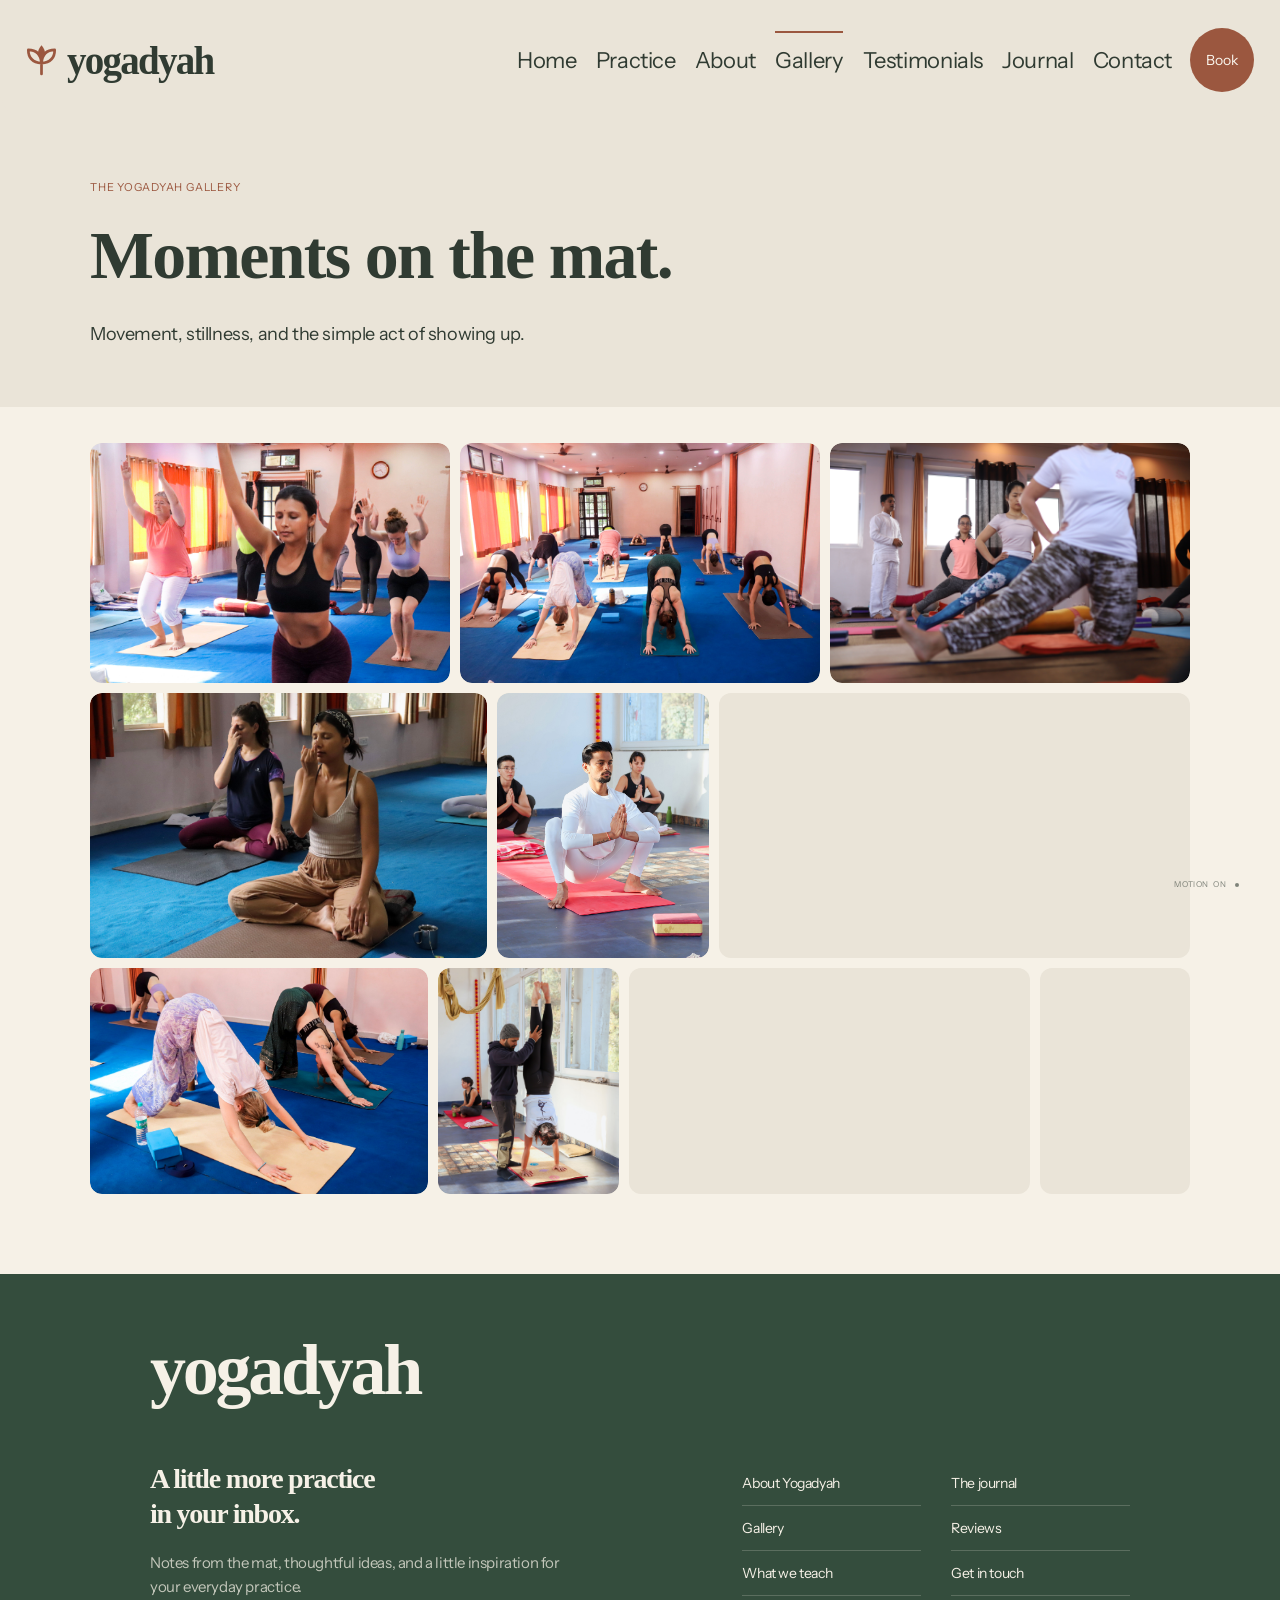
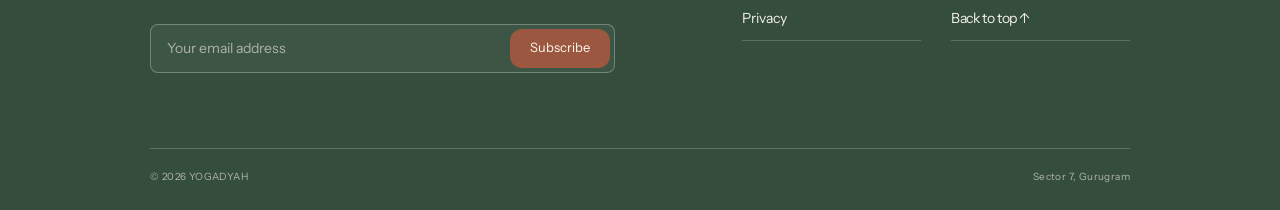
==== gallery.html @ 7e15b99d "new yogadyah" ====
<!doctype html>
<html lang="en"><head><meta charset="UTF-8"><meta name="viewport" content="width=device-width,initial-scale=1"><title>Gallery | Yogadyah</title><meta name="description" content="A gallery of yoga practice, shared movement, and quiet moments from Yogadyah."><link rel="icon" href="assets/yogadyah-mark.svg"><link rel="preload" href="assets/instrument-sans.woff2" as="font" type="font/woff2" crossorigin><script>try{document.documentElement.dataset.motion=localStorage.getItem('yogadyah-motion')||(matchMedia('(prefers-reduced-motion: reduce)').matches?'reduce':'full')}catch{document.documentElement.dataset.motion='full'}</script><script>try{const r=document.documentElement;if(r.dataset.motion!=='reduce'){r.classList.add('intro-pending');window.yogadyahIntroFallback=setTimeout(()=>{r.classList.remove('intro-pending','intro-revealing');document.body?.classList.remove('intro-playing');document.querySelector('#home-intro')?.remove();document.querySelectorAll('[data-intro-inert]').forEach(e=>{e.inert=false;e.removeAttribute('data-intro-inert')});document.dispatchEvent(new Event('yogadyah:intro-ready'))},2500)}}catch{}</script><link rel="stylesheet" href="yogadyah.css">
<script src="page.js" defer></script><script src="gallery-page.js" defer></script><script src="page-motion.js" defer></script><script src="intro.js" defer></script><link rel="stylesheet" href="journal.css"><link rel="stylesheet" href="gallery-page.css"></head>
<body class="gallery-page" id="top"><div class="intro-overlay" id="home-intro" aria-hidden="true"><div class="intro-title"><span>Yoga, breath &amp; mindful living</span><strong>yogadyah</strong></div></div><a class="skip" href="#main">Skip to content</a><header class="header" id="header"><div class="header-inner"><a class="brand" href="index.html#home" aria-label="Yogadyah home"><svg viewBox="0 0 40 44" fill="none" aria-hidden="true"><path d="M20 40V25M20 26C8 25 3 18 3 9c9 0 16 4 17 17Zm0 0C32 25 37 18 37 9c-9 0-16 4-17 17Z" stroke="currentColor" stroke-width="3.5" stroke-linecap="round" stroke-linejoin="round"/><path d="M20 3c-6 7-6 13 0 19 6-6 6-12 0-19Z" fill="currentColor"/></svg><span>yogadyah</span></a><div class="header-navigation"><nav class="desktop-nav" aria-label="Main navigation"><a href="index.html#home" data-nav="home">Home</a><a href="index.html#lineage" data-nav="practice">Practice</a><a href="index.html#about" data-nav="about">About</a><a href="gallery.html" data-nav="gallery" aria-current="page">Gallery</a><a href="index.html#testimonials" data-nav="testimonials">Testimonials</a><a href="journal.html" data-nav="blog">Journal</a><a href="index.html#contact" data-nav="contact">Contact</a></nav><a class="nav-contact" href="index.html#contact" aria-label="Book a trial class"><span class="nav-contact-label">Book</span></a><button class="menu-toggle" aria-expanded="false" aria-controls="menu"><span class="menu-word">Menu</span><span class="hamburger" aria-hidden="true"><i></i><i></i></span></button></div></div></header><nav class="menu-panel" id="menu" aria-label="Mobile navigation" inert><a href="index.html#home">Home</a><a href="index.html#lineage">Practice</a><a href="index.html#about">About</a><a href="gallery.html">Gallery</a><a href="index.html#testimonials">Testimonials</a><a href="journal.html">Journal</a><a href="index.html#contact">Contact</a><p>Yoga, breath, and a little more presence.</p></nav>
<main id="main"><section class="journal-page-hero" aria-labelledby="gallery-page-title"><div class="journal-page-inner"><p class="eyebrow">The Yogadyah gallery</p><h1 id="gallery-page-title">Moments on the mat.</h1><p class="journal-page-intro">Movement, stillness, and the simple act of showing up.</p></div></section><section class="gallery-page-photos" aria-label="Yoga photo gallery"><div class="journal-page-inner"><div class="gallery-collection"><figure class="gallery-photo" style="--photo-ratio:3984/2656"><img src="assets/gallery/pexels-yogavidyamandiram-31743034.jpg" alt="Students practicing a standing yoga sequence with arms raised" width="3984" height="2656" loading="lazy" decoding="async"></figure><figure class="gallery-photo" style="--photo-ratio:3984/2656"><img src="assets/gallery/pexels-yogavidyamandiram-31743025.jpg" alt="A group practicing downward-facing dog in a bright yoga room" width="3984" height="2656" loading="lazy" decoding="async"></figure><figure class="gallery-photo" style="--photo-ratio:6240/4160"><img src="assets/gallery/pexels-aatm-yogashala-3791932-7237917.jpg" alt="A teacher guiding students through a seated leg stretch" width="6240" height="4160" loading="lazy" decoding="async"></figure><figure class="gallery-photo" style="--photo-ratio:3978/2652"><img src="assets/gallery/pexels-yogavidyamandiram-14242904.jpg" alt="Two students practicing seated breathing exercises" width="3978" height="2652" loading="lazy" decoding="async"></figure><figure class="gallery-photo" style="--photo-ratio:3093/3866"><img src="assets/gallery/pexels-rishikesh-yog-kendra-1390080586-29490928.jpg" alt="A student practicing a prayer squat with a group" width="3093" height="3866" loading="lazy" decoding="async"></figure><figure class="gallery-photo" style="--photo-ratio:5764/3243"><img src="assets/gallery/pexels-world-peace-yoga-school-206547063-11671894.jpg" alt="A student demonstrating a headstand during a group class" width="5764" height="3243" loading="lazy" decoding="async"></figure><figure class="gallery-photo" style="--photo-ratio:3959/2639"><img src="assets/gallery/pexels-yogavidyamandiram-31743027.jpg" alt="Students stretching together in downward-facing dog" width="3959" height="2639" loading="lazy" decoding="async"></figure><figure class="gallery-photo" style="--photo-ratio:3573/4466"><img src="assets/gallery/pexels-rishikesh-yog-kendra-1390080586-29490926.jpg" alt="A yoga teacher supporting a student in a handstand" width="3573" height="4466" loading="lazy" decoding="async"></figure><figure class="gallery-photo" style="--photo-ratio:3800/2138"><img src="assets/gallery/pexels-silverkblack-36715238.jpg" alt="Three people practicing seated side stretches outdoors" width="3800" height="2138" loading="lazy" decoding="async"></figure><figure class="gallery-photo" style="--photo-ratio:4000/6000"><img src="assets/gallery/pexels-yoga-course-india-932671557-20035460.jpg" alt="A practitioner holding a standing lunge beside the river in Rishikesh" width="4000" height="6000" loading="lazy" decoding="async"></figure></div></div></section></main>
<footer class="footer dark-section" id="footer" data-label="Footer"><div class="footer-main"><a class="footer-brand" href="index.html#home">yogadyah</a><div class="footer-grid"><div class="footer-newsletter-wrap"><h2>A little more practice<br> in your inbox.</h2><p>Notes from the mat, thoughtful ideas, and a little inspiration for your everyday practice.</p><form class="footer-newsletter-form" id="footer-newsletter"><label class="sr-only" for="newsletter-email">Email for Yogadyah updates</label><input id="newsletter-email" type="email" name="email" autocomplete="email" placeholder="Your email address" required><button type="submit" aria-label="Subscribe to Yogadyah updates">Subscribe</button><p class="form-status" id="footer-status" role="status"></p></form></div><nav class="footer-links" aria-label="Footer navigation"><a href="index.html#about">About Yogadyah</a><a href="journal.html">The journal</a><a href="gallery.html">Gallery</a><a href="index.html#testimonials">Reviews</a><a href="index.html#lineage">What we teach</a><a href="index.html#practice" hidden>The approach</a><a href="index.html#community" hidden>Ways to practice</a><a href="index.html#contact">Get in touch</a><button data-privacy>Privacy</button><a href="#top">Back to top ↑</a></nav></div><div class="footer-bottom"><span>© 2026 YOGADYAH</span><span>Sector 7, Gurugram</span></div></div></footer><button class="motion-toggle" aria-label="Toggle website motion" aria-pressed="true">Motion <span>on</span><i aria-hidden="true"></i></button><dialog class="detail-dialog" id="detail-dialog"><button class="dialog-close" aria-label="Close dialog">Close <span>×</span></button><div class="dialog-content"></div></dialog><script>if(['localhost','127.0.0.1'].includes(location.hostname)){let version;setInterval(async()=>{try{const next=await(await fetch('/__version')).text();if(version&&next!==version){sessionStorage.setItem('yogadyah-restore-scroll',String(scrollY));location.reload()}version=next}catch{}},900)}</script></body></html>
---- yogadyah.css ----
@font-face{font-family:InstrumentSans;src:url('assets/instrument-sans.woff2') format('woff2');font-weight:400 600;font-display:swap}
:root{color-scheme:light;--forest:#344D3D;--paper:#F6F1E7;--ink:#303B32;--soft:#EAE4D8;--white:#FBF7EF;--accent:#9B573F;--teal:#53735A;--line:#303B3225;--ease:cubic-bezier(.32,.72,0,1);--ease-word:cubic-bezier(.16,1,.3,1);--ease-bettr:cubic-bezier(.625,.05,0,1);--ease-spring:cubic-bezier(.34,1.45,.64,1);--gutter:clamp(20px,3.2vw,56px)}
*{box-sizing:border-box}html{scroll-behavior:smooth;scroll-padding-top:140px;scroll-snap-type:none;overscroll-behavior-y:auto}body{margin:0;background:var(--paper);color:var(--ink);font:400 16px/1.6 InstrumentSans,Arial,sans-serif;letter-spacing:-.025em}body.menu-open,body.modal-open{overflow:hidden}button,input,textarea{font:inherit}button{cursor:pointer;color:inherit}a{color:inherit;text-decoration:none}button{border:0}img{display:block;width:100%;height:100%;object-fit:cover}h1,h2,h3,p{margin:0}h1,h2,h3{font-family:Georgia,serif;font-weight:800;letter-spacing:-.055em;line-height:1.08}h2{font-size:42px}h3{font-size:28px}a,button{-webkit-tap-highlight-color:transparent}button:focus-visible,a:focus-visible,input:focus-visible,textarea:focus-visible{outline:2px solid var(--accent);outline-offset:5px}::selection{background:var(--teal);color:var(--ink)}
.skip{position:fixed;left:20px;top:-100px;z-index:200;background:var(--white);padding:12px}.skip:focus{top:15px}.eyebrow{font-size:11px;letter-spacing:.07em;text-transform:uppercase;line-height:1.4}.button{display:inline-flex;align-items:center;justify-content:center;gap:25px;padding:15px 24px;min-height:49px;border-radius:10px;font:600 13px/1.2 Georgia,serif;letter-spacing:-.025em;transition:transform .45s var(--ease-spring),background .35s var(--ease),color .35s var(--ease)}.button:hover{transform:translateY(-2px) scale(1.025)}.button:active{transform:scale(.97)}.primary{background:var(--accent);color:var(--white)}.primary:hover{background:#344D3D}.secondary{background:var(--forest);color:var(--paper)}.secondary:hover{background:#344D3D}.text-link{display:inline-flex;align-items:center;gap:20px;font-size:14px;border-bottom:1px solid currentColor;padding-bottom:4px;transition:gap .4s var(--ease)}.text-link:hover{gap:30px}.section{padding:64px var(--gutter);height:auto;min-height:0;max-height:none;overflow:visible;scroll-snap-align:none}.section-inner{max-width:980px;margin:0 auto}.section-heading{max-width:720px;text-align:center;margin:0 auto 36px}.section-heading>.eyebrow{margin-bottom:18px}.section-heading>p:last-child{max-width:580px;margin:20px auto 0;font-size:16px;line-height:1.6}.dark-section{background:var(--forest);color:var(--paper)}

/* No Jiggery-inspired header: broad lower curves and direction-aware reveal. */
.header{position:fixed;z-index:70;inset:0 0 auto;background:var(--soft);color:var(--ink);border-radius:0 0 30px 30px;transform:translate3d(0,0,0);transition:transform .4s cubic-bezier(.4,0,.2,1),box-shadow .35s var(--ease)}
.header.is-hidden{transform:translate3d(0,calc(-100% - 3px),0)}
.header.scrolled{box-shadow:none}
.header-inner{max-width:1440px;margin:0 auto;min-height:120px;padding:22px 26px;display:flex;align-items:center;justify-content:space-between;gap:36px}
.brand{display:flex;align-items:center;gap:10px;font:800 39px/1 Georgia,serif;letter-spacing:-.07em;white-space:nowrap}
.brand svg{width:31px;height:36px;flex:none;color:var(--accent)}
.header-navigation{display:flex;align-items:center;gap:22px}
.desktop-nav{display:flex;align-items:center;gap:36px;font:600 22px/1.5 InstrumentSans,sans-serif;letter-spacing:-.01755em}
.desktop-nav>a,.nav-disclosure{position:relative;padding:13px 0;white-space:nowrap}
.desktop-nav>a:before,.nav-disclosure:before{content:'';position:absolute;inset:0 0 auto;height:2px;background:var(--accent);transform:scaleX(0);transform-origin:left;transition:transform .4s var(--ease)}
.desktop-nav>a[aria-current=location]:before,.nav-item.is-active>.nav-disclosure:before{transform:scaleX(1)}
.nav-item{position:relative}
.nav-disclosure{display:flex;gap:9px;align-items:center;background:none;font:inherit}
.nav-disclosure>span{font-size:19px;transition:rotate .35s var(--ease)}
.nav-disclosure[aria-expanded=true]>span{rotate:180deg}
.nav-dropdown{position:absolute;right:-25px;top:calc(100% + 13px);min-width:245px;padding:14px;background:var(--soft);border-radius:0 0 20px 20px;box-shadow:none;display:flex;flex-direction:column;gap:4px;animation:dropdown-in .35s var(--ease);font-family:InstrumentSans,sans-serif;font-size:18px;font-weight:500}
.nav-dropdown:before{content:'';position:absolute;left:0;right:0;top:-18px;height:18px}
.nav-dropdown[hidden]{display:none}
.nav-dropdown a{padding:10px 13px;border-radius:8px;white-space:nowrap;transition:background .35s var(--ease)}
.nav-dropdown a:hover{background:#F6F1E780}
.nav-contact{display:grid;place-items:center;flex:none;width:64px;height:64px;border-radius:50%;background:var(--accent);color:var(--white);font-size:28px;line-height:1;transition:transform .45s var(--ease-spring),background .35s var(--ease)}
.nav-contact:hover{transform:scale(1.065);background:#344D3D}
.nav-contact:active{transform:scale(.94)}
.nav-contact>span{transition:translate .4s var(--ease)}
.nav-contact:hover>span{translate:3px 0}
.menu-toggle{display:none;align-items:center;gap:10px;background:none;padding:10px 0;font-size:17px}
.hamburger{display:flex;flex-direction:column;gap:6px;width:23px}.hamburger i{height:1px;background:currentColor;width:100%;transition:transform .4s}
.menu-open .hamburger i:first-child{transform:translateY(3.5px) rotate(45deg)}.menu-open .hamburger i:last-child{transform:translateY(-3.5px) rotate(-45deg)}
.menu-open .header,.header:focus-within{transform:translate3d(0,0,0)}
.menu-panel{position:fixed;z-index:60;inset:0;padding:145px var(--gutter) 45px;background:var(--forest);color:var(--paper);display:flex;flex-direction:column;justify-content:center;gap:12px;clip-path:inset(0 0 100% 0 round 0 0 30px 30px);visibility:hidden;overflow-y:auto;transition:clip-path .7s var(--ease),visibility .7s}
.menu-open .menu-panel{visibility:visible;clip-path:inset(0)}
.menu-panel>a{font:600 clamp(28px,5vw,65px)/1.4 InstrumentSans,sans-serif;letter-spacing:-.05em;transition:color .3s,translate .4s}.menu-panel>a:hover{color:var(--teal);translate:8px 0}.menu-panel>p{font-size:13px;opacity:.6;margin-top:25px}

.hero{position:relative;isolation:isolate;overflow:hidden;padding:160px var(--gutter) 30px;color:var(--white);height:auto;min-height:0}.hero-image-wrap,.hero-shade{position:absolute;inset:0;z-index:-3}.hero-image-wrap>img{filter:saturate(.55) brightness(.6);object-position:50% 40%;animation:hero-photo 2.5s var(--ease) both}.hero-shade{z-index:-2;background:var(--soft)}.hero-flow{position:relative;max-width:920px;margin:0 auto;text-align:center}.hero-intro{font-size:13px;line-height:1.4;letter-spacing:.025em;margin-bottom:28px;color:#F6F1E7d4}.hero h1{font-size:72px;line-height:1.07;letter-spacing:-.055em}.hero h1 .line{display:block;overflow:hidden}.hero h1 .line>span{display:block}.hero-copy{max-width:610px;margin:24px auto 0;font-size:17px;line-height:1.6;color:#F6F1E7e0}.hero-actions{margin-top:30px;display:flex;align-items:center;justify-content:center;gap:28px}.hero-actions .text-link{font-size:14px}.hero-bottom{position:relative;max-width:980px;margin:32px auto 0;display:flex;justify-content:space-between;align-items:end;gap:30px}.hero-journal-link{font-size:12px;letter-spacing:.025em;display:inline-flex;gap:10px;align-items:center}.strap{position:absolute;width:75%;height:auto;left:-25%;bottom:-22%;pointer-events:none;z-index:-1;color:var(--teal);opacity:.35;animation:strap-drift 17s ease-in-out infinite alternate}.strap path{stroke-width:2}

.blog-section{border-bottom:1px solid var(--line)}.blog-layout{display:grid;grid-template-columns:minmax(0,1fr) minmax(0,2fr);gap:35px}.blog-intro{padding-right:20px;align-self:start}.blog-intro>.eyebrow{margin-bottom:20px}.blog-intro h2{font-size:40px;line-height:1.07}.blog-intro>p:not(.eyebrow){font-size:16px;line-height:1.7;max-width:300px;margin:30px 0}.blog-intro .text-link{font-size:12px}.blog-grid{display:grid;grid-template-columns:minmax(0,2fr) minmax(0,1fr);gap:36px 24px}.blog-card{text-align:left;background:transparent;padding:0;display:flex;flex-direction:column;align-items:stretch}.blog-image{display:block;position:relative;overflow:hidden;border-radius:12px;height:180px}.blog-image>img{transition:transform 1.1s var(--ease);filter:saturate(.65)}.blog-card:hover .blog-image>img{scale:1.045}.image-arrow{position:absolute;right:14px;bottom:14px;width:35px;height:35px;display:grid;place-items:center;background:var(--white);color:var(--ink);border-radius:50%;font-size:21px;opacity:0;transform:translate(-6px,6px);transition:opacity .3s,transform .6s var(--ease)}.blog-card:hover .image-arrow{opacity:1;transform:translate(0)}.blog-meta{display:flex;justify-content:space-between;gap:12px;margin:13px 0 9px;text-transform:uppercase;font-size:9px;line-height:1.3;letter-spacing:.025em;color:#303B32a8}.blog-card h3{font:600 20px/1.25 Georgia;letter-spacing:-.045em}.read-link{display:flex;gap:15px;font-size:11px;margin-top:15px;align-items:center}.read-link>span{color:var(--accent);font-size:17px;transition:translate .4s}.blog-card:hover .read-link>span{translate:5px 0}

.about-layout{display:grid;grid-template-columns:1fr 1fr;gap:64px;align-items:center}.about-copy>.eyebrow{margin-bottom:20px}.about-copy h2{max-width:620px}.about-copy>p:not(.eyebrow){margin-top:25px;font-size:17px;line-height:1.7;max-width:510px}.about-principles{margin:30px 0;padding:0;list-style:none;max-width:500px}.about-principles li{padding:13px 0;border-bottom:1px solid var(--line);font-size:14px;display:flex;gap:15px}.about-principles li:before{content:'•';color:var(--accent)}.about-image{border-radius:16px;overflow:hidden;height:390px}.about-image img{filter:saturate(.65);transition:transform 1.4s var(--ease)}.about-image:hover img{transform:scale(1.025)}

.practice-benefits{position:relative;isolation:isolate;background:#EAE4D8;overflow:hidden}.practice-benefits .section-heading{margin-bottom:30px}.practice-tabs{display:flex;position:relative;isolation:isolate;padding:5px;border-radius:40px;background:var(--paper);width:340px;max-width:100%;margin:0 auto 45px}.practice-tabs>button{flex:1;background:none;position:relative;z-index:1;padding:13px 15px;font:600 13px Georgia;letter-spacing:-.025em;transition:color .4s}.practice-tabs>button[aria-selected=true]{color:var(--paper)}.practice-tab-indicator{position:absolute;left:5px;top:5px;bottom:5px;width:calc((100% - 10px)/2);border-radius:40px;background:var(--forest);transition:transform .6s var(--ease)}.practice-card-grid{display:grid;grid-template-columns:repeat(3,minmax(0,1fr));gap:22px}.practice-card{border-radius:16px;background:var(--white);padding:28px 24px;display:flex;flex-direction:column;align-items:stretch;border:1px solid #303B320a}.practice-card h3{font-size:29px;line-height:1.13;letter-spacing:-.055em}.practice-card>p{margin-top:23px;font-size:15px;line-height:1.65}.practice-card ul{padding-left:16px;margin:22px 0 32px;font-size:13px;line-height:1.7}.practice-card li{padding-left:2px;margin-bottom:5px}.card-action{margin-top:auto;display:flex;gap:14px;justify-content:space-between;align-items:center;min-height:46px;padding:12px 15px;background:var(--forest);color:var(--paper);border-radius:8px;text-align:left;font-size:12px;line-height:1.35;transition:background .3s,transform .4s}.card-action:hover{background:var(--accent);transform:translateY(-2px)}.card-action>span{font-size:18px}.practice-strap{left:auto;right:-35%;width:65%;bottom:-50%;opacity:.18}

.topic-grid{display:grid;grid-template-columns:repeat(3,minmax(0,1fr));gap:25px}.topic-card{padding:0;background:none;text-align:left}.topic-image{display:block;aspect-ratio:4/3;overflow:hidden;border-radius:16px}.topic-image>img{transition:transform 1.1s var(--ease);filter:saturate(.55)}.topic-card:hover img{scale:1.04}.topic-heading{display:flex;gap:15px;align-items:start;justify-content:space-between;margin:23px 0 13px}.topic-heading h3{font-size:25px;line-height:1.2}.topic-heading>span{color:var(--accent);font-size:25px;line-height:1}.topic-card>p{font-size:15px;line-height:1.6;max-width:330px;color:#303B32b8}

.community-layout{display:grid;grid-template-columns:1fr 1fr;gap:64px;align-items:center}.community-image{position:relative;height:390px;border-radius:16px;overflow:hidden}.community-image img{filter:saturate(.6);transition:opacity .4s}.community-content>.eyebrow{margin-bottom:20px}.community-content h2{font-size:42px}.community-content>p:not(.eyebrow){font-size:16px;line-height:1.65;margin-top:25px;max-width:510px;color:#F6F1E7d4}.way-tabs{display:flex;position:relative;isolation:isolate;padding:5px;margin-top:30px;background:#F6F1E717;border:1px solid #F6F1E733;border-radius:40px}.way-tabs>button{position:relative;z-index:1;flex:1;padding:11px 4px;background:none;font-size:11px;white-space:nowrap;letter-spacing:-.02em}.way-tabs>button[aria-selected=true]{color:var(--ink)}.way-indicator{position:absolute;left:5px;top:5px;bottom:5px;width:calc((100% - 10px)/3);border-radius:30px;background:var(--paper);transition:transform .6s var(--ease)}.way-panel{margin:28px 0 24px}.way-panel h3{font-size:30px;line-height:1.15;margin-bottom:20px}.way-panel p{font-size:16px;line-height:1.65;max-width:480px;color:#F6F1E7cc}

.contact-section{background:var(--soft)}.contact-layout{display:grid;grid-template-columns:1fr 1fr;gap:9%;align-items:start}.contact-heading>.eyebrow{margin-bottom:20px}.contact-heading>p:last-child{max-width:430px;font-size:17px;line-height:1.65;margin-top:25px}.contact-form{padding:32px;background:var(--white);border-radius:18px;display:grid;grid-template-columns:1fr 1fr;gap:25px}.contact-form>label{font-size:11px;text-transform:uppercase;letter-spacing:.04em;display:flex;flex-direction:column;gap:12px}.contact-form input,.contact-form textarea{width:100%;border:0;border-bottom:1px solid #303B324d;background:transparent;border-radius:0;padding:10px 0;color:var(--ink);font:400 16px InstrumentSans;letter-spacing:-.02em}.contact-form textarea{resize:vertical;min-height:130px;line-height:1.6}.contact-form .full{grid-column:1/-1}.contact-form .button{justify-self:start}.form-note{font-size:11px;line-height:1.5;color:#303B3280}.form-status{font-size:12px;line-height:1.5;grid-column:1/-1;min-height:0}

.footer{padding:60px var(--gutter) 25px;background:var(--forest);color:var(--paper);height:auto;min-height:0;max-height:none}.footer-main{max-width:980px;margin:auto}.footer-brand{display:inline-block;font:800 72px/1 Georgia;letter-spacing:-.075em;margin-bottom:55px}.footer-grid{display:grid;grid-template-columns:1.2fr 1fr;gap:13%}.footer-newsletter-wrap h2{font-size:28px;line-height:1.25;letter-spacing:-.045em}.footer-newsletter-wrap>p{max-width:430px;font-size:15px;line-height:1.6;margin:20px 0 25px;color:#F6F1E7bc}.footer-newsletter-form{position:relative;display:flex;flex-wrap:wrap;align-items:center}.footer-newsletter-form input{border:1px solid #F6F1E74d;background:#F6F1E70c;color:var(--paper);min-height:49px;border-radius:8px;padding:12px 60px 12px 16px;width:100%;font-size:14px}.footer-newsletter-form input::placeholder{color:#F6F1E799}.footer-newsletter-form>button{position:absolute;right:5px;top:5px;width:40px;height:39px;background:var(--accent);color:var(--white);border-radius:5px;font-size:23px;transition:background .3s}.footer-newsletter-form>button:hover{background:#344D3D}.footer-newsletter-form .form-status{margin-top:10px;color:#F6F1E7bc;width:100%}.footer-links{display:grid;grid-template-columns:1fr 1fr;gap:0 30px;align-content:start}.footer-links a,.footer-links button{border-bottom:1px solid #F6F1E733;padding:13px 0;background:none;text-align:left;font-size:14px;line-height:1.3;transition:color .3s}.footer-links a:hover,.footer-links button:hover{color:var(--teal)}.footer-bottom{margin-top:65px;padding-top:20px;border-top:1px solid #F6F1E733;display:flex;justify-content:space-between;gap:20px;font-size:10px;text-transform:uppercase;letter-spacing:.04em;color:#F6F1E7a3}.footer-bottom a{color:var(--paper)}

.section-navigation{position:fixed;z-index:45;right:10px;bottom:38px;display:flex;flex-direction:column;gap:10px;color:var(--ink);transition:color .3s}.section-navigation.on-dark{color:var(--paper)}.section-dot{display:block;width:6px;height:6px;border:1px solid currentColor;border-radius:50%;opacity:.5;position:relative;transition:opacity .3s,scale .3s,background .3s}.section-dot.active{background:var(--accent);border-color:var(--accent);opacity:1;scale:1.2}.section-dot:hover{opacity:1}.section-dot>span{position:absolute;right:15px;top:50%;transform:translate(5px,-50%);font-size:10px;text-transform:uppercase;letter-spacing:.03em;white-space:nowrap;opacity:0;pointer-events:none;transition:opacity .3s,transform .4s}.section-dot:hover>span,.section-dot:focus-visible>span{opacity:1;transform:translate(0,-50%)}.motion-toggle{position:fixed;z-index:45;bottom:7px;right:var(--gutter);display:flex;align-items:center;gap:5px;background:none;padding:2px 0;font-size:8px;text-transform:uppercase;letter-spacing:.04em;color:var(--ink);opacity:.6}.motion-toggle.on-dark{color:var(--paper)}.motion-toggle i{width:4px;height:4px;background:currentColor;border-radius:50%;margin-left:4px}.motion-toggle[aria-pressed=true] i{animation:pulse 2.5s ease-in-out infinite}.modal-open .motion-toggle,.menu-open .motion-toggle,.modal-open .section-navigation,.menu-open .section-navigation{visibility:hidden}
.detail-dialog{border:0;border-radius:16px;padding:0;background:var(--paper);color:var(--ink);max-width:1000px;width:94%;max-height:90vh;overflow:auto}.detail-dialog::backdrop{background:#303B32c7;backdrop-filter:blur(10px)}.dialog-close{position:sticky;top:0;z-index:3;padding:20px 25px;display:flex;justify-content:flex-end;gap:14px;align-items:center;width:100%;background:var(--paper);font-size:12px;text-transform:uppercase;letter-spacing:.04em}.dialog-close>span{font-size:23px;line-height:1}.article-dialog{display:grid;grid-template-columns:40% 60%;padding:0 28px 32px;gap:0}.article-dialog>img{height:100%;max-height:650px;min-height:440px;border-radius:10px;object-fit:cover;filter:saturate(.65)}.article-body{padding:12px 15px 10px 35px}.article-body>.eyebrow{font-size:10px;margin-bottom:18px}.article-body h2{font-size:34px;line-height:1.18;margin-bottom:20px;letter-spacing:-.045em}.article-byline{font-size:11px;color:#303B3280;margin-bottom:25px!important}.article-body>p{font-size:16px;line-height:1.75;margin-bottom:20px}.article-body .text-link{font-size:12px;margin-top:10px}.privacy-content{max-width:720px;padding:0 35px 35px}.privacy-content>.eyebrow{margin-bottom:20px}.privacy-content h2{font-size:36px;margin-bottom:25px}.privacy-content p{margin-bottom:20px;font-size:16px}.privacy-content .button{margin-bottom:20px}.privacy-content #privacy-status{font-size:13px}
.sr-only{position:absolute;width:1px;height:1px;padding:0;margin:-1px;overflow:hidden;clip:rect(0,0,0,0);white-space:nowrap;border:0}/* Bettr motion rhythm: quicker masks, soft spring entrances, continuous scrolling. */
.reveal,.motion-card,.hero-intro,.hero-copy,.hero-actions,.hero-bottom{opacity:0;transform:translate3d(0,24px,0);transition:opacity .6s var(--ease-bettr),transform .85s var(--ease-bettr);transition-delay:var(--reveal-delay,0ms)}
.reveal.visible,.motion-card.is-in-view,.hero-intro.visible,.hero-copy.visible,.hero-actions.visible,.hero-bottom.visible{opacity:1;transform:none}
.hero-intro{--reveal-delay:60ms}.hero-copy{--reveal-delay:150ms}.hero-actions{--reveal-delay:220ms}.hero-bottom{--reveal-delay:280ms}
.word-clip{display:inline-block;overflow:hidden;vertical-align:top;padding-bottom:.14em;margin-bottom:-.14em}
.word-inner{display:inline-block;transform:translate3d(0,115%,0);transition:transform .8s var(--ease-word);transition-delay:calc(var(--word)*30ms)}
.words-visible .word-inner{transform:none}
.motion-card .blog-image>img,.motion-card .topic-image>img{scale:1.065;transition:scale 1.5s var(--ease),filter .5s var(--ease)}
.motion-card.is-in-view .blog-image>img,.motion-card.is-in-view .topic-image>img{scale:1}
.hero-image-wrap.motion-depth{inset:-16px 0;translate:0 var(--photo-y,0px)}
.about-image.motion-depth>img,.community-image.motion-depth>img{height:calc(100% + 32px);margin-top:-16px;translate:0 var(--photo-y,0px)}
.way-image-leaving{position:absolute;inset:0;pointer-events:none}
.detail-dialog{opacity:0;transform:translateY(20px) scale(.98);transition:opacity .3s var(--ease),transform .6s var(--ease),display .6s allow-discrete,overlay .6s allow-discrete}
.detail-dialog[open]{opacity:1;transform:none}
.detail-dialog::backdrop{opacity:0;transition:opacity .45s var(--ease),display .6s allow-discrete,overlay .6s allow-discrete}
.detail-dialog[open]::backdrop{opacity:1}
@starting-style{.detail-dialog[open]{opacity:0;transform:translateY(20px) scale(.98)}.detail-dialog[open]::backdrop{opacity:0}}
@media(hover:hover){
 .motion-card.is-in-view:hover .blog-image>img,.motion-card.is-in-view:hover .topic-image>img{scale:1.045}
 .text-link:hover>span,.card-action:hover>span,.blog-card:hover .read-link>span,.topic-card:hover .topic-heading>span{animation:arrow-pass .55s var(--ease) both}
 .desktop-nav>a,.nav-disclosure{transition:color .35s var(--ease),opacity .3s var(--ease)}
 .desktop-nav>a:hover,.nav-disclosure:hover{color:var(--accent)}
 .practice-card{transition:transform .9s var(--ease),opacity .8s var(--ease),box-shadow .5s var(--ease)}
 .practice-card.is-in-view:hover{transform:translateY(-5px);box-shadow:none}
}
@keyframes arrow-pass{0%{opacity:1;translate:0 0}45%{opacity:0;translate:9px -5px}46%{opacity:0;translate:-8px 5px}100%{opacity:1;translate:0 0}}
@keyframes heading-in{from{transform:translateY(112%)}to{transform:none}}@keyframes hero-photo{from{transform:scale(1.05)}to{transform:scale(1)}}@keyframes strap-drift{to{transform:translate(20px,-18px) rotate(8deg)}}@keyframes dropdown-in{from{opacity:0;translate:0 -8px}to{opacity:1;translate:0 0}}@keyframes pulse{50%{opacity:.25;scale:.6}}
@media(max-width:1100px){.header-inner{gap:24px;padding-inline:24px}.desktop-nav{gap:27px;font-size:20px}.brand{font-size:34px}.header-navigation{gap:20px}.nav-contact{width:60px;height:60px}.blog-layout{grid-template-columns:minmax(0,1fr) minmax(0,2fr);gap:20px}.blog-intro{padding-right:20px}.practice-card{padding:28px 24px}.practice-card h3{font-size:29px}.community-content h2{font-size:42px}.way-panel h3{font-size:26px}.footer-grid{gap:9%}}
@media(max-width:900px){.desktop-nav{display:none}.menu-toggle{display:flex}.header-inner{min-height:94px;padding:18px 24px}.brand{font-size:33px}.nav-contact{width:52px;height:52px;font-size:25px}.hero{padding-top:132px}html{scroll-padding-top:112px}.hero h1{font-size:58px}.hero-copy{font-size:17px}.section{padding-top:56px;padding-bottom:56px}.blog-layout{grid-template-columns:1fr}.blog-intro{position:static;padding:0;max-width:650px;margin-bottom:35px}.blog-intro h2 br{display:none}.blog-intro>p:not(.eyebrow){max-width:570px;margin:25px 0}.blog-grid{grid-template-columns:minmax(0,1fr) minmax(0,1fr);gap:35px 24px}.blog-image{height:auto;aspect-ratio:1.55}.practice-card-grid{gap:16px}.practice-card{padding:25px 20px}.practice-card h3{font-size:28px}.practice-card>p{font-size:14px}.practice-card ul{font-size:12px}.about-layout{gap:7%}.community-layout{gap:6%}.community-content h2{font-size:38px}.community-content>p:not(.eyebrow),.way-panel p{font-size:14px}.way-tabs>button{font-size:10px}.way-panel{min-height:0}.topic-heading h3{font-size:22px}.topic-card>p{font-size:14px}.contact-layout{gap:6%}.contact-form{padding:25px;grid-template-columns:1fr}.contact-form>label{grid-column:1/-1}.footer-grid{gap:7%}}
@media(max-width:600px){
 :root{--gutter:20px}body{font-size:16px}.header{border-radius:0 0 22px 22px}.header-inner{min-height:82px;padding:15px 18px;gap:14px}.brand{font-size:27px;gap:7px}.brand svg{width:22px;height:26px}.header-navigation{gap:17px}.nav-contact{width:44px;height:44px;font-size:24px}.menu-toggle{font-size:0;gap:0}.hamburger{width:23px}.menu-panel{padding-top:117px;justify-content:flex-start;gap:15px}html{scroll-padding-top:100px}.menu-panel>a{font-size:29px;line-height:1.45}
 .hero{padding:115px 20px 32px}.hero-intro{font-size:11px;margin-bottom:25px}.hero h1{font-size:40px;line-height:1.1;letter-spacing:-.055em}.hero-copy{font-size:15px;line-height:1.65;margin-top:25px}.hero-actions{flex-wrap:wrap;gap:20px;margin-top:28px}.hero-actions .button{font-size:11px;padding:14px 18px;min-height:46px}.hero-actions .text-link{font-size:12px}.hero-bottom{margin-top:38px;display:flex;flex-direction:column-reverse;align-items:stretch;gap:25px}.hero-journal-link{font-size:10px;align-self:flex-start}.strap{width:150%;left:-65%;bottom:-12%}
 .section{padding:46px 20px}.section-heading{margin-bottom:35px}.section-heading>.eyebrow{font-size:10px;margin-bottom:15px}.section-heading h2,h2{font-size:36px;line-height:1.12}.section-heading>p:last-child{font-size:15px;margin-top:22px;line-height:1.65}
 .blog-intro{margin-bottom:32px}.blog-intro>.eyebrow{font-size:10px;margin-bottom:15px}.blog-intro h2{font-size:39px}.blog-intro h2 br{display:block}.blog-intro>p:not(.eyebrow){font-size:15px;margin:23px 0}.blog-grid{gap:28px 18px}.blog-image{border-radius:10px;aspect-ratio:1.25}.blog-meta{font-size:8px;flex-direction:column;gap:4px;margin:11px 0 8px}.blog-card h3{font-size:17px;line-height:1.28;letter-spacing:-.04em}.read-link{font-size:10px;gap:8px;margin-top:12px}.image-arrow{width:29px;height:29px;font-size:17px;right:10px;bottom:10px}
 .about-layout{grid-template-columns:1fr;gap:38px}.about-copy h2{font-size:37px}.about-copy>p:not(.eyebrow){font-size:15px;line-height:1.7;margin-top:22px}.about-copy>.eyebrow{font-size:10px;margin-bottom:16px}.about-principles{margin:25px 0}.about-principles li{font-size:13px;padding:12px 0}.about-image{height:auto;aspect-ratio:1.1;border-radius:15px}
 .practice-tabs{margin-bottom:30px;width:310px}.practice-tabs>button{font-size:11px;padding:11px}.practice-card-grid{grid-template-columns:1fr;gap:20px}.practice-card{padding:26px 24px;border-radius:15px}.practice-card h3{font-size:29px}.practice-card>p{font-size:15px;line-height:1.65;margin-top:22px}.practice-card ul{font-size:13px;line-height:1.7;margin:22px 0 28px}.card-action{font-size:12px;padding:13px 15px;min-height:46px}.practice-strap{right:-90%;left:auto;bottom:-8%;width:145%}
 .topic-grid{grid-template-columns:1fr;gap:35px}.topic-image{aspect-ratio:1.15;border-radius:14px}.topic-heading{margin-top:20px}.topic-heading h3{font-size:25px}.topic-card>p{font-size:15px;max-width:none}
 .community-layout{grid-template-columns:1fr;gap:40px}.community-image{height:auto;aspect-ratio:1.15;border-radius:15px}.community-content>.eyebrow{font-size:10px;margin-bottom:16px}.community-content h2{font-size:37px}.community-content>p:not(.eyebrow){font-size:15px;margin-top:23px}.way-tabs{margin-top:27px}.way-tabs>button{font-size:10px;padding:10px 2px}.way-panel{margin:26px 0}.way-panel h3{font-size:27px;margin-bottom:18px}.way-panel p{font-size:15px;line-height:1.65}
 .contact-layout{grid-template-columns:1fr;gap:35px}.contact-heading h2{font-size:37px}.contact-heading>p:last-child{font-size:15px;margin-top:23px}.contact-heading>.eyebrow{font-size:10px;margin-bottom:16px}.contact-form{padding:26px 22px;border-radius:15px;gap:23px}.contact-form input,.contact-form textarea{font-size:15px}.contact-form textarea{min-height:125px}.contact-form>.button{font-size:12px}.form-note{font-size:10px}
 .footer{padding:65px 20px 25px}.footer-brand{font-size:53px;margin-bottom:40px}.footer-grid{grid-template-columns:1fr;gap:37px}.footer-newsletter-wrap h2{font-size:27px}.footer-newsletter-wrap>p{font-size:14px;margin:18px 0 22px}.footer-newsletter-form input{font-size:13px;min-height:48px}.footer-links{gap:0 25px}.footer-links a,.footer-links button{font-size:13px;padding:12px 0}.footer-bottom{margin-top:40px;flex-wrap:wrap;font-size:9px;gap:12px;padding-top:19px}.footer-bottom>span:nth-child(2){display:none}
 .section-navigation{right:7px;gap:9px;bottom:37px}.section-dot{width:5px;height:5px}.section-dot>span{display:none}.motion-toggle{font-size:7px;bottom:7px;right:20px}
 .detail-dialog{border-radius:14px;max-height:92vh}.dialog-close{padding:17px 20px;font-size:10px}.article-dialog{grid-template-columns:1fr;padding:0 20px 25px;gap:25px}.article-dialog>img{height:280px;min-height:0;max-height:none;border-radius:10px}.article-body{padding:0}.article-body h2{font-size:28px;margin-bottom:18px}.article-body>p{font-size:15px;line-height:1.75}.article-byline{font-size:10px}.privacy-content{padding:0 23px 27px}.privacy-content h2{font-size:29px}.privacy-content p{font-size:15px}.privacy-content .button{font-size:11px;text-align:left}
}
html[data-motion=reduce]{scroll-behavior:auto}html[data-motion=reduce] *,html[data-motion=reduce] *:before,html[data-motion=reduce] *:after{animation:none!important;transition:none!important}.reveal.visible,html[data-motion=reduce] .reveal{opacity:1;transform:none}html[data-motion=reduce] .word-inner{opacity:1;transform:none}

html[data-motion=reduce] .motion-card,html[data-motion=reduce] .hero-intro,html[data-motion=reduce] .hero-copy,html[data-motion=reduce] .hero-actions,html[data-motion=reduce] .hero-bottom{opacity:1;transform:none}
html[data-motion=reduce] .motion-depth{--photo-y:0px!important}

/* Local Lenis integration: continuous desktop scrolling, no snapping. */
html.lenis,html.lenis body{height:auto}
html.lenis-smooth{scroll-behavior:auto!important}
html.lenis-stopped{overflow:hidden}
.lenis [data-scroll-native]{overscroll-behavior:contain}
.hero h1 .word-inner{transform:none;transition:none}
.char-inner{display:inline-block;transform:translate3d(0,112%,0);transition:transform .75s var(--ease-word);transition-delay:calc(var(--char)*25ms)}
.words-visible .char-inner{transform:none}
.about-image.reveal,.community-image.reveal{clip-path:inset(7% 3% round 18px);transition:opacity .6s var(--ease-bettr),transform .85s var(--ease-bettr),clip-path 1s var(--ease-bettr)}
.about-image.visible,.community-image.visible{clip-path:inset(0 round 18px)}
.dialog-content{position:relative;isolation:isolate}
.detail-dialog[open] .dialog-content:before{content:'';position:absolute;inset:0;z-index:5;background:var(--forest);pointer-events:none;animation:article-wipe .8s var(--ease-bettr) both}
@keyframes article-wipe{0%{transform:translateY(0)}100%{transform:translateY(-101%)}}
@media(min-width:901px){
 .topic-grid{display:flex;flex-direction:column;gap:26px;padding:0 12px 18px}
 .topic-card{position:relative;display:grid;grid-template-columns:minmax(0,34%) minmax(0,1fr);grid-template-rows:1fr 1fr;column-gap:36px;row-gap:14px;align-items:start;padding:24px;background:var(--white);border:1px solid var(--line);border-radius:18px;z-index:calc(var(--stack-index,0) + 1);transform-origin:50% 10%;box-shadow:none}
 .topic-card:nth-child(2){background:var(--soft)}
 .topic-card:nth-child(3){background:#EAE4D8}
 .topic-card .topic-image{grid-column:1;grid-row:1/3;aspect-ratio:1.25;width:100%;border-radius:12px}
 .topic-card .topic-heading{grid-column:2;grid-row:1;align-self:end;width:100%;margin:0}
 .topic-card .topic-heading h3{font-size:30px}
 .topic-card .topic-heading>span{display:grid;place-items:center;flex:none;width:42px;height:42px;border-radius:50%;border:1px solid var(--line);font-size:23px}
 .topic-card>p{grid-column:2;grid-row:2;align-self:start;max-width:440px;font-size:16px;margin:0;padding-right:45px}
 .topic-card:focus-visible{z-index:10}
}
@media(min-width:901px) and (min-height:561px){
 html[data-motion=full] .topic-card{position:sticky;top:calc(96px + var(--stack-index,0)*12px);scale:var(--stack-scale,1);rotate:var(--stack-turn,0deg)}
}
html[data-motion=reduce] .char-inner{transform:none}
html[data-motion=reduce] .about-image,html[data-motion=reduce] .community-image{clip-path:none}
html[data-motion=reduce] .dialog-content:before{display:none}

/* Hungry Tiger-inspired photo cards, adapted to Yogadyah's palette. */
.practice-card-grid{gap:16px}
.practice-card{padding:13px;border-radius:6px;background:var(--paper);border:1px solid #303B3236;box-shadow:none}
.practice-card-photo{aspect-ratio:1.16;overflow:hidden;border-radius:5px}
.practice-card-photo>img{filter:saturate(.72);transition:scale .9s var(--ease-bettr)}
.practice-card-badges{display:flex;gap:5px;flex-wrap:wrap;margin:13px 0 29px}
.practice-card-badges>span{display:inline-flex;align-items:center;min-height:27px;padding:6px 11px;border-radius:30px;background:var(--forest);color:var(--paper);font:600 9px/1.2 InstrumentSans,sans-serif;text-transform:uppercase;letter-spacing:.025em}
.practice-card-badges>span+span{background:var(--accent);color:var(--white)}
.practice-card-copy{padding:0 1px 19px}
.practice-card-copy h3{font-size:24px;line-height:1.08;text-transform:uppercase;letter-spacing:-.045em}
.practice-card-copy p{margin-top:14px;font-size:14px;line-height:1.55}
.practice-card .card-action{margin:auto 0 2px;padding:10px 1px 2px;min-height:0;background:none;color:var(--ink);border-radius:0;border-top:1px solid var(--line);font-size:11px}
.practice-card .card-action>span{color:var(--accent)}
@media(hover:hover){.practice-card.is-in-view:hover{box-shadow:none;transform:none}.practice-card:hover .practice-card-photo>img{scale:1.035}.practice-card .card-action:hover{background:none;transform:none}}
@media(max-width:600px){.practice-card-grid{gap:22px}.practice-card{padding:13px;border-radius:6px}.practice-card-photo{aspect-ratio:1.2}.practice-card-copy h3{font-size:26px}.practice-card-copy p{font-size:15px}.practice-card-badges{margin-bottom:25px}.practice-card .card-action{font-size:12px}}

/* First home visit: an earthy title curtain reveals the page. */
.intro-overlay{display:none;position:fixed;inset:0;z-index:1000;isolation:isolate;background:var(--forest);color:var(--paper);align-items:flex-end;justify-content:flex-end;padding:9vh var(--gutter);overflow:hidden}
.intro-pending .intro-overlay{display:flex}
html.intro-pending,body.intro-playing{overflow:hidden}
.intro-title{text-align:right;animation:intro-title-in .4s cubic-bezier(.22,1,.36,1) both}
.intro-title>span{display:block;color:#F6F1E780;font:400 11px/1.4 InstrumentSans,sans-serif;text-transform:uppercase;letter-spacing:.11em;margin-bottom:18px}
.intro-title>strong{display:block;font:800 clamp(54px,11vw,150px)/1 Georgia,serif;letter-spacing:-.075em}
.intro-pending:not(.intro-revealing) .hero-image-wrap>img{animation-play-state:paused}
@keyframes intro-title-in{from{opacity:0;filter:blur(10px);transform:translateY(20px)}to{opacity:1;filter:blur(0);transform:none}}
@media(max-width:600px){.intro-overlay{padding:10vh 24px}.intro-title>span{font-size:9px;letter-spacing:.07em}.intro-title>strong{font-size:14vw}}
html[data-motion=reduce] .intro-overlay{display:none}

/* Preserve Hungry Tiger's original fluid three-column sizing and spacing. */
.practice-benefits{padding-inline:28px}
.practice-benefits>.section-inner{max-width:none}
.practice-card-grid{gap:16px}
.practice-card{padding:14px 14px 32px;border:0;border-radius:6px}
.practice-card-photo{aspect-ratio:1.183;border-radius:5px}
@media(max-width:600px){.practice-benefits{padding-inline:20px}.practice-card-grid{gap:22px}.practice-card{padding:14px 14px 28px}}

/* Like the original cards, the whole card is the action; no extra footer row. */
.practice-card{position:relative}
.practice-card .card-action{position:absolute;inset:0;display:block;margin:0;padding:0;border:0;background:transparent;color:transparent;font-size:0;border-radius:6px;z-index:2}
.practice-card .card-action>span{display:none}
.practice-card .card-action:hover{transform:none;background:transparent}

/* No Jiggery-inspired hero: left-aligned type and original yoga line art. */
.hero{padding:0;background:var(--soft);color:var(--ink);height:auto;min-height:0}
.hero-inner{position:relative;max-width:1440px;margin-inline:auto;padding:170px 80px 100px}
.hero-flow{position:relative;max-width:none;width:58%;margin:0;text-align:left;z-index:1}
.hero-intro{font:400 24px/1.4 InstrumentSans,sans-serif;color:var(--ink);letter-spacing:-.02em;margin:0 0 36px}
.hero h1{font:700 96px/1 InstrumentSans,sans-serif;letter-spacing:-.04em;color:var(--accent)}
.hero h1 .line{overflow:visible}
.hero h1 .word-clip{overflow:hidden}
.hero-copy{max-width:590px;margin:40px 0 0;color:var(--ink);font:400 28px/1.4 InstrumentSans,sans-serif;letter-spacing:-.02em}
.hero-actions{justify-content:flex-start;gap:26px;margin-top:32px;flex-wrap:wrap}
.hero-actions .button{font-size:13px;min-height:49px;padding:15px 24px}
.hero-actions .text-link{font:500 16px/1.4 InstrumentSans,sans-serif}
.hero-visual{position:absolute;width:32%;max-width:450px;right:6%;bottom:100px}
.hero-visual img{width:100%;height:auto;object-fit:contain;animation:yoga-breathe 6s ease-in-out infinite;transform-origin:50% 80%}
.hero-scroll{display:grid;place-items:center;width:42px;height:42px;border:1px solid #303B324d;border-radius:50%;position:absolute;left:80px;bottom:28px;font-size:24px;transition:background .35s var(--ease),translate .35s var(--ease)}
.hero-scroll:hover{background:var(--paper);translate:0 3px}
@keyframes yoga-breathe{50%{transform:translateY(-4px) scale(1.012)}}
@media(max-width:1100px){.hero-inner{padding:164px 56px 100px}.hero h1{font-size:84px}.hero-intro{font-size:22px}.hero-copy{font-size:25px}.hero-scroll{left:56px}}
@media(max-width:900px){.hero-inner{padding:134px 40px 90px}.hero-flow{width:60%}.hero h1{font-size:70px}.hero-intro{font-size:20px;margin-bottom:30px}.hero-copy{font-size:23px;margin-top:30px}.hero-visual{width:34%;right:3%;bottom:110px}.hero-actions{gap:20px}.hero-scroll{left:40px;bottom:24px}}
@media(max-width:700px){.hero-inner{padding:130px 28px 85px}.hero-flow{width:100%}.hero h1{font-size:66px}.hero-copy{max-width:520px}.hero-visual{position:relative;width:65%;max-width:330px;right:auto;bottom:auto;margin:45px 0 0 auto}.hero-scroll{left:28px;bottom:25px}}
@media(max-width:600px){.hero-inner{padding:112px 24px 75px}.hero-intro{font-size:18px;margin-bottom:28px}.hero h1{font-size:58px;line-height:1.02;letter-spacing:-.045em}.hero-copy{font-size:21px;line-height:1.45;margin-top:28px}.hero-actions{margin-top:28px;gap:22px}.hero-actions .button{font-size:11px;min-height:46px;padding:14px 18px}.hero-actions .text-link{font-size:14px}.hero-visual{width:78%;margin-top:42px}.hero-scroll{left:24px;bottom:22px}}
@media(max-width:360px){.hero h1{font-size:50px}.hero-intro{font-size:16px}}

/* Two additional journal cards form a third article column on desktop. */
@media(min-width:1101px){
 .blog-section{padding-inline:28px}
 .blog-layout{max-width:1360px;grid-template-columns:minmax(240px,.95fr) minmax(0,2.7fr);gap:32px}
 .blog-intro{padding-right:0}
 .blog-grid{grid-template-columns:minmax(0,1.6fr) minmax(0,1fr) minmax(0,1fr);gap:36px 20px}
 .blog-card:nth-child(1){grid-column:1;grid-row:1}
 .blog-card:nth-child(2){grid-column:2;grid-row:1}
 .blog-card:nth-child(3){grid-column:1;grid-row:2}
 .blog-card:nth-child(4){grid-column:2;grid-row:2}
 .blog-card:nth-child(5){grid-column:3;grid-row:1}
 .blog-card:nth-child(6){grid-column:3;grid-row:2}
}

/* Blend the supplied artwork’s light paper into the hero background. */
.hero-visual{mix-blend-mode:darken}

/* Temporarily hidden sections and their navigation entries. */
section[hidden],a[hidden]{display:none!important}

.hero-intro[hidden]{display:none!important}

/* Four teaching services replace the earlier Practice/Philosophy cards. */
.teaching-services>.section-inner{max-width:1100px}
.teaching-services .section-heading{margin-bottom:36px}
.teaching-services .practice-card-grid{grid-template-columns:repeat(2,minmax(0,1fr));gap:24px}
.teaching-services .practice-card{padding:14px 14px 24px}
.teaching-services .practice-card-photo{aspect-ratio:2/1}
.teaching-services .service-name{margin:20px 8px 10px;font:600 13px/1.4 InstrumentSans,sans-serif;letter-spacing:0;color:var(--accent)}
.teaching-services .practice-card-copy{padding:0 8px}
.teaching-services .practice-card-copy h3{font-size:25px;line-height:1.18;text-transform:none;letter-spacing:-.04em}
.teaching-services .practice-card-copy p{font-size:15px;line-height:1.65;margin-top:16px}
@media(max-width:700px){.teaching-services .practice-card-grid{grid-template-columns:1fr;gap:22px}.teaching-services .practice-card-copy h3{font-size:24px}}

/* Local studio hero: longer service-led headline with responsive wrapping. */
.hero-intro{font-size:17px;line-height:1.5;margin-bottom:25px;letter-spacing:0}
.hero h1{font-size:64px;line-height:1.04;overflow-wrap:normal}
.hero-copy{font-size:23px;line-height:1.5;margin-top:28px}
@media(max-width:1100px){.hero h1{font-size:56px}.hero-copy{font-size:21px}}
@media(max-width:900px){.hero h1{font-size:49px}.hero-copy{font-size:20px}.hero-intro{font-size:16px}}
@media(max-width:700px){.hero h1{font-size:52px}.hero-intro{font-size:16px}}
@media(max-width:600px){.hero h1{font-size:44px}.hero-copy{font-size:20px}.hero-intro{font-size:15px;margin-bottom:24px}}
@media(max-width:360px){.hero h1{font-size:39px}}

/* Bettr-inspired course cards, adapted to Yogadyah's palette. */
.teaching-services{background:var(--paper)}
.teaching-services>.section-inner{max-width:1440px}
.teaching-header{display:flex;align-items:flex-end;justify-content:space-between;gap:30px;margin-bottom:34px}
.teaching-header .section-heading{max-width:760px;text-align:left;margin:0}
.teaching-header .section-heading>p:last-child{margin:18px 0 0;max-width:670px}
.teaching-header>.button{flex-shrink:0;margin-bottom:4px}
.teaching-services .practice-card-grid{grid-template-columns:repeat(4,minmax(0,1fr));gap:16px;align-items:stretch}
.teaching-services .service-course-card{display:flex;flex-direction:column;min-width:0;padding:18px 20px 22px;border-radius:5px;background:var(--soft)}
.teaching-services .service-name{align-self:flex-start;margin:0;min-height:44px;display:flex;align-items:center;border:1px solid var(--ink);border-radius:3px;padding:5px 8px;color:var(--ink);font:600 13px/1.25 InstrumentSans,sans-serif;letter-spacing:-.01em}
.service-illustration{display:grid;place-items:center;aspect-ratio:1.2;margin:22px 0 18px}
.service-illustration img{width:100%;max-width:220px;height:100%;object-fit:contain}
.teaching-services .practice-card-copy{padding:0;display:flex;flex:1;flex-direction:column}
.teaching-services .practice-card-copy h3{font:700 25px/1.12 InstrumentSans,sans-serif;letter-spacing:-.04em;min-height:112px}
.teaching-services .practice-card-copy .service-focus{background:#303B320a;padding:8px;margin:16px 0 0;font-size:12px;line-height:1.4;letter-spacing:0}
.teaching-services .practice-card-copy .service-description{font-size:14px;line-height:1.6;margin:20px 0 26px}
.service-card-footer{border-top:1px dashed #303B3266;padding-top:22px;margin-top:auto}
.service-card-footer .button{border-radius:3px;padding:12px 13px;font:600 13px/1.2 InstrumentSans,sans-serif;min-height:40px;letter-spacing:0}
.testimonials-section{padding-inline:28px;background:var(--paper)}
.testimonials-section>.section-inner{max-width:1440px}
.testimonials-section .section-heading{max-width:none;margin-bottom:40px}
.testimonials-grid{display:grid;grid-template-columns:repeat(3,minmax(0,1fr));gap:16px}
.testimonial-card{border:1px solid #303B327a;border-radius:4px;padding:30px;background:transparent;min-width:0}
.testimonial-card h3{font:600 21px/1.3 InstrumentSans,sans-serif;letter-spacing:-.03em;color:#303B328c}
.testimonial-empty{height:205px}
@media(max-width:1100px){.teaching-services .practice-card-grid{grid-template-columns:repeat(2,minmax(0,1fr))}.teaching-services .practice-card-copy h3{min-height:56px}.service-illustration{aspect-ratio:1.8}.testimonials-grid{grid-template-columns:repeat(3,minmax(0,1fr))}.testimonial-card{padding:24px}.testimonial-empty{height:170px}}
@media(max-width:700px){.teaching-header{align-items:flex-start;flex-direction:column;gap:20px}.teaching-header .section-heading h2{font-size:36px}.teaching-services .practice-card-copy h3{font-size:24px;min-height:81px}.testimonials-grid{display:flex;overflow-x:auto;gap:16px;padding-bottom:8px;scrollbar-width:thin}.testimonial-card{flex:0 0 82%;max-width:360px}.testimonials-section .section-heading{text-align:left}}
@media(max-width:600px){.teaching-services .practice-card-grid{grid-template-columns:1fr}.teaching-services .practice-card-copy h3{min-height:0}.service-illustration{aspect-ratio:1.7}.teaching-services .service-course-card{padding:18px 20px 24px}.teaching-services .service-name{min-height:34px}.testimonials-section{padding-inline:20px}}

/* Three clean, dated journal previews. */
.journal-section>.section-inner{max-width:1180px}
.journal-section .section-heading{max-width:none;text-align:left;margin-bottom:34px}
.journal-section .blog-grid{display:grid;grid-template-columns:repeat(3,minmax(0,1fr));gap:30px}
.journal-section .blog-grid .blog-card{grid-column:auto;grid-row:auto;min-width:0}
.journal-section .blog-image{aspect-ratio:1.6;border-radius:8px}
.journal-section .blog-meta{font-size:11px;letter-spacing:0;line-height:1.5;gap:10px;margin:18px 0 12px;color:#303B3299;text-transform:none}
.journal-section .blog-meta time{color:var(--ink);white-space:nowrap}
.journal-section .blog-card h3{font:600 24px/1.2 InstrumentSans,sans-serif;letter-spacing:-.035em;min-height:3.6em}
.blog-excerpt{display:-webkit-box;-webkit-box-orient:vertical;-webkit-line-clamp:2;overflow:hidden;font-size:15px;line-height:1.6;margin-top:16px;min-height:3.2em;color:#303B32b8}
.journal-section .read-link{font-size:13px;margin-top:20px;text-decoration:underline;text-underline-offset:5px}
.article-preview-note{opacity:.65}
@media(max-width:900px){.journal-section .blog-grid{gap:20px}.journal-section .blog-card h3{font-size:21px}}
@media(max-width:700px){.journal-section .blog-grid{grid-template-columns:1fr;gap:38px}.journal-section .blog-card h3{font-size:25px;min-height:0}.journal-section .blog-image{aspect-ratio:1.7}.blog-excerpt{min-height:0}}

/* Shared card geometry: artwork never determines a card's height. */
.teaching-services .service-course-card{height:100%;align-items:stretch}
.teaching-services .service-name{height:44px;min-height:44px;flex-shrink:0;box-sizing:border-box}
.teaching-services .service-illustration{position:relative;display:block;width:100%;height:190px;min-height:190px;aspect-ratio:auto;flex:none;overflow:hidden;margin:22px 0 18px}
.teaching-services .service-illustration>img{position:absolute;inset:0;display:block;width:100%;height:100%;max-width:none;max-height:100%;object-fit:contain;object-position:center}
.teaching-services .practice-card-copy h3{min-height:112px}
.teaching-services .service-card-footer{width:100%;margin-top:auto}
.nav-contact .nav-contact-label{font-size:14px;letter-spacing:0}
.footer-newsletter-form button[type=submit]{font-size:13px}
@media(max-width:1100px){.teaching-services .practice-card-copy h3{min-height:84px}.teaching-services .service-illustration{height:210px;min-height:210px}}
@media(max-width:600px){.teaching-services .service-illustration{height:220px;min-height:220px}.teaching-services .practice-card-copy h3{min-height:0}}

/* Preserve every artwork's intrinsic ratio inside a matching frame. */
.teaching-services .service-illustration{display:flex;align-items:center;justify-content:center}
.teaching-services .service-illustration>img{position:static;inset:auto;flex:none;width:auto;height:auto;max-width:100%;max-height:100%;object-fit:contain;object-position:center;aspect-ratio:auto}
/* Studio contact details on the left, class enquiry on the right. */
.contact-section>.section-inner{max-width:1100px}
.contact-layout{grid-template-columns:minmax(0,.9fr) minmax(0,1.1fr);gap:54px}
.contact-heading h2{font-size:40px;line-height:1.14;max-width:470px}
.studio-contact-details{margin:32px 0 0}
.studio-contact-details>div{padding:22px 0;border-top:1px solid var(--line)}
.studio-contact-details dt{font-size:11px;text-transform:uppercase;letter-spacing:.055em;margin-bottom:10px}
.studio-contact-details dd{margin:0;font-size:17px;line-height:1.65;letter-spacing:-.015em}
.studio-contact-details address{font-style:normal}
.studio-contact-details dd>span{display:block}
.studio-contact-details .studio-days{margin-top:8px;font-size:14px;color:#303B3299}
.studio-number-placeholder{color:#303B3299}
.studio-enquiry-form{min-width:0;gap:25px 20px}
.studio-enquiry-form>label{min-width:0;line-height:1.5}
.studio-enquiry-form input:not([type=radio]),.studio-enquiry-form textarea,.studio-enquiry-form select{min-width:0;max-width:100%;font:400 16px/1.5 InstrumentSans,sans-serif;color:var(--ink)}
.studio-enquiry-form select{width:100%;background:transparent;border:0;border-bottom:1px solid #303B324d;border-radius:0;padding:11px 22px 11px 0;cursor:pointer}
.studio-enquiry-form textarea{min-height:90px}
.timing-options{min-width:0;margin:0;padding:0;border:0}
.timing-options legend{font-size:11px;text-transform:uppercase;letter-spacing:.04em;line-height:1.5;padding:0;margin-bottom:14px}
.timing-choices{display:flex;gap:12px;flex-wrap:wrap}
.timing-choices>label{display:flex;align-items:center;gap:10px;cursor:pointer;font-size:15px;border:1px solid var(--line);border-radius:7px;padding:11px 15px;min-height:46px}
.studio-enquiry-form .timing-choices input[type=radio]{width:18px;height:18px;min-height:0;padding:0;margin:0;accent-color:var(--accent);border:0;flex:none}
.timing-choices>label:has(input:checked){border-color:var(--accent);background:#9B573F08}
@media(max-width:1000px){.contact-layout{gap:32px;grid-template-columns:minmax(0,1fr) minmax(0,1.1fr)}.studio-enquiry-form{grid-template-columns:1fr}.studio-enquiry-form>label{grid-column:1/-1}.contact-heading h2{font-size:35px}}
@media(max-width:700px){.contact-layout{grid-template-columns:1fr;gap:32px}.contact-heading h2{max-width:520px;font-size:36px}.studio-contact-details dd{font-size:16px}.studio-contact-details>div{padding:18px 0}.studio-enquiry-form{padding:26px 22px}}

.studio-contact-details a{overflow-wrap:anywhere;text-underline-offset:4px}
.studio-contact-details a:hover{text-decoration:underline}
.studio-contact-details .studio-whatsapp{display:block;font-size:14px;line-height:1.5;margin-top:8px;text-decoration:underline}
.studio-enquiry-form select:focus-visible{outline:2px solid var(--accent);outline-offset:5px}


/* Continuous review rail; hovering or focusing freezes the current position. */
.testimonials-demo-note{font-size:13px!important;color:#303B3299}
.testimonials-carousel{overflow:hidden;width:100%;position:relative;padding:2px 0}
.testimonials-track{display:flex;gap:20px;width:max-content;transform:translate3d(0,0,0)}
.testimonials-group{display:flex;gap:20px;align-items:stretch;flex:none}
.testimonials-carousel .testimonial-card{flex:0 0 auto;width:clamp(290px,33vw,480px);max-width:none;min-height:350px;padding:30px;display:flex;flex-direction:column;border:1px solid #303B327a;border-radius:4px;background:var(--paper)}
.testimonial-top{display:flex;justify-content:space-between;align-items:center;gap:14px;margin-bottom:24px;flex-wrap:wrap}
.testimonial-stars{color:var(--accent);font-size:24px;letter-spacing:2px;line-height:1}
.testimonial-demo-badge{font-size:10px;text-transform:uppercase;letter-spacing:.04em;padding:5px 7px;border:1px solid var(--line);border-radius:3px;color:#303B3299}
.testimonial-card blockquote{margin:0 0 28px;font-size:19px;line-height:1.65;letter-spacing:-.015em;flex:1}
.testimonial-person{display:flex;gap:15px;align-items:center;margin-top:auto}
.testimonial-avatar{width:44px;height:44px;border-radius:50%;display:grid;place-items:center;background:var(--soft);font-size:13px;flex:none}
.testimonial-person strong{display:block;font-weight:600;font-size:15px;line-height:1.4}
.testimonial-person div>span{display:block;font-size:13px;line-height:1.5;color:#303B3299;margin-top:3px}
html[data-motion=reduce] .testimonials-group[aria-hidden=true]{display:none}
html[data-motion=reduce] .testimonials-carousel{overflow-x:auto}
@media(max-width:700px){.testimonials-carousel .testimonial-card{padding:25px;min-height:360px;width:82vw;max-width:390px}.testimonial-card blockquote{font-size:18px}}

/* Compact album: justified rows with natural image proportions and a bounded height. */
.gallery-section{background:var(--white);padding-top:70px;padding-bottom:70px}
.gallery-section>.section-inner{max-width:1100px}
.gallery-heading{max-width:650px;margin-bottom:30px}
.gallery-heading .eyebrow{margin-bottom:18px}
.gallery-heading h2{font-size:44px;line-height:1.13}
.gallery-heading>p:last-child{font-size:17px;line-height:1.6;margin-top:22px;max-width:470px}
.photo-gallery{position:relative;display:block;overflow:visible;overscroll-behavior:auto;touch-action:pan-y}
.photo-gallery:focus-visible{outline:2px solid var(--accent);outline-offset:5px}
.gallery-photo{position:absolute;display:block;flex:none;width:calc((100% - 15px)/4);height:auto;aspect-ratio:var(--photo-ratio);padding:0;margin:0;border:0;border-radius:0;background:var(--soft);overflow:hidden;line-height:0}
.gallery-photo img{display:block;width:100%;height:100%;object-fit:contain;transform:none;transition:none}
@media(max-width:900px){.gallery-heading h2{font-size:39px}.photo-gallery{max-height:min(480px,65vh)}}
@media(max-width:600px){.gallery-section{padding-top:56px;padding-bottom:56px}.gallery-heading{margin-bottom:26px}.gallery-heading h2{font-size:36px}.gallery-heading>p:last-child{font-size:16px}.photo-gallery{max-height:min(420px,65vh)}.gallery-photo{width:calc((100% - 5px)/2)}}

/* Solid white drawing canvases blend cleanly into the existing card colour. */
.teaching-services .service-illustration{mix-blend-mode:darken}

/* Reviews keep their natural content heights, like the reference slider. */
.testimonials-track,.testimonials-group{align-items:flex-start}
.testimonials-carousel .testimonial-card{height:auto;min-height:0;align-self:flex-start}
.testimonial-card blockquote{flex:none}
.testimonial-person{margin-top:0}

/* Every visible home section is a direct navbar link. */
.header-inner{gap:24px}
.header-navigation{gap:18px}
.desktop-nav{gap:clamp(14px,1.5vw,22px)}
@media(max-width:1050px){.desktop-nav{display:none}.menu-toggle{display:flex}.menu-panel{justify-content:flex-start;padding-top:145px;gap:9px}.menu-panel>a{font-size:36px;line-height:1.25}}
@media(max-width:600px){.menu-panel{padding-top:118px}.menu-panel>a{font-size:29px}}
/* Native horizontal movement supports grabbing and keyboard input. */
html[data-motion=full] .testimonials-track{animation:none;transform:none;will-change:auto}
.testimonials-carousel{cursor:grab;touch-action:pan-y;user-select:none;-webkit-user-select:none;scroll-behavior:auto}
.testimonials-carousel.is-grabbing{cursor:grabbing}
.testimonials-carousel.is-grabbing *{cursor:grabbing}
.testimonial-person .testimonial-student-role{font-size:13px}
.testimonial-person .testimonial-class{margin-top:2px}

.about-principles li{line-height:1.6}.about-principles li:before{flex:none}

/* One-screen gallery: all photos fit while the homepage scrolls normally. */
.gallery-section{height:100vh;height:100svh;min-height:0;box-sizing:border-box;padding-top:clamp(28px,5vh,54px);padding-bottom:clamp(24px,4vh,44px)}
.gallery-section>.section-inner{height:100%;min-height:0;display:flex;flex-direction:column}
.gallery-heading{flex:none;margin-bottom:24px}
.photo-gallery{flex:1;min-height:0;max-height:none}
.footer-newsletter-form input{padding-right:120px}
.footer-newsletter-form button[type=submit]{width:auto;min-width:100px;padding-inline:13px;font-size:13px}
.footer-bottom>span:last-child{text-align:right;text-transform:none;margin-left:auto}
@media(max-width:600px){.gallery-section{padding-top:28px;padding-bottom:24px}.gallery-heading{margin-bottom:20px}.gallery-heading .eyebrow{margin-bottom:10px}.gallery-heading>p:last-child{margin-top:14px}.photo-gallery{max-height:none}.footer-bottom{flex-wrap:nowrap}.footer-bottom>span:nth-child(2){display:inline}}


/* Calm typography and finishes, preserving existing dimensions and layout. */
h1,h2,h3,h4,h5,h6,.hero h1,.blog-card h3,.journal-section .blog-card h3,.teaching-services .practice-card-copy h3,.testimonial-card h3{font-family:Georgia,serif;font-weight:700;letter-spacing:-.025em}
body,button,input,textarea,select,.button,.service-card-footer .button,.practice-tabs>button,.card-action{font-family:InstrumentSans,Arial,sans-serif}
.brand,.footer-brand,.intro-title>strong{font-family:Georgia,serif;font-weight:700;letter-spacing:-.045em}
.button,.service-card-footer .button,.footer-newsletter-form>button{border-radius:12px}
.gallery-photo,.gallery-photo img,.service-illustration img,.hero-visual img{border-radius:12px}
.blog-image,.journal-section .blog-image,.about-image,.community-image,.topic-image{border-radius:16px}
.header.scrolled,.nav-dropdown,.practice-card,.practice-card.is-in-view:hover,.topic-card{box-shadow:none}
.button:hover,.nav-contact:hover,.card-action:hover{transform:none}
.footer-links a:hover,.footer-links button:hover,.menu-panel>a:hover{color:var(--paper)}
::selection{background:var(--forest);color:var(--paper)}

/* Homepage journal follows the selected three-photo-card format. */
.journal-section{padding-left:28px;padding-right:28px}
.journal-section>.section-inner{max-width:none}
.journal-section .blog-grid{grid-template-columns:repeat(3,minmax(0,1fr));gap:16px}
.journal-section .blog-card{display:flex;flex-direction:column;min-width:0;padding:14px 14px 28px;border:0;border-radius:12px;background:var(--soft);text-align:left}
.journal-section .blog-image{width:100%;height:auto;aspect-ratio:1.183;border-radius:12px}
.journal-section .blog-image>img,.journal-section .blog-card:hover .blog-image>img{filter:none;transform:none;transition:none}
.journal-card-badges{display:flex;flex-wrap:wrap;gap:6px;margin-top:14px}
.journal-card-badges>span{display:inline-flex;align-items:center;padding:6px 11px;border-radius:30px;background:var(--forest);color:var(--paper);font-size:10px;line-height:1.4;text-transform:uppercase;letter-spacing:.025em}
.journal-card-badges>span+span{background:var(--accent)}
.journal-section .blog-meta{margin:18px 0 14px;font-size:11px}
.journal-section .blog-card h3{margin:0 0 18px;font-size:26px;line-height:1.2;min-height:3.6em}
.journal-section .blog-excerpt{margin:0 0 24px;font-size:15px;line-height:1.65;-webkit-line-clamp:2}
.journal-section .read-link{margin-top:auto;padding-top:8px}
.journal-more{display:flex;justify-content:center;margin-top:34px}
@media(max-width:900px){.journal-section .blog-grid{grid-template-columns:repeat(2,minmax(0,1fr))}}
@media(max-width:600px){.journal-section{padding-left:20px;padding-right:20px}.journal-section .blog-grid{grid-template-columns:1fr;gap:22px}.journal-section .blog-card h3{min-height:0;font-size:27px}}

/* A quiet gallery-page link beside the homepage gallery heading. */
.gallery-heading{position:relative;max-width:none;padding-right:220px}
.gallery-open{position:absolute;right:0;top:40px;border:1px solid var(--line);border-radius:30px;background:transparent;color:var(--ink)}
.gallery-open:hover{background:var(--soft)}
@media(max-width:700px){.gallery-heading{padding-right:0}.gallery-open{position:static;margin-top:18px}}
---- journal.css ----
.journal-page-inner{max-width:1100px;margin:0 auto}
.journal-page-hero{padding:180px var(--gutter) 58px;background:var(--soft)}
.journal-page-hero .eyebrow{margin-bottom:24px;color:var(--accent)}
.journal-page-hero h1{max-width:790px;font:700 clamp(40px,5.3vw,68px)/1.08 Georgia,serif;letter-spacing:-.025em}
.journal-page-intro{max-width:610px;font-size:18px;line-height:1.7;margin-top:26px}
.journal-listing{padding:40px var(--gutter) 80px}
.journal-filters{display:flex;gap:10px;flex-wrap:wrap;margin-bottom:36px}
.journal-filters button{background:transparent;border:1px solid var(--line);border-radius:12px;padding:10px 16px;font:500 14px/1.5 InstrumentSans,sans-serif}
.journal-filters button[aria-pressed=true]{background:var(--forest);border-color:var(--forest);color:var(--paper)}
.journal-listing .blog-grid{display:grid;grid-template-columns:repeat(3,minmax(0,1fr));gap:36px 24px}
.journal-listing .blog-card{min-width:0;text-align:left;display:flex;flex-direction:column;background:transparent;padding:0}
.journal-listing .blog-image{width:100%;height:auto;aspect-ratio:1.183;border-radius:16px}
.journal-listing .blog-image img{filter:none;transform:none;transition:none}
.journal-listing .blog-card h2{font:700 26px/1.2 Georgia,serif;letter-spacing:-.025em;margin:16px 0}
.journal-listing .blog-meta{margin-top:18px;font-size:11px}
.journal-listing .blog-excerpt{font-size:15px;line-height:1.65;margin:0 0 24px;display:block}
.journal-listing .read-link{margin-top:auto;padding-top:10px}
.journal-page .desktop-nav>a[aria-current=page]:before{transform:scaleX(1)}
.journal-page .menu-panel>a[href="journal.html"]{color:var(--accent)}
@media(max-width:900px){.journal-page-hero{padding-top:140px}.journal-listing .blog-grid{grid-template-columns:repeat(2,minmax(0,1fr))}.journal-listing{padding-bottom:60px}}
@media(max-width:600px){.journal-page-hero{padding:122px 20px 40px}.journal-page-intro{font-size:16px}.journal-listing{padding:30px 20px 56px}.journal-listing .blog-grid{grid-template-columns:1fr;gap:44px}.journal-filters{gap:8px;margin-bottom:28px}.journal-filters button{font-size:13px;padding:9px 12px}.journal-listing .blog-card h2{font-size:27px}}
---- gallery-page.css ----
.gallery-page-photos{padding:36px var(--gutter) 80px}
.gallery-collection{position:relative;width:100%;min-height:1px}
.gallery-collection .gallery-photo{border-radius:12px}
.gallery-collection .gallery-photo img{object-fit:contain;filter:none;transition:none;transform:none}
.gallery-page .desktop-nav>a[aria-current=page]:before{transform:scaleX(1)}
.gallery-page .menu-panel>a[href="gallery.html"]{color:var(--accent)}
@media(max-width:600px){.gallery-page-photos{padding:28px 20px 56px}}
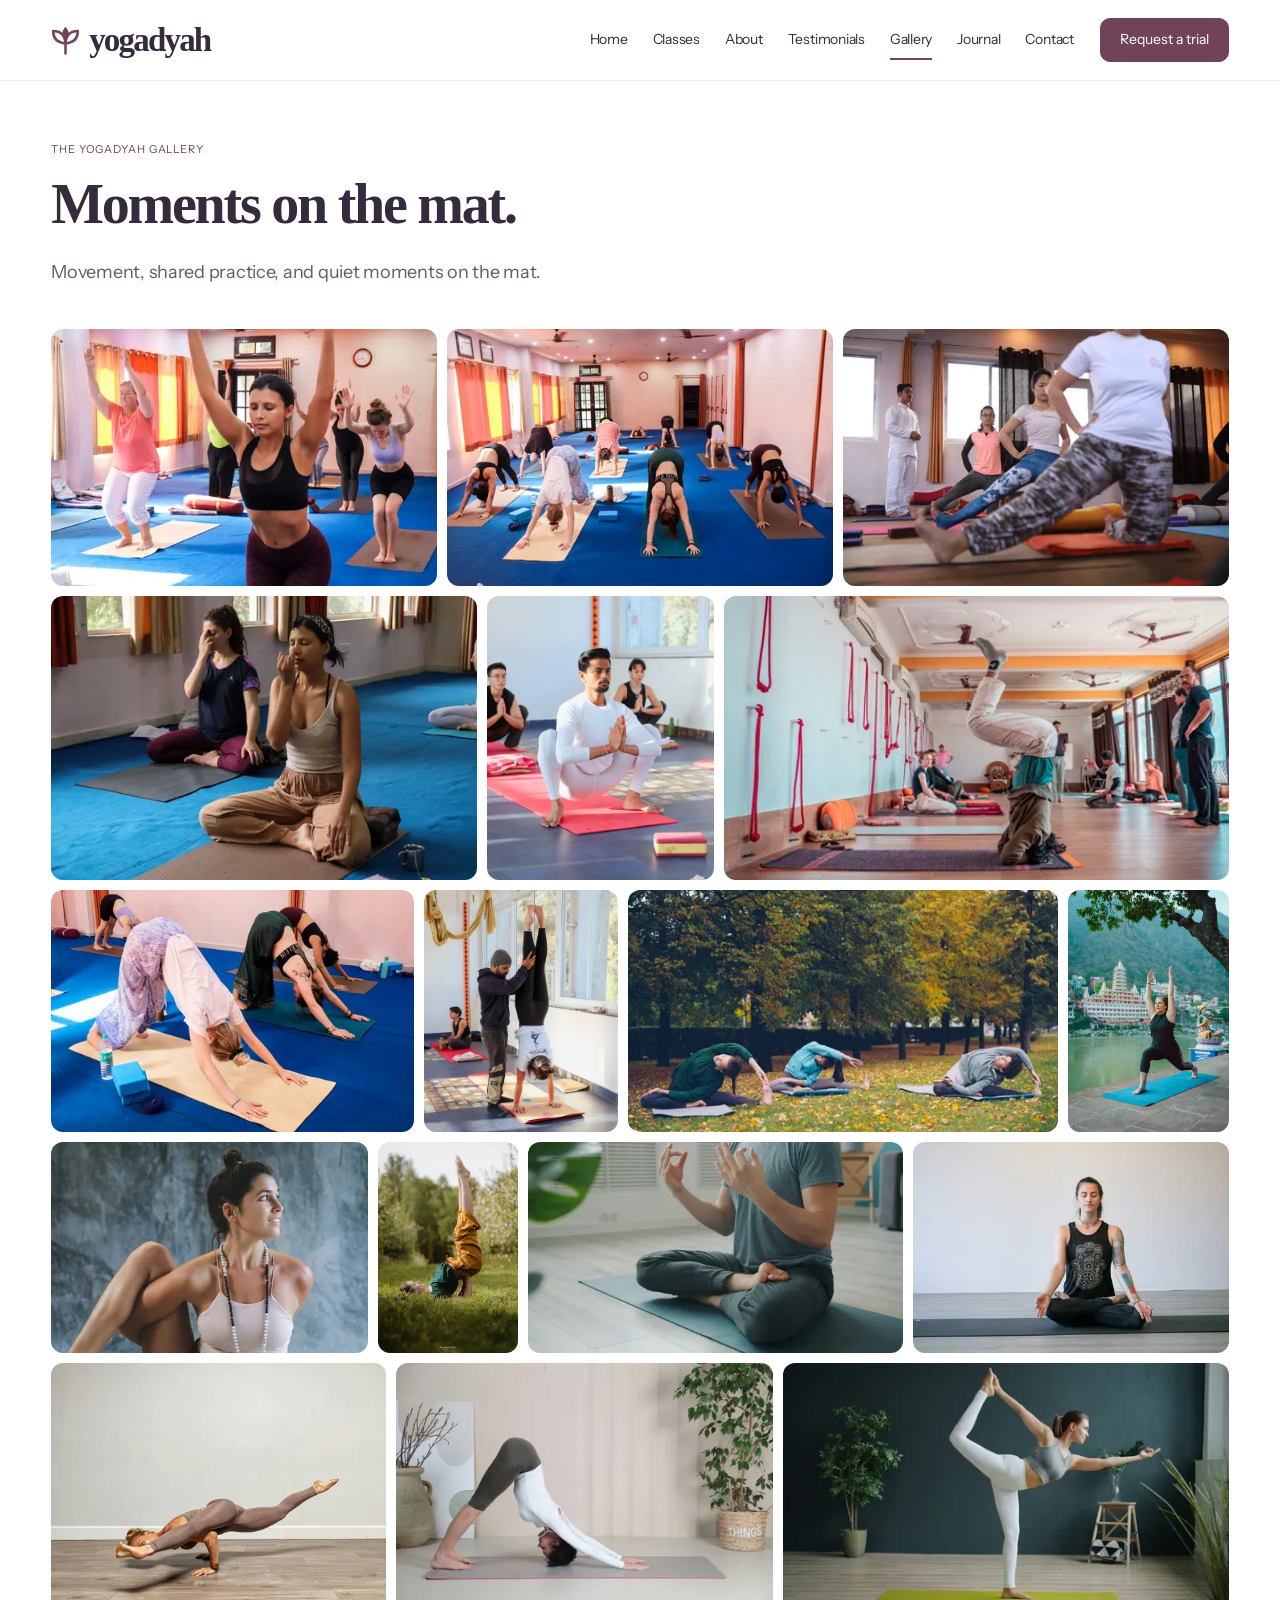
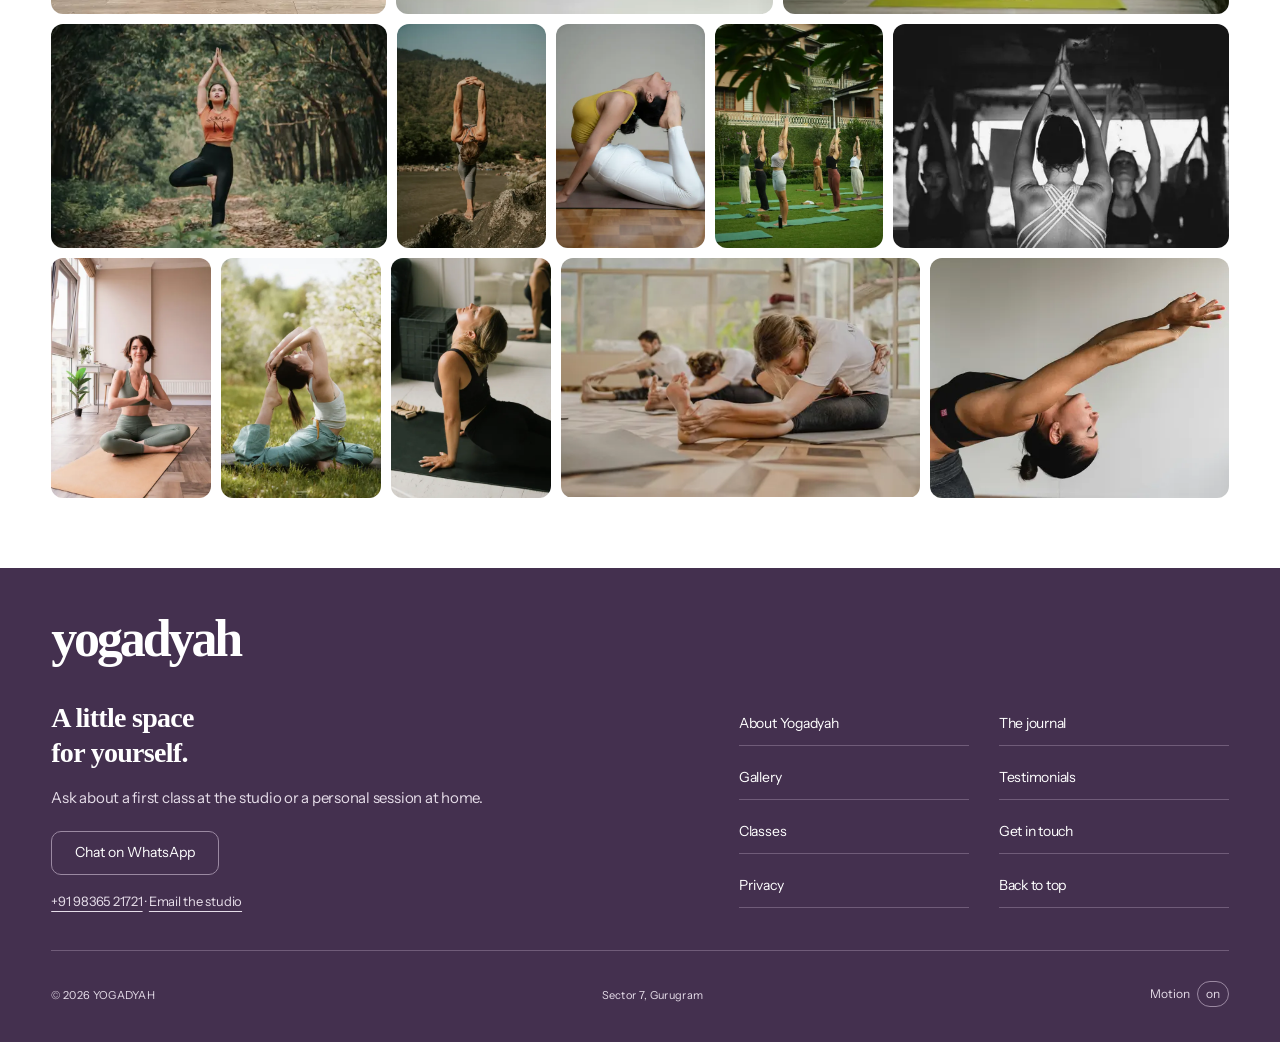
==== commit 835c50dd: "submission 3" ====
--- a/gallery.html
+++ b/gallery.html
@@ -1,6 +1 @@
-<!doctype html>
-<html lang="en"><head><meta charset="UTF-8"><meta name="viewport" content="width=device-width,initial-scale=1"><title>Gallery | Yogadyah</title><meta name="description" content="A gallery of yoga practice, shared movement, and quiet moments from Yogadyah."><link rel="icon" href="assets/yogadyah-mark.svg"><link rel="preload" href="assets/instrument-sans.woff2" as="font" type="font/woff2" crossorigin><script>try{document.documentElement.dataset.motion=localStorage.getItem('yogadyah-motion')||(matchMedia('(prefers-reduced-motion: reduce)').matches?'reduce':'full')}catch{document.documentElement.dataset.motion='full'}</script><script>try{const r=document.documentElement;if(r.dataset.motion!=='reduce'){r.classList.add('intro-pending');window.yogadyahIntroFallback=setTimeout(()=>{r.classList.remove('intro-pending','intro-revealing');document.body?.classList.remove('intro-playing');document.querySelector('#home-intro')?.remove();document.querySelectorAll('[data-intro-inert]').forEach(e=>{e.inert=false;e.removeAttribute('data-intro-inert')});document.dispatchEvent(new Event('yogadyah:intro-ready'))},2500)}}catch{}</script><link rel="stylesheet" href="yogadyah.css">
-<script src="page.js" defer></script><script src="gallery-page.js" defer></script><script src="page-motion.js" defer></script><script src="intro.js" defer></script><link rel="stylesheet" href="journal.css"><link rel="stylesheet" href="gallery-page.css"></head>
-<body class="gallery-page" id="top"><div class="intro-overlay" id="home-intro" aria-hidden="true"><div class="intro-title"><span>Yoga, breath &amp; mindful living</span><strong>yogadyah</strong></div></div><a class="skip" href="#main">Skip to content</a><header class="header" id="header"><div class="header-inner"><a class="brand" href="index.html#home" aria-label="Yogadyah home"><svg viewBox="0 0 40 44" fill="none" aria-hidden="true"><path d="M20 40V25M20 26C8 25 3 18 3 9c9 0 16 4 17 17Zm0 0C32 25 37 18 37 9c-9 0-16 4-17 17Z" stroke="currentColor" stroke-width="3.5" stroke-linecap="round" stroke-linejoin="round"/><path d="M20 3c-6 7-6 13 0 19 6-6 6-12 0-19Z" fill="currentColor"/></svg><span>yogadyah</span></a><div class="header-navigation"><nav class="desktop-nav" aria-label="Main navigation"><a href="index.html#home" data-nav="home">Home</a><a href="index.html#lineage" data-nav="practice">Practice</a><a href="index.html#about" data-nav="about">About</a><a href="gallery.html" data-nav="gallery" aria-current="page">Gallery</a><a href="index.html#testimonials" data-nav="testimonials">Testimonials</a><a href="journal.html" data-nav="blog">Journal</a><a href="index.html#contact" data-nav="contact">Contact</a></nav><a class="nav-contact" href="index.html#contact" aria-label="Book a trial class"><span class="nav-contact-label">Book</span></a><button class="menu-toggle" aria-expanded="false" aria-controls="menu"><span class="menu-word">Menu</span><span class="hamburger" aria-hidden="true"><i></i><i></i></span></button></div></div></header><nav class="menu-panel" id="menu" aria-label="Mobile navigation" inert><a href="index.html#home">Home</a><a href="index.html#lineage">Practice</a><a href="index.html#about">About</a><a href="gallery.html">Gallery</a><a href="index.html#testimonials">Testimonials</a><a href="journal.html">Journal</a><a href="index.html#contact">Contact</a><p>Yoga, breath, and a little more presence.</p></nav>
-<main id="main"><section class="journal-page-hero" aria-labelledby="gallery-page-title"><div class="journal-page-inner"><p class="eyebrow">The Yogadyah gallery</p><h1 id="gallery-page-title">Moments on the mat.</h1><p class="journal-page-intro">Movement, stillness, and the simple act of showing up.</p></div></section><section class="gallery-page-photos" aria-label="Yoga photo gallery"><div class="journal-page-inner"><div class="gallery-collection"><figure class="gallery-photo" style="--photo-ratio:3984/2656"><img src="assets/gallery/pexels-yogavidyamandiram-31743034.jpg" alt="Students practicing a standing yoga sequence with arms raised" width="3984" height="2656" loading="lazy" decoding="async"></figure><figure class="gallery-photo" style="--photo-ratio:3984/2656"><img src="assets/gallery/pexels-yogavidyamandiram-31743025.jpg" alt="A group practicing downward-facing dog in a bright yoga room" width="3984" height="2656" loading="lazy" decoding="async"></figure><figure class="gallery-photo" style="--photo-ratio:6240/4160"><img src="assets/gallery/pexels-aatm-yogashala-3791932-7237917.jpg" alt="A teacher guiding students through a seated leg stretch" width="6240" height="4160" loading="lazy" decoding="async"></figure><figure class="gallery-photo" style="--photo-ratio:3978/2652"><img src="assets/gallery/pexels-yogavidyamandiram-14242904.jpg" alt="Two students practicing seated breathing exercises" width="3978" height="2652" loading="lazy" decoding="async"></figure><figure class="gallery-photo" style="--photo-ratio:3093/3866"><img src="assets/gallery/pexels-rishikesh-yog-kendra-1390080586-29490928.jpg" alt="A student practicing a prayer squat with a group" width="3093" height="3866" loading="lazy" decoding="async"></figure><figure class="gallery-photo" style="--photo-ratio:5764/3243"><img src="assets/gallery/pexels-world-peace-yoga-school-206547063-11671894.jpg" alt="A student demonstrating a headstand during a group class" width="5764" height="3243" loading="lazy" decoding="async"></figure><figure class="gallery-photo" style="--photo-ratio:3959/2639"><img src="assets/gallery/pexels-yogavidyamandiram-31743027.jpg" alt="Students stretching together in downward-facing dog" width="3959" height="2639" loading="lazy" decoding="async"></figure><figure class="gallery-photo" style="--photo-ratio:3573/4466"><img src="assets/gallery/pexels-rishikesh-yog-kendra-1390080586-29490926.jpg" alt="A yoga teacher supporting a student in a handstand" width="3573" height="4466" loading="lazy" decoding="async"></figure><figure class="gallery-photo" style="--photo-ratio:3800/2138"><img src="assets/gallery/pexels-silverkblack-36715238.jpg" alt="Three people practicing seated side stretches outdoors" width="3800" height="2138" loading="lazy" decoding="async"></figure><figure class="gallery-photo" style="--photo-ratio:4000/6000"><img src="assets/gallery/pexels-yoga-course-india-932671557-20035460.jpg" alt="A practitioner holding a standing lunge beside the river in Rishikesh" width="4000" height="6000" loading="lazy" decoding="async"></figure></div></div></section></main>
-<footer class="footer dark-section" id="footer" data-label="Footer"><div class="footer-main"><a class="footer-brand" href="index.html#home">yogadyah</a><div class="footer-grid"><div class="footer-newsletter-wrap"><h2>A little more practice<br> in your inbox.</h2><p>Notes from the mat, thoughtful ideas, and a little inspiration for your everyday practice.</p><form class="footer-newsletter-form" id="footer-newsletter"><label class="sr-only" for="newsletter-email">Email for Yogadyah updates</label><input id="newsletter-email" type="email" name="email" autocomplete="email" placeholder="Your email address" required><button type="submit" aria-label="Subscribe to Yogadyah updates">Subscribe</button><p class="form-status" id="footer-status" role="status"></p></form></div><nav class="footer-links" aria-label="Footer navigation"><a href="index.html#about">About Yogadyah</a><a href="journal.html">The journal</a><a href="gallery.html">Gallery</a><a href="index.html#testimonials">Reviews</a><a href="index.html#lineage">What we teach</a><a href="index.html#practice" hidden>The approach</a><a href="index.html#community" hidden>Ways to practice</a><a href="index.html#contact">Get in touch</a><button data-privacy>Privacy</button><a href="#top">Back to top ↑</a></nav></div><div class="footer-bottom"><span>© 2026 YOGADYAH</span><span>Sector 7, Gurugram</span></div></div></footer><button class="motion-toggle" aria-label="Toggle website motion" aria-pressed="true">Motion <span>on</span><i aria-hidden="true"></i></button><dialog class="detail-dialog" id="detail-dialog"><button class="dialog-close" aria-label="Close dialog">Close <span>×</span></button><div class="dialog-content"></div></dialog><script>if(['localhost','127.0.0.1'].includes(location.hostname)){let version;setInterval(async()=>{try{const next=await(await fetch('/__version')).text();if(version&&next!==version){sessionStorage.setItem('yogadyah-restore-scroll',String(scrollY));location.reload()}version=next}catch{}},900)}</script></body></html>
+<!doctype html><html lang="en"><head><meta charset="utf-8"><meta name="viewport" content="width=device-width,initial-scale=1"><title>Gallery | Yogadyah</title><meta name="description" content="Movement, shared practice, and quiet moments on the mat."><link rel="canonical" href="https://alreadyaired.github.io/Yogad/gallery.html"><meta property="og:title" content="Gallery | Yogadyah"><meta property="og:description" content="Movement, shared practice, and quiet moments on the mat."><meta property="og:type" content="website"><meta property="og:url" content="https://alreadyaired.github.io/Yogad/gallery.html"><meta property="og:image" content="https://alreadyaired.github.io/Yogad/assets/yogadyah-tree-pose.png"><link rel="icon" href="assets/yogadyah-mark.svg"><link rel="preload" href="assets/instrument-sans.woff2" as="font" type="font/woff2" crossorigin><link rel="stylesheet" href="yogadyah.css"><link rel="stylesheet" href="design-system.css"><script>try{document.documentElement.dataset.motion=localStorage.getItem('yogadyah-motion')||(matchMedia('(prefers-reduced-motion: reduce)').matches?'reduce':'full')}catch{document.documentElement.dataset.motion='reduce'}</script><script type="application/ld+json">{"@context":"https://schema.org","@type":"LocalBusiness","name":"Yogadyah","url":"https://alreadyaired.github.io/Yogad/","telephone":"+91 98365 21721","email":"sanshree25@gmail.com","address":"199B/28, 4th Floor, Jai Maa Vaishno Homes, Gali No. 4, Jyoti Park, near Ashirwad Lawns, Sector 7, Gurugram, Haryana 122001"}</script><script src="ui.js" defer></script><script src="assets/lenis-1.3.17.min.js" defer></script><script src="page-motion.js" defer></script><script src="gallery-page.js" defer></script><style id="site-theme">:root{--paper:#FFFFFF;--white:#FFFFFF;--ink:#352B3D;--accent:#714358;--deep:#44304F;--soft:#F4F1F5;--form:#F8F6F9;--gallery-height:150svh;--testimonials-height:150svh}</style></head><body id="top" class="gallery-page"><a class="skip" href="#main">Skip to content</a><header class="header" id="header"><div class="header-inner"><a class="brand" href="index.html#home" aria-label="Yogadyah home"><svg viewBox="0 0 40 44" aria-hidden="true"><path d="M20 40V25M20 26C8 25 3 18 3 9c9 0 16 4 17 17Zm0 0C32 25 37 18 37 9c-9 0-16 4-17 17Z" fill="none" stroke="currentColor" stroke-width="3.5" stroke-linecap="round" stroke-linejoin="round"/><path d="M20 3c-6 7-6 13 0 19 6-6 6-12 0-19Z" fill="currentColor"/></svg><span>yogadyah</span></a><div class="header-navigation"><nav class="desktop-nav" aria-label="Main navigation"><a href="index.html#home">Home</a><a href="classes.html">Classes</a><a href="index.html#about">About</a><a href="index.html#testimonials">Testimonials</a><a href="gallery.html" aria-current="page">Gallery</a><a href="journal.html">Journal</a><a href="index.html#contact">Contact</a></nav><a class="button primary header-trial" href="index.html#contact">Request a trial</a><button class="menu-toggle" aria-expanded="false" aria-controls="menu"><span class="menu-word">Menu</span><span aria-hidden="true">☰</span></button></div></div></header><nav class="menu-panel" id="menu" aria-label="Mobile navigation" inert><a href="index.html#home">Home</a><a href="classes.html">Classes</a><a href="index.html#about">About</a><a href="index.html#testimonials">Testimonials</a><a href="gallery.html" aria-current="page">Gallery</a><a href="journal.html">Journal</a><a href="index.html#contact">Contact</a><a class="button primary" href="index.html#contact">Request a trial class</a></nav><main id="main"><section class="page-hero section"><div class="container"><p class="eyebrow">The Yogadyah gallery</p><h1>Moments on the mat.</h1><p>Movement, shared practice, and quiet moments on the mat.</p></div></section><section class="section gallery-page-section"><div class="container"><div class="gallery-collection" aria-label="Yoga photo gallery"><figure class="gallery-photo"><img src="assets/responsive/pexels-yogavidyamandiram-31743034-960.webp" srcset="assets/responsive/pexels-yogavidyamandiram-31743034-480.webp 480w, assets/responsive/pexels-yogavidyamandiram-31743034-960.webp 960w, assets/responsive/pexels-yogavidyamandiram-31743034-1440.webp 1440w" sizes="(max-width: 600px) 50vw, 33vw" alt="Students practicing a standing yoga sequence with arms raised" width="3984" height="2656" loading="lazy" decoding="async"></figure><figure class="gallery-photo"><img src="assets/responsive/pexels-yogavidyamandiram-31743025-960.webp" srcset="assets/responsive/pexels-yogavidyamandiram-31743025-480.webp 480w, assets/responsive/pexels-yogavidyamandiram-31743025-960.webp 960w, assets/responsive/pexels-yogavidyamandiram-31743025-1440.webp 1440w" sizes="(max-width: 600px) 50vw, 33vw" alt="A group practicing downward-facing dog in a bright yoga room" width="3984" height="2656" loading="lazy" decoding="async"></figure><figure class="gallery-photo"><img src="assets/responsive/pexels-aatm-yogashala-3791932-7237917-960.webp" srcset="assets/responsive/pexels-aatm-yogashala-3791932-7237917-480.webp 480w, assets/responsive/pexels-aatm-yogashala-3791932-7237917-960.webp 960w, assets/responsive/pexels-aatm-yogashala-3791932-7237917-1440.webp 1440w" sizes="(max-width: 600px) 50vw, 33vw" alt="A teacher guiding students through a seated leg stretch" width="6240" height="4160" loading="lazy" decoding="async"></figure><figure class="gallery-photo"><img src="assets/responsive/pexels-yogavidyamandiram-14242904-960.webp" srcset="assets/responsive/pexels-yogavidyamandiram-14242904-480.webp 480w, assets/responsive/pexels-yogavidyamandiram-14242904-960.webp 960w, assets/responsive/pexels-yogavidyamandiram-14242904-1440.webp 1440w" sizes="(max-width: 600px) 50vw, 33vw" alt="Two students practicing seated breathing exercises" width="3978" height="2652" loading="lazy" decoding="async"></figure><figure class="gallery-photo"><img src="assets/responsive/pexels-rishikesh-yog-kendra-1390080586-29490928-960.webp" srcset="assets/responsive/pexels-rishikesh-yog-kendra-1390080586-29490928-480.webp 480w, assets/responsive/pexels-rishikesh-yog-kendra-1390080586-29490928-960.webp 960w, assets/responsive/pexels-rishikesh-yog-kendra-1390080586-29490928-1440.webp 1440w" sizes="(max-width: 600px) 50vw, 33vw" alt="A student practicing a prayer squat with a group" width="3093" height="3866" loading="lazy" decoding="async"></figure><figure class="gallery-photo"><img src="assets/responsive/pexels-world-peace-yoga-school-206547063-11671894-960.webp" srcset="assets/responsive/pexels-world-peace-yoga-school-206547063-11671894-480.webp 480w, assets/responsive/pexels-world-peace-yoga-school-206547063-11671894-960.webp 960w, assets/responsive/pexels-world-peace-yoga-school-206547063-11671894-1440.webp 1440w" sizes="(max-width: 600px) 50vw, 33vw" alt="A student demonstrating a headstand during a group class" width="5764" height="3243" loading="lazy" decoding="async"></figure><figure class="gallery-photo"><img src="assets/responsive/pexels-yogavidyamandiram-31743027-960.webp" srcset="assets/responsive/pexels-yogavidyamandiram-31743027-480.webp 480w, assets/responsive/pexels-yogavidyamandiram-31743027-960.webp 960w, assets/responsive/pexels-yogavidyamandiram-31743027-1440.webp 1440w" sizes="(max-width: 600px) 50vw, 33vw" alt="Students stretching together in downward-facing dog" width="3959" height="2639" loading="lazy" decoding="async"></figure><figure class="gallery-photo"><img src="assets/responsive/pexels-rishikesh-yog-kendra-1390080586-29490926-960.webp" srcset="assets/responsive/pexels-rishikesh-yog-kendra-1390080586-29490926-480.webp 480w, assets/responsive/pexels-rishikesh-yog-kendra-1390080586-29490926-960.webp 960w, assets/responsive/pexels-rishikesh-yog-kendra-1390080586-29490926-1440.webp 1440w" sizes="(max-width: 600px) 50vw, 33vw" alt="A yoga teacher supporting a student in a handstand" width="3573" height="4466" loading="lazy" decoding="async"></figure><figure class="gallery-photo"><img src="assets/responsive/pexels-silverkblack-36715238-960.webp" srcset="assets/responsive/pexels-silverkblack-36715238-480.webp 480w, assets/responsive/pexels-silverkblack-36715238-960.webp 960w, assets/responsive/pexels-silverkblack-36715238-1440.webp 1440w" sizes="(max-width: 600px) 50vw, 33vw" alt="Three people practicing seated side stretches outdoors" width="3800" height="2138" loading="lazy" decoding="async"></figure><figure class="gallery-photo"><img src="assets/responsive/pexels-yoga-course-india-932671557-20035460-960.webp" srcset="assets/responsive/pexels-yoga-course-india-932671557-20035460-480.webp 480w, assets/responsive/pexels-yoga-course-india-932671557-20035460-960.webp 960w, assets/responsive/pexels-yoga-course-india-932671557-20035460-1440.webp 1440w" sizes="(max-width: 600px) 50vw, 33vw" alt="A practitioner holding a standing lunge beside the river in Rishikesh" width="4000" height="6000" loading="lazy" decoding="async"></figure><figure class="gallery-photo"><img src="assets/responsive/ale-romo-QkJFDqJxwwA-unsplash-960.webp" srcset="assets/responsive/ale-romo-QkJFDqJxwwA-unsplash-480.webp 480w, assets/responsive/ale-romo-QkJFDqJxwwA-unsplash-960.webp 960w, assets/responsive/ale-romo-QkJFDqJxwwA-unsplash-1440.webp 1440w" sizes="(max-width: 600px) 50vw, 33vw" alt="A woman practicing a seated twist" width="5000" height="3333" loading="lazy" decoding="async"></figure><figure class="gallery-photo"><img src="assets/responsive/nikola-murniece-MpOYcvnAOOw-unsplash-960.webp" srcset="assets/responsive/nikola-murniece-MpOYcvnAOOw-unsplash-480.webp 480w, assets/responsive/nikola-murniece-MpOYcvnAOOw-unsplash-960.webp 960w, assets/responsive/nikola-murniece-MpOYcvnAOOw-unsplash-1440.webp 1440w" sizes="(max-width: 600px) 50vw, 33vw" alt="A practitioner holding a supported shoulder stand on the grass" width="3417" height="5125" loading="lazy" decoding="async"></figure><figure class="gallery-photo"><img src="assets/responsive/vitaly-gariev-qhDk6wJBt2A-unsplash-960.webp" srcset="assets/responsive/vitaly-gariev-qhDk6wJBt2A-unsplash-480.webp 480w, assets/responsive/vitaly-gariev-qhDk6wJBt2A-unsplash-960.webp 960w, assets/responsive/vitaly-gariev-qhDk6wJBt2A-unsplash-1440.webp 1440w" sizes="(max-width: 600px) 50vw, 33vw" alt="A close view of a seated meditation practice" width="3840" height="2160" loading="lazy" decoding="async"></figure><figure class="gallery-photo"><img src="assets/responsive/katie-bush-9aoIPynE26U-unsplash-960.webp" srcset="assets/responsive/katie-bush-9aoIPynE26U-unsplash-480.webp 480w, assets/responsive/katie-bush-9aoIPynE26U-unsplash-960.webp 960w, assets/responsive/katie-bush-9aoIPynE26U-unsplash-1440.webp 1440w" sizes="(max-width: 600px) 50vw, 33vw" alt="A woman meditating with eyes closed in a quiet room" width="3984" height="2656" loading="lazy" decoding="async"></figure><figure class="gallery-photo"><img src="assets/responsive/heather-jacoby-6t_0Z-JaEPY-unsplash-960.webp" srcset="assets/responsive/heather-jacoby-6t_0Z-JaEPY-unsplash-480.webp 480w, assets/responsive/heather-jacoby-6t_0Z-JaEPY-unsplash-960.webp 960w, assets/responsive/heather-jacoby-6t_0Z-JaEPY-unsplash-1440.webp 1440w" sizes="(max-width: 600px) 50vw, 33vw" alt="A practitioner holding an arm balance on a wooden floor" width="2853" height="2140" loading="lazy" decoding="async"></figure><figure class="gallery-photo"><img src="assets/responsive/kira-severinova-YVoG10tsiVA-unsplash-960.webp" srcset="assets/responsive/kira-severinova-YVoG10tsiVA-unsplash-480.webp 480w, assets/responsive/kira-severinova-YVoG10tsiVA-unsplash-960.webp 960w, assets/responsive/kira-severinova-YVoG10tsiVA-unsplash-1440.webp 1440w" sizes="(max-width: 600px) 50vw, 33vw" alt="Downward-facing dog beside plants in a bright room" width="5616" height="3744" loading="lazy" decoding="async"></figure><figure class="gallery-photo"><img src="assets/responsive/vitaly-gariev-az_3xzrPNtg-unsplash-960.webp" srcset="assets/responsive/vitaly-gariev-az_3xzrPNtg-unsplash-480.webp 480w, assets/responsive/vitaly-gariev-az_3xzrPNtg-unsplash-960.webp 960w, assets/responsive/vitaly-gariev-az_3xzrPNtg-unsplash-1440.webp 1440w" sizes="(max-width: 600px) 50vw, 33vw" alt="A practitioner balancing in a standing dancer pose" width="3840" height="2160" loading="lazy" decoding="async"></figure><figure class="gallery-photo"><img src="assets/responsive/yayan-sopian-jQqn81J-PhQ-unsplash-960.webp" srcset="assets/responsive/yayan-sopian-jQqn81J-PhQ-unsplash-480.webp 480w, assets/responsive/yayan-sopian-jQqn81J-PhQ-unsplash-960.webp 960w, assets/responsive/yayan-sopian-jQqn81J-PhQ-unsplash-1440.webp 1440w" sizes="(max-width: 600px) 50vw, 33vw" alt="A woman practicing tree pose among bamboo" width="5184" height="3456" loading="lazy" decoding="async"></figure><figure class="gallery-photo"><img src="assets/responsive/jaspinder-singh-ZPKGbrLhh5k-unsplash-960.webp" srcset="assets/responsive/jaspinder-singh-ZPKGbrLhh5k-unsplash-480.webp 480w, assets/responsive/jaspinder-singh-ZPKGbrLhh5k-unsplash-960.webp 960w, assets/responsive/jaspinder-singh-ZPKGbrLhh5k-unsplash-1440.webp 1440w" sizes="(max-width: 600px) 50vw, 33vw" alt="A practitioner folding forward on a rock beside a river" width="5504" height="8256" loading="lazy" decoding="async"></figure><figure class="gallery-photo"><img src="assets/responsive/a-s-LEXFt_5vl8M-unsplash-960.webp" srcset="assets/responsive/a-s-LEXFt_5vl8M-unsplash-480.webp 480w, assets/responsive/a-s-LEXFt_5vl8M-unsplash-960.webp 960w, assets/responsive/a-s-LEXFt_5vl8M-unsplash-1440.webp 1440w" sizes="(max-width: 600px) 50vw, 33vw" alt="A practitioner holding a deep seated backbend" width="4672" height="7008" loading="lazy" decoding="async"></figure><figure class="gallery-photo"><img src="assets/responsive/abhayaranya-yoga-ashram-dQm-kS_l1dg-unsplash-960.webp" srcset="assets/responsive/abhayaranya-yoga-ashram-dQm-kS_l1dg-unsplash-480.webp 480w, assets/responsive/abhayaranya-yoga-ashram-dQm-kS_l1dg-unsplash-960.webp 960w, assets/responsive/abhayaranya-yoga-ashram-dQm-kS_l1dg-unsplash-1440.webp 1440w" sizes="(max-width: 600px) 50vw, 33vw" alt="A group raising their arms during an outdoor yoga class" width="4672" height="6224" loading="lazy" decoding="async"></figure><figure class="gallery-photo"><img src="assets/responsive/gabor-kozmon-9qCXWZkjlmg-unsplash-960.webp" srcset="assets/responsive/gabor-kozmon-9qCXWZkjlmg-unsplash-480.webp 480w, assets/responsive/gabor-kozmon-9qCXWZkjlmg-unsplash-960.webp 960w, assets/responsive/gabor-kozmon-9qCXWZkjlmg-unsplash-1440.webp 1440w" sizes="(max-width: 600px) 50vw, 33vw" alt="A black-and-white photograph of a group yoga class with arms raised" width="5469" height="3646" loading="lazy" decoding="async"></figure><figure class="gallery-photo"><img src="assets/responsive/look-studio-BPWTDYf7ICI-unsplash-960.webp" srcset="assets/responsive/look-studio-BPWTDYf7ICI-unsplash-480.webp 480w, assets/responsive/look-studio-BPWTDYf7ICI-unsplash-960.webp 960w, assets/responsive/look-studio-BPWTDYf7ICI-unsplash-1440.webp 1440w" sizes="(max-width: 600px) 50vw, 33vw" alt="A woman seated with hands together beside a sunny window" width="3767" height="5650" loading="lazy" decoding="async"></figure><figure class="gallery-photo"><img src="assets/responsive/nikola-murniece-i7eHC-nDoZc-unsplash-960.webp" srcset="assets/responsive/nikola-murniece-i7eHC-nDoZc-unsplash-480.webp 480w, assets/responsive/nikola-murniece-i7eHC-nDoZc-unsplash-960.webp 960w, assets/responsive/nikola-murniece-i7eHC-nDoZc-unsplash-1440.webp 1440w" sizes="(max-width: 600px) 50vw, 33vw" alt="A practitioner holding pigeon pose on the grass" width="3541" height="5311" loading="lazy" decoding="async"></figure><figure class="gallery-photo"><img src="assets/responsive/mathilde-langevin-d0Itupzb-kA-unsplash-960.webp" srcset="assets/responsive/mathilde-langevin-d0Itupzb-kA-unsplash-480.webp 480w, assets/responsive/mathilde-langevin-d0Itupzb-kA-unsplash-960.webp 960w, assets/responsive/mathilde-langevin-d0Itupzb-kA-unsplash-1440.webp 1440w" sizes="(max-width: 600px) 50vw, 33vw" alt="A woman stretching upward on a yoga mat" width="4049" height="6073" loading="lazy" decoding="async"></figure><figure class="gallery-photo"><img src="assets/responsive/jaspinder-singh-vpVE1Xk1eR4-unsplash-960.webp" srcset="assets/responsive/jaspinder-singh-vpVE1Xk1eR4-unsplash-480.webp 480w, assets/responsive/jaspinder-singh-vpVE1Xk1eR4-unsplash-960.webp 960w, assets/responsive/jaspinder-singh-vpVE1Xk1eR4-unsplash-1440.webp 1440w" sizes="(max-width: 600px) 50vw, 33vw" alt="Students practicing seated forward folds in a bright studio" width="6016" height="4016" loading="lazy" decoding="async"></figure><figure class="gallery-photo"><img src="assets/responsive/dane-wetton-AkSJQnem75Y-unsplash-960.webp" srcset="assets/responsive/dane-wetton-AkSJQnem75Y-unsplash-480.webp 480w, assets/responsive/dane-wetton-AkSJQnem75Y-unsplash-960.webp 960w, assets/responsive/dane-wetton-AkSJQnem75Y-unsplash-1440.webp 1440w" sizes="(max-width: 600px) 50vw, 33vw" alt="A close view of a practitioner stretching with arms overhead" width="6419" height="5135" loading="lazy" decoding="async"></figure></div></div></section></main><footer class="footer" id="footer"><div class="container"><a class="footer-brand" href="index.html#home">yogadyah</a><div class="footer-grid"><div><h2>A little space for yourself.</h2><p>Ask about a first class at the studio or a personal session at home.</p><a class="button footer-action" href="https://wa.me/919836521721" target="_blank" rel="noopener noreferrer">Chat on WhatsApp</a><p class="footer-direct"><a href="tel:+919836521721">+91 98365 21721</a> · <a href="mailto:sanshree25@gmail.com">Email the studio</a></p></div><nav class="footer-links" aria-label="Footer navigation"><a href="index.html#about">About Yogadyah</a><a href="journal.html">The journal</a><a href="gallery.html">Gallery</a><a href="index.html#testimonials">Testimonials</a><a href="classes.html">Classes</a><a href="index.html#contact">Get in touch</a><button data-privacy>Privacy</button><a href="#top">Back to top</a></nav></div><div class="footer-bottom"><span>© 2026 YOGADYAH</span><span>Sector 7, Gurugram</span><button class="motion-toggle" aria-label="Toggle website motion" aria-pressed="true">Motion <span>on</span></button></div></div></footer><div class="mobile-actions"><a class="button primary" href="index.html#contact">Request a trial</a><a class="button" href="https://wa.me/919836521721" target="_blank" rel="noopener noreferrer">WhatsApp</a></div><dialog class="detail-dialog" id="detail-dialog" aria-labelledby="privacy-heading"><button class="dialog-close" aria-label="Close dialog">Close ×</button><div class="dialog-content"><h2 id="privacy-heading">Your privacy</h2><p>This local website does not send form entries to a server or store new enquiries in your browser. The trial form prepares a message for WhatsApp. You choose whether to send it there.</p><p>Phone, email and WhatsApp links use your chosen app or an external service. Your motion preference is stored on this device. </p><button class="button" id="clear-preview-data">Clear older preview drafts</button><p id="privacy-status" role="status"></p></div></dialog><script>if(['localhost','127.0.0.1'].includes(location.hostname)){let version;setInterval(async()=>{try{const next=await(await fetch('/__version')).text();if(version&&next!==version)location.reload();version=next}catch{}},1500)}</script></body></html>
--- a/yogadyah.css
+++ b/yogadyah.css
@@ -1,440 +1,22 @@
-@font-face{font-family:InstrumentSans;src:url('assets/instrument-sans.woff2') format('woff2');font-weight:400 600;font-display:swap}
-:root{color-scheme:light;--forest:#344D3D;--paper:#F6F1E7;--ink:#303B32;--soft:#EAE4D8;--white:#FBF7EF;--accent:#9B573F;--teal:#53735A;--line:#303B3225;--ease:cubic-bezier(.32,.72,0,1);--ease-word:cubic-bezier(.16,1,.3,1);--ease-bettr:cubic-bezier(.625,.05,0,1);--ease-spring:cubic-bezier(.34,1.45,.64,1);--gutter:clamp(20px,3.2vw,56px)}
-*{box-sizing:border-box}html{scroll-behavior:smooth;scroll-padding-top:140px;scroll-snap-type:none;overscroll-behavior-y:auto}body{margin:0;background:var(--paper);color:var(--ink);font:400 16px/1.6 InstrumentSans,Arial,sans-serif;letter-spacing:-.025em}body.menu-open,body.modal-open{overflow:hidden}button,input,textarea{font:inherit}button{cursor:pointer;color:inherit}a{color:inherit;text-decoration:none}button{border:0}img{display:block;width:100%;height:100%;object-fit:cover}h1,h2,h3,p{margin:0}h1,h2,h3{font-family:Georgia,serif;font-weight:800;letter-spacing:-.055em;line-height:1.08}h2{font-size:42px}h3{font-size:28px}a,button{-webkit-tap-highlight-color:transparent}button:focus-visible,a:focus-visible,input:focus-visible,textarea:focus-visible{outline:2px solid var(--accent);outline-offset:5px}::selection{background:var(--teal);color:var(--ink)}
-.skip{position:fixed;left:20px;top:-100px;z-index:200;background:var(--white);padding:12px}.skip:focus{top:15px}.eyebrow{font-size:11px;letter-spacing:.07em;text-transform:uppercase;line-height:1.4}.button{display:inline-flex;align-items:center;justify-content:center;gap:25px;padding:15px 24px;min-height:49px;border-radius:10px;font:600 13px/1.2 Georgia,serif;letter-spacing:-.025em;transition:transform .45s var(--ease-spring),background .35s var(--ease),color .35s var(--ease)}.button:hover{transform:translateY(-2px) scale(1.025)}.button:active{transform:scale(.97)}.primary{background:var(--accent);color:var(--white)}.primary:hover{background:#344D3D}.secondary{background:var(--forest);color:var(--paper)}.secondary:hover{background:#344D3D}.text-link{display:inline-flex;align-items:center;gap:20px;font-size:14px;border-bottom:1px solid currentColor;padding-bottom:4px;transition:gap .4s var(--ease)}.text-link:hover{gap:30px}.section{padding:64px var(--gutter);height:auto;min-height:0;max-height:none;overflow:visible;scroll-snap-align:none}.section-inner{max-width:980px;margin:0 auto}.section-heading{max-width:720px;text-align:center;margin:0 auto 36px}.section-heading>.eyebrow{margin-bottom:18px}.section-heading>p:last-child{max-width:580px;margin:20px auto 0;font-size:16px;line-height:1.6}.dark-section{background:var(--forest);color:var(--paper)}
 
-/* No Jiggery-inspired header: broad lower curves and direction-aware reveal. */
-.header{position:fixed;z-index:70;inset:0 0 auto;background:var(--soft);color:var(--ink);border-radius:0 0 30px 30px;transform:translate3d(0,0,0);transition:transform .4s cubic-bezier(.4,0,.2,1),box-shadow .35s var(--ease)}
-.header.is-hidden{transform:translate3d(0,calc(-100% - 3px),0)}
-.header.scrolled{box-shadow:none}
-.header-inner{max-width:1440px;margin:0 auto;min-height:120px;padding:22px 26px;display:flex;align-items:center;justify-content:space-between;gap:36px}
-.brand{display:flex;align-items:center;gap:10px;font:800 39px/1 Georgia,serif;letter-spacing:-.07em;white-space:nowrap}
-.brand svg{width:31px;height:36px;flex:none;color:var(--accent)}
-.header-navigation{display:flex;align-items:center;gap:22px}
-.desktop-nav{display:flex;align-items:center;gap:36px;font:600 22px/1.5 InstrumentSans,sans-serif;letter-spacing:-.01755em}
-.desktop-nav>a,.nav-disclosure{position:relative;padding:13px 0;white-space:nowrap}
-.desktop-nav>a:before,.nav-disclosure:before{content:'';position:absolute;inset:0 0 auto;height:2px;background:var(--accent);transform:scaleX(0);transform-origin:left;transition:transform .4s var(--ease)}
-.desktop-nav>a[aria-current=location]:before,.nav-item.is-active>.nav-disclosure:before{transform:scaleX(1)}
-.nav-item{position:relative}
-.nav-disclosure{display:flex;gap:9px;align-items:center;background:none;font:inherit}
-.nav-disclosure>span{font-size:19px;transition:rotate .35s var(--ease)}
-.nav-disclosure[aria-expanded=true]>span{rotate:180deg}
-.nav-dropdown{position:absolute;right:-25px;top:calc(100% + 13px);min-width:245px;padding:14px;background:var(--soft);border-radius:0 0 20px 20px;box-shadow:none;display:flex;flex-direction:column;gap:4px;animation:dropdown-in .35s var(--ease);font-family:InstrumentSans,sans-serif;font-size:18px;font-weight:500}
-.nav-dropdown:before{content:'';position:absolute;left:0;right:0;top:-18px;height:18px}
-.nav-dropdown[hidden]{display:none}
-.nav-dropdown a{padding:10px 13px;border-radius:8px;white-space:nowrap;transition:background .35s var(--ease)}
-.nav-dropdown a:hover{background:#F6F1E780}
-.nav-contact{display:grid;place-items:center;flex:none;width:64px;height:64px;border-radius:50%;background:var(--accent);color:var(--white);font-size:28px;line-height:1;transition:transform .45s var(--ease-spring),background .35s var(--ease)}
-.nav-contact:hover{transform:scale(1.065);background:#344D3D}
-.nav-contact:active{transform:scale(.94)}
-.nav-contact>span{transition:translate .4s var(--ease)}
-.nav-contact:hover>span{translate:3px 0}
-.menu-toggle{display:none;align-items:center;gap:10px;background:none;padding:10px 0;font-size:17px}
-.hamburger{display:flex;flex-direction:column;gap:6px;width:23px}.hamburger i{height:1px;background:currentColor;width:100%;transition:transform .4s}
-.menu-open .hamburger i:first-child{transform:translateY(3.5px) rotate(45deg)}.menu-open .hamburger i:last-child{transform:translateY(-3.5px) rotate(-45deg)}
-.menu-open .header,.header:focus-within{transform:translate3d(0,0,0)}
-.menu-panel{position:fixed;z-index:60;inset:0;padding:145px var(--gutter) 45px;background:var(--forest);color:var(--paper);display:flex;flex-direction:column;justify-content:center;gap:12px;clip-path:inset(0 0 100% 0 round 0 0 30px 30px);visibility:hidden;overflow-y:auto;transition:clip-path .7s var(--ease),visibility .7s}
-.menu-open .menu-panel{visibility:visible;clip-path:inset(0)}
-.menu-panel>a{font:600 clamp(28px,5vw,65px)/1.4 InstrumentSans,sans-serif;letter-spacing:-.05em;transition:color .3s,translate .4s}.menu-panel>a:hover{color:var(--teal);translate:8px 0}.menu-panel>p{font-size:13px;opacity:.6;margin-top:25px}
-
-.hero{position:relative;isolation:isolate;overflow:hidden;padding:160px var(--gutter) 30px;color:var(--white);height:auto;min-height:0}.hero-image-wrap,.hero-shade{position:absolute;inset:0;z-index:-3}.hero-image-wrap>img{filter:saturate(.55) brightness(.6);object-position:50% 40%;animation:hero-photo 2.5s var(--ease) both}.hero-shade{z-index:-2;background:var(--soft)}.hero-flow{position:relative;max-width:920px;margin:0 auto;text-align:center}.hero-intro{font-size:13px;line-height:1.4;letter-spacing:.025em;margin-bottom:28px;color:#F6F1E7d4}.hero h1{font-size:72px;line-height:1.07;letter-spacing:-.055em}.hero h1 .line{display:block;overflow:hidden}.hero h1 .line>span{display:block}.hero-copy{max-width:610px;margin:24px auto 0;font-size:17px;line-height:1.6;color:#F6F1E7e0}.hero-actions{margin-top:30px;display:flex;align-items:center;justify-content:center;gap:28px}.hero-actions .text-link{font-size:14px}.hero-bottom{position:relative;max-width:980px;margin:32px auto 0;display:flex;justify-content:space-between;align-items:end;gap:30px}.hero-journal-link{font-size:12px;letter-spacing:.025em;display:inline-flex;gap:10px;align-items:center}.strap{position:absolute;width:75%;height:auto;left:-25%;bottom:-22%;pointer-events:none;z-index:-1;color:var(--teal);opacity:.35;animation:strap-drift 17s ease-in-out infinite alternate}.strap path{stroke-width:2}
-
-.blog-section{border-bottom:1px solid var(--line)}.blog-layout{display:grid;grid-template-columns:minmax(0,1fr) minmax(0,2fr);gap:35px}.blog-intro{padding-right:20px;align-self:start}.blog-intro>.eyebrow{margin-bottom:20px}.blog-intro h2{font-size:40px;line-height:1.07}.blog-intro>p:not(.eyebrow){font-size:16px;line-height:1.7;max-width:300px;margin:30px 0}.blog-intro .text-link{font-size:12px}.blog-grid{display:grid;grid-template-columns:minmax(0,2fr) minmax(0,1fr);gap:36px 24px}.blog-card{text-align:left;background:transparent;padding:0;display:flex;flex-direction:column;align-items:stretch}.blog-image{display:block;position:relative;overflow:hidden;border-radius:12px;height:180px}.blog-image>img{transition:transform 1.1s var(--ease);filter:saturate(.65)}.blog-card:hover .blog-image>img{scale:1.045}.image-arrow{position:absolute;right:14px;bottom:14px;width:35px;height:35px;display:grid;place-items:center;background:var(--white);color:var(--ink);border-radius:50%;font-size:21px;opacity:0;transform:translate(-6px,6px);transition:opacity .3s,transform .6s var(--ease)}.blog-card:hover .image-arrow{opacity:1;transform:translate(0)}.blog-meta{display:flex;justify-content:space-between;gap:12px;margin:13px 0 9px;text-transform:uppercase;font-size:9px;line-height:1.3;letter-spacing:.025em;color:#303B32a8}.blog-card h3{font:600 20px/1.25 Georgia;letter-spacing:-.045em}.read-link{display:flex;gap:15px;font-size:11px;margin-top:15px;align-items:center}.read-link>span{color:var(--accent);font-size:17px;transition:translate .4s}.blog-card:hover .read-link>span{translate:5px 0}
-
-.about-layout{display:grid;grid-template-columns:1fr 1fr;gap:64px;align-items:center}.about-copy>.eyebrow{margin-bottom:20px}.about-copy h2{max-width:620px}.about-copy>p:not(.eyebrow){margin-top:25px;font-size:17px;line-height:1.7;max-width:510px}.about-principles{margin:30px 0;padding:0;list-style:none;max-width:500px}.about-principles li{padding:13px 0;border-bottom:1px solid var(--line);font-size:14px;display:flex;gap:15px}.about-principles li:before{content:'•';color:var(--accent)}.about-image{border-radius:16px;overflow:hidden;height:390px}.about-image img{filter:saturate(.65);transition:transform 1.4s var(--ease)}.about-image:hover img{transform:scale(1.025)}
-
-.practice-benefits{position:relative;isolation:isolate;background:#EAE4D8;overflow:hidden}.practice-benefits .section-heading{margin-bottom:30px}.practice-tabs{display:flex;position:relative;isolation:isolate;padding:5px;border-radius:40px;background:var(--paper);width:340px;max-width:100%;margin:0 auto 45px}.practice-tabs>button{flex:1;background:none;position:relative;z-index:1;padding:13px 15px;font:600 13px Georgia;letter-spacing:-.025em;transition:color .4s}.practice-tabs>button[aria-selected=true]{color:var(--paper)}.practice-tab-indicator{position:absolute;left:5px;top:5px;bottom:5px;width:calc((100% - 10px)/2);border-radius:40px;background:var(--forest);transition:transform .6s var(--ease)}.practice-card-grid{display:grid;grid-template-columns:repeat(3,minmax(0,1fr));gap:22px}.practice-card{border-radius:16px;background:var(--white);padding:28px 24px;display:flex;flex-direction:column;align-items:stretch;border:1px solid #303B320a}.practice-card h3{font-size:29px;line-height:1.13;letter-spacing:-.055em}.practice-card>p{margin-top:23px;font-size:15px;line-height:1.65}.practice-card ul{padding-left:16px;margin:22px 0 32px;font-size:13px;line-height:1.7}.practice-card li{padding-left:2px;margin-bottom:5px}.card-action{margin-top:auto;display:flex;gap:14px;justify-content:space-between;align-items:center;min-height:46px;padding:12px 15px;background:var(--forest);color:var(--paper);border-radius:8px;text-align:left;font-size:12px;line-height:1.35;transition:background .3s,transform .4s}.card-action:hover{background:var(--accent);transform:translateY(-2px)}.card-action>span{font-size:18px}.practice-strap{left:auto;right:-35%;width:65%;bottom:-50%;opacity:.18}
-
-.topic-grid{display:grid;grid-template-columns:repeat(3,minmax(0,1fr));gap:25px}.topic-card{padding:0;background:none;text-align:left}.topic-image{display:block;aspect-ratio:4/3;overflow:hidden;border-radius:16px}.topic-image>img{transition:transform 1.1s var(--ease);filter:saturate(.55)}.topic-card:hover img{scale:1.04}.topic-heading{display:flex;gap:15px;align-items:start;justify-content:space-between;margin:23px 0 13px}.topic-heading h3{font-size:25px;line-height:1.2}.topic-heading>span{color:var(--accent);font-size:25px;line-height:1}.topic-card>p{font-size:15px;line-height:1.6;max-width:330px;color:#303B32b8}
-
-.community-layout{display:grid;grid-template-columns:1fr 1fr;gap:64px;align-items:center}.community-image{position:relative;height:390px;border-radius:16px;overflow:hidden}.community-image img{filter:saturate(.6);transition:opacity .4s}.community-content>.eyebrow{margin-bottom:20px}.community-content h2{font-size:42px}.community-content>p:not(.eyebrow){font-size:16px;line-height:1.65;margin-top:25px;max-width:510px;color:#F6F1E7d4}.way-tabs{display:flex;position:relative;isolation:isolate;padding:5px;margin-top:30px;background:#F6F1E717;border:1px solid #F6F1E733;border-radius:40px}.way-tabs>button{position:relative;z-index:1;flex:1;padding:11px 4px;background:none;font-size:11px;white-space:nowrap;letter-spacing:-.02em}.way-tabs>button[aria-selected=true]{color:var(--ink)}.way-indicator{position:absolute;left:5px;top:5px;bottom:5px;width:calc((100% - 10px)/3);border-radius:30px;background:var(--paper);transition:transform .6s var(--ease)}.way-panel{margin:28px 0 24px}.way-panel h3{font-size:30px;line-height:1.15;margin-bottom:20px}.way-panel p{font-size:16px;line-height:1.65;max-width:480px;color:#F6F1E7cc}
-
-.contact-section{background:var(--soft)}.contact-layout{display:grid;grid-template-columns:1fr 1fr;gap:9%;align-items:start}.contact-heading>.eyebrow{margin-bottom:20px}.contact-heading>p:last-child{max-width:430px;font-size:17px;line-height:1.65;margin-top:25px}.contact-form{padding:32px;background:var(--white);border-radius:18px;display:grid;grid-template-columns:1fr 1fr;gap:25px}.contact-form>label{font-size:11px;text-transform:uppercase;letter-spacing:.04em;display:flex;flex-direction:column;gap:12px}.contact-form input,.contact-form textarea{width:100%;border:0;border-bottom:1px solid #303B324d;background:transparent;border-radius:0;padding:10px 0;color:var(--ink);font:400 16px InstrumentSans;letter-spacing:-.02em}.contact-form textarea{resize:vertical;min-height:130px;line-height:1.6}.contact-form .full{grid-column:1/-1}.contact-form .button{justify-self:start}.form-note{font-size:11px;line-height:1.5;color:#303B3280}.form-status{font-size:12px;line-height:1.5;grid-column:1/-1;min-height:0}
-
-.footer{padding:60px var(--gutter) 25px;background:var(--forest);color:var(--paper);height:auto;min-height:0;max-height:none}.footer-main{max-width:980px;margin:auto}.footer-brand{display:inline-block;font:800 72px/1 Georgia;letter-spacing:-.075em;margin-bottom:55px}.footer-grid{display:grid;grid-template-columns:1.2fr 1fr;gap:13%}.footer-newsletter-wrap h2{font-size:28px;line-height:1.25;letter-spacing:-.045em}.footer-newsletter-wrap>p{max-width:430px;font-size:15px;line-height:1.6;margin:20px 0 25px;color:#F6F1E7bc}.footer-newsletter-form{position:relative;display:flex;flex-wrap:wrap;align-items:center}.footer-newsletter-form input{border:1px solid #F6F1E74d;background:#F6F1E70c;color:var(--paper);min-height:49px;border-radius:8px;padding:12px 60px 12px 16px;width:100%;font-size:14px}.footer-newsletter-form input::placeholder{color:#F6F1E799}.footer-newsletter-form>button{position:absolute;right:5px;top:5px;width:40px;height:39px;background:var(--accent);color:var(--white);border-radius:5px;font-size:23px;transition:background .3s}.footer-newsletter-form>button:hover{background:#344D3D}.footer-newsletter-form .form-status{margin-top:10px;color:#F6F1E7bc;width:100%}.footer-links{display:grid;grid-template-columns:1fr 1fr;gap:0 30px;align-content:start}.footer-links a,.footer-links button{border-bottom:1px solid #F6F1E733;padding:13px 0;background:none;text-align:left;font-size:14px;line-height:1.3;transition:color .3s}.footer-links a:hover,.footer-links button:hover{color:var(--teal)}.footer-bottom{margin-top:65px;padding-top:20px;border-top:1px solid #F6F1E733;display:flex;justify-content:space-between;gap:20px;font-size:10px;text-transform:uppercase;letter-spacing:.04em;color:#F6F1E7a3}.footer-bottom a{color:var(--paper)}
-
-.section-navigation{position:fixed;z-index:45;right:10px;bottom:38px;display:flex;flex-direction:column;gap:10px;color:var(--ink);transition:color .3s}.section-navigation.on-dark{color:var(--paper)}.section-dot{display:block;width:6px;height:6px;border:1px solid currentColor;border-radius:50%;opacity:.5;position:relative;transition:opacity .3s,scale .3s,background .3s}.section-dot.active{background:var(--accent);border-color:var(--accent);opacity:1;scale:1.2}.section-dot:hover{opacity:1}.section-dot>span{position:absolute;right:15px;top:50%;transform:translate(5px,-50%);font-size:10px;text-transform:uppercase;letter-spacing:.03em;white-space:nowrap;opacity:0;pointer-events:none;transition:opacity .3s,transform .4s}.section-dot:hover>span,.section-dot:focus-visible>span{opacity:1;transform:translate(0,-50%)}.motion-toggle{position:fixed;z-index:45;bottom:7px;right:var(--gutter);display:flex;align-items:center;gap:5px;background:none;padding:2px 0;font-size:8px;text-transform:uppercase;letter-spacing:.04em;color:var(--ink);opacity:.6}.motion-toggle.on-dark{color:var(--paper)}.motion-toggle i{width:4px;height:4px;background:currentColor;border-radius:50%;margin-left:4px}.motion-toggle[aria-pressed=true] i{animation:pulse 2.5s ease-in-out infinite}.modal-open .motion-toggle,.menu-open .motion-toggle,.modal-open .section-navigation,.menu-open .section-navigation{visibility:hidden}
-.detail-dialog{border:0;border-radius:16px;padding:0;background:var(--paper);color:var(--ink);max-width:1000px;width:94%;max-height:90vh;overflow:auto}.detail-dialog::backdrop{background:#303B32c7;backdrop-filter:blur(10px)}.dialog-close{position:sticky;top:0;z-index:3;padding:20px 25px;display:flex;justify-content:flex-end;gap:14px;align-items:center;width:100%;background:var(--paper);font-size:12px;text-transform:uppercase;letter-spacing:.04em}.dialog-close>span{font-size:23px;line-height:1}.article-dialog{display:grid;grid-template-columns:40% 60%;padding:0 28px 32px;gap:0}.article-dialog>img{height:100%;max-height:650px;min-height:440px;border-radius:10px;object-fit:cover;filter:saturate(.65)}.article-body{padding:12px 15px 10px 35px}.article-body>.eyebrow{font-size:10px;margin-bottom:18px}.article-body h2{font-size:34px;line-height:1.18;margin-bottom:20px;letter-spacing:-.045em}.article-byline{font-size:11px;color:#303B3280;margin-bottom:25px!important}.article-body>p{font-size:16px;line-height:1.75;margin-bottom:20px}.article-body .text-link{font-size:12px;margin-top:10px}.privacy-content{max-width:720px;padding:0 35px 35px}.privacy-content>.eyebrow{margin-bottom:20px}.privacy-content h2{font-size:36px;margin-bottom:25px}.privacy-content p{margin-bottom:20px;font-size:16px}.privacy-content .button{margin-bottom:20px}.privacy-content #privacy-status{font-size:13px}
-.sr-only{position:absolute;width:1px;height:1px;padding:0;margin:-1px;overflow:hidden;clip:rect(0,0,0,0);white-space:nowrap;border:0}/* Bettr motion rhythm: quicker masks, soft spring entrances, continuous scrolling. */
-.reveal,.motion-card,.hero-intro,.hero-copy,.hero-actions,.hero-bottom{opacity:0;transform:translate3d(0,24px,0);transition:opacity .6s var(--ease-bettr),transform .85s var(--ease-bettr);transition-delay:var(--reveal-delay,0ms)}
-.reveal.visible,.motion-card.is-in-view,.hero-intro.visible,.hero-copy.visible,.hero-actions.visible,.hero-bottom.visible{opacity:1;transform:none}
-.hero-intro{--reveal-delay:60ms}.hero-copy{--reveal-delay:150ms}.hero-actions{--reveal-delay:220ms}.hero-bottom{--reveal-delay:280ms}
-.word-clip{display:inline-block;overflow:hidden;vertical-align:top;padding-bottom:.14em;margin-bottom:-.14em}
-.word-inner{display:inline-block;transform:translate3d(0,115%,0);transition:transform .8s var(--ease-word);transition-delay:calc(var(--word)*30ms)}
-.words-visible .word-inner{transform:none}
-.motion-card .blog-image>img,.motion-card .topic-image>img{scale:1.065;transition:scale 1.5s var(--ease),filter .5s var(--ease)}
-.motion-card.is-in-view .blog-image>img,.motion-card.is-in-view .topic-image>img{scale:1}
-.hero-image-wrap.motion-depth{inset:-16px 0;translate:0 var(--photo-y,0px)}
-.about-image.motion-depth>img,.community-image.motion-depth>img{height:calc(100% + 32px);margin-top:-16px;translate:0 var(--photo-y,0px)}
-.way-image-leaving{position:absolute;inset:0;pointer-events:none}
-.detail-dialog{opacity:0;transform:translateY(20px) scale(.98);transition:opacity .3s var(--ease),transform .6s var(--ease),display .6s allow-discrete,overlay .6s allow-discrete}
-.detail-dialog[open]{opacity:1;transform:none}
-.detail-dialog::backdrop{opacity:0;transition:opacity .45s var(--ease),display .6s allow-discrete,overlay .6s allow-discrete}
-.detail-dialog[open]::backdrop{opacity:1}
-@starting-style{.detail-dialog[open]{opacity:0;transform:translateY(20px) scale(.98)}.detail-dialog[open]::backdrop{opacity:0}}
-@media(hover:hover){
- .motion-card.is-in-view:hover .blog-image>img,.motion-card.is-in-view:hover .topic-image>img{scale:1.045}
- .text-link:hover>span,.card-action:hover>span,.blog-card:hover .read-link>span,.topic-card:hover .topic-heading>span{animation:arrow-pass .55s var(--ease) both}
- .desktop-nav>a,.nav-disclosure{transition:color .35s var(--ease),opacity .3s var(--ease)}
- .desktop-nav>a:hover,.nav-disclosure:hover{color:var(--accent)}
- .practice-card{transition:transform .9s var(--ease),opacity .8s var(--ease),box-shadow .5s var(--ease)}
- .practice-card.is-in-view:hover{transform:translateY(-5px);box-shadow:none}
-}
-@keyframes arrow-pass{0%{opacity:1;translate:0 0}45%{opacity:0;translate:9px -5px}46%{opacity:0;translate:-8px 5px}100%{opacity:1;translate:0 0}}
-@keyframes heading-in{from{transform:translateY(112%)}to{transform:none}}@keyframes hero-photo{from{transform:scale(1.05)}to{transform:scale(1)}}@keyframes strap-drift{to{transform:translate(20px,-18px) rotate(8deg)}}@keyframes dropdown-in{from{opacity:0;translate:0 -8px}to{opacity:1;translate:0 0}}@keyframes pulse{50%{opacity:.25;scale:.6}}
-@media(max-width:1100px){.header-inner{gap:24px;padding-inline:24px}.desktop-nav{gap:27px;font-size:20px}.brand{font-size:34px}.header-navigation{gap:20px}.nav-contact{width:60px;height:60px}.blog-layout{grid-template-columns:minmax(0,1fr) minmax(0,2fr);gap:20px}.blog-intro{padding-right:20px}.practice-card{padding:28px 24px}.practice-card h3{font-size:29px}.community-content h2{font-size:42px}.way-panel h3{font-size:26px}.footer-grid{gap:9%}}
-@media(max-width:900px){.desktop-nav{display:none}.menu-toggle{display:flex}.header-inner{min-height:94px;padding:18px 24px}.brand{font-size:33px}.nav-contact{width:52px;height:52px;font-size:25px}.hero{padding-top:132px}html{scroll-padding-top:112px}.hero h1{font-size:58px}.hero-copy{font-size:17px}.section{padding-top:56px;padding-bottom:56px}.blog-layout{grid-template-columns:1fr}.blog-intro{position:static;padding:0;max-width:650px;margin-bottom:35px}.blog-intro h2 br{display:none}.blog-intro>p:not(.eyebrow){max-width:570px;margin:25px 0}.blog-grid{grid-template-columns:minmax(0,1fr) minmax(0,1fr);gap:35px 24px}.blog-image{height:auto;aspect-ratio:1.55}.practice-card-grid{gap:16px}.practice-card{padding:25px 20px}.practice-card h3{font-size:28px}.practice-card>p{font-size:14px}.practice-card ul{font-size:12px}.about-layout{gap:7%}.community-layout{gap:6%}.community-content h2{font-size:38px}.community-content>p:not(.eyebrow),.way-panel p{font-size:14px}.way-tabs>button{font-size:10px}.way-panel{min-height:0}.topic-heading h3{font-size:22px}.topic-card>p{font-size:14px}.contact-layout{gap:6%}.contact-form{padding:25px;grid-template-columns:1fr}.contact-form>label{grid-column:1/-1}.footer-grid{gap:7%}}
-@media(max-width:600px){
- :root{--gutter:20px}body{font-size:16px}.header{border-radius:0 0 22px 22px}.header-inner{min-height:82px;padding:15px 18px;gap:14px}.brand{font-size:27px;gap:7px}.brand svg{width:22px;height:26px}.header-navigation{gap:17px}.nav-contact{width:44px;height:44px;font-size:24px}.menu-toggle{font-size:0;gap:0}.hamburger{width:23px}.menu-panel{padding-top:117px;justify-content:flex-start;gap:15px}html{scroll-padding-top:100px}.menu-panel>a{font-size:29px;line-height:1.45}
- .hero{padding:115px 20px 32px}.hero-intro{font-size:11px;margin-bottom:25px}.hero h1{font-size:40px;line-height:1.1;letter-spacing:-.055em}.hero-copy{font-size:15px;line-height:1.65;margin-top:25px}.hero-actions{flex-wrap:wrap;gap:20px;margin-top:28px}.hero-actions .button{font-size:11px;padding:14px 18px;min-height:46px}.hero-actions .text-link{font-size:12px}.hero-bottom{margin-top:38px;display:flex;flex-direction:column-reverse;align-items:stretch;gap:25px}.hero-journal-link{font-size:10px;align-self:flex-start}.strap{width:150%;left:-65%;bottom:-12%}
- .section{padding:46px 20px}.section-heading{margin-bottom:35px}.section-heading>.eyebrow{font-size:10px;margin-bottom:15px}.section-heading h2,h2{font-size:36px;line-height:1.12}.section-heading>p:last-child{font-size:15px;margin-top:22px;line-height:1.65}
- .blog-intro{margin-bottom:32px}.blog-intro>.eyebrow{font-size:10px;margin-bottom:15px}.blog-intro h2{font-size:39px}.blog-intro h2 br{display:block}.blog-intro>p:not(.eyebrow){font-size:15px;margin:23px 0}.blog-grid{gap:28px 18px}.blog-image{border-radius:10px;aspect-ratio:1.25}.blog-meta{font-size:8px;flex-direction:column;gap:4px;margin:11px 0 8px}.blog-card h3{font-size:17px;line-height:1.28;letter-spacing:-.04em}.read-link{font-size:10px;gap:8px;margin-top:12px}.image-arrow{width:29px;height:29px;font-size:17px;right:10px;bottom:10px}
- .about-layout{grid-template-columns:1fr;gap:38px}.about-copy h2{font-size:37px}.about-copy>p:not(.eyebrow){font-size:15px;line-height:1.7;margin-top:22px}.about-copy>.eyebrow{font-size:10px;margin-bottom:16px}.about-principles{margin:25px 0}.about-principles li{font-size:13px;padding:12px 0}.about-image{height:auto;aspect-ratio:1.1;border-radius:15px}
- .practice-tabs{margin-bottom:30px;width:310px}.practice-tabs>button{font-size:11px;padding:11px}.practice-card-grid{grid-template-columns:1fr;gap:20px}.practice-card{padding:26px 24px;border-radius:15px}.practice-card h3{font-size:29px}.practice-card>p{font-size:15px;line-height:1.65;margin-top:22px}.practice-card ul{font-size:13px;line-height:1.7;margin:22px 0 28px}.card-action{font-size:12px;padding:13px 15px;min-height:46px}.practice-strap{right:-90%;left:auto;bottom:-8%;width:145%}
- .topic-grid{grid-template-columns:1fr;gap:35px}.topic-image{aspect-ratio:1.15;border-radius:14px}.topic-heading{margin-top:20px}.topic-heading h3{font-size:25px}.topic-card>p{font-size:15px;max-width:none}
- .community-layout{grid-template-columns:1fr;gap:40px}.community-image{height:auto;aspect-ratio:1.15;border-radius:15px}.community-content>.eyebrow{font-size:10px;margin-bottom:16px}.community-content h2{font-size:37px}.community-content>p:not(.eyebrow){font-size:15px;margin-top:23px}.way-tabs{margin-top:27px}.way-tabs>button{font-size:10px;padding:10px 2px}.way-panel{margin:26px 0}.way-panel h3{font-size:27px;margin-bottom:18px}.way-panel p{font-size:15px;line-height:1.65}
- .contact-layout{grid-template-columns:1fr;gap:35px}.contact-heading h2{font-size:37px}.contact-heading>p:last-child{font-size:15px;margin-top:23px}.contact-heading>.eyebrow{font-size:10px;margin-bottom:16px}.contact-form{padding:26px 22px;border-radius:15px;gap:23px}.contact-form input,.contact-form textarea{font-size:15px}.contact-form textarea{min-height:125px}.contact-form>.button{font-size:12px}.form-note{font-size:10px}
- .footer{padding:65px 20px 25px}.footer-brand{font-size:53px;margin-bottom:40px}.footer-grid{grid-template-columns:1fr;gap:37px}.footer-newsletter-wrap h2{font-size:27px}.footer-newsletter-wrap>p{font-size:14px;margin:18px 0 22px}.footer-newsletter-form input{font-size:13px;min-height:48px}.footer-links{gap:0 25px}.footer-links a,.footer-links button{font-size:13px;padding:12px 0}.footer-bottom{margin-top:40px;flex-wrap:wrap;font-size:9px;gap:12px;padding-top:19px}.footer-bottom>span:nth-child(2){display:none}
- .section-navigation{right:7px;gap:9px;bottom:37px}.section-dot{width:5px;height:5px}.section-dot>span{display:none}.motion-toggle{font-size:7px;bottom:7px;right:20px}
- .detail-dialog{border-radius:14px;max-height:92vh}.dialog-close{padding:17px 20px;font-size:10px}.article-dialog{grid-template-columns:1fr;padding:0 20px 25px;gap:25px}.article-dialog>img{height:280px;min-height:0;max-height:none;border-radius:10px}.article-body{padding:0}.article-body h2{font-size:28px;margin-bottom:18px}.article-body>p{font-size:15px;line-height:1.75}.article-byline{font-size:10px}.privacy-content{padding:0 23px 27px}.privacy-content h2{font-size:29px}.privacy-content p{font-size:15px}.privacy-content .button{font-size:11px;text-align:left}
-}
-html[data-motion=reduce]{scroll-behavior:auto}html[data-motion=reduce] *,html[data-motion=reduce] *:before,html[data-motion=reduce] *:after{animation:none!important;transition:none!important}.reveal.visible,html[data-motion=reduce] .reveal{opacity:1;transform:none}html[data-motion=reduce] .word-inner{opacity:1;transform:none}
-
-html[data-motion=reduce] .motion-card,html[data-motion=reduce] .hero-intro,html[data-motion=reduce] .hero-copy,html[data-motion=reduce] .hero-actions,html[data-motion=reduce] .hero-bottom{opacity:1;transform:none}
-html[data-motion=reduce] .motion-depth{--photo-y:0px!important}
-
-/* Local Lenis integration: continuous desktop scrolling, no snapping. */
-html.lenis,html.lenis body{height:auto}
-html.lenis-smooth{scroll-behavior:auto!important}
-html.lenis-stopped{overflow:hidden}
-.lenis [data-scroll-native]{overscroll-behavior:contain}
-.hero h1 .word-inner{transform:none;transition:none}
-.char-inner{display:inline-block;transform:translate3d(0,112%,0);transition:transform .75s var(--ease-word);transition-delay:calc(var(--char)*25ms)}
-.words-visible .char-inner{transform:none}
-.about-image.reveal,.community-image.reveal{clip-path:inset(7% 3% round 18px);transition:opacity .6s var(--ease-bettr),transform .85s var(--ease-bettr),clip-path 1s var(--ease-bettr)}
-.about-image.visible,.community-image.visible{clip-path:inset(0 round 18px)}
-.dialog-content{position:relative;isolation:isolate}
-.detail-dialog[open] .dialog-content:before{content:'';position:absolute;inset:0;z-index:5;background:var(--forest);pointer-events:none;animation:article-wipe .8s var(--ease-bettr) both}
-@keyframes article-wipe{0%{transform:translateY(0)}100%{transform:translateY(-101%)}}
-@media(min-width:901px){
- .topic-grid{display:flex;flex-direction:column;gap:26px;padding:0 12px 18px}
- .topic-card{position:relative;display:grid;grid-template-columns:minmax(0,34%) minmax(0,1fr);grid-template-rows:1fr 1fr;column-gap:36px;row-gap:14px;align-items:start;padding:24px;background:var(--white);border:1px solid var(--line);border-radius:18px;z-index:calc(var(--stack-index,0) + 1);transform-origin:50% 10%;box-shadow:none}
- .topic-card:nth-child(2){background:var(--soft)}
- .topic-card:nth-child(3){background:#EAE4D8}
- .topic-card .topic-image{grid-column:1;grid-row:1/3;aspect-ratio:1.25;width:100%;border-radius:12px}
- .topic-card .topic-heading{grid-column:2;grid-row:1;align-self:end;width:100%;margin:0}
- .topic-card .topic-heading h3{font-size:30px}
- .topic-card .topic-heading>span{display:grid;place-items:center;flex:none;width:42px;height:42px;border-radius:50%;border:1px solid var(--line);font-size:23px}
- .topic-card>p{grid-column:2;grid-row:2;align-self:start;max-width:440px;font-size:16px;margin:0;padding-right:45px}
- .topic-card:focus-visible{z-index:10}
-}
-@media(min-width:901px) and (min-height:561px){
- html[data-motion=full] .topic-card{position:sticky;top:calc(96px + var(--stack-index,0)*12px);scale:var(--stack-scale,1);rotate:var(--stack-turn,0deg)}
-}
-html[data-motion=reduce] .char-inner{transform:none}
-html[data-motion=reduce] .about-image,html[data-motion=reduce] .community-image{clip-path:none}
-html[data-motion=reduce] .dialog-content:before{display:none}
-
-/* Hungry Tiger-inspired photo cards, adapted to Yogadyah's palette. */
-.practice-card-grid{gap:16px}
-.practice-card{padding:13px;border-radius:6px;background:var(--paper);border:1px solid #303B3236;box-shadow:none}
-.practice-card-photo{aspect-ratio:1.16;overflow:hidden;border-radius:5px}
-.practice-card-photo>img{filter:saturate(.72);transition:scale .9s var(--ease-bettr)}
-.practice-card-badges{display:flex;gap:5px;flex-wrap:wrap;margin:13px 0 29px}
-.practice-card-badges>span{display:inline-flex;align-items:center;min-height:27px;padding:6px 11px;border-radius:30px;background:var(--forest);color:var(--paper);font:600 9px/1.2 InstrumentSans,sans-serif;text-transform:uppercase;letter-spacing:.025em}
-.practice-card-badges>span+span{background:var(--accent);color:var(--white)}
-.practice-card-copy{padding:0 1px 19px}
-.practice-card-copy h3{font-size:24px;line-height:1.08;text-transform:uppercase;letter-spacing:-.045em}
-.practice-card-copy p{margin-top:14px;font-size:14px;line-height:1.55}
-.practice-card .card-action{margin:auto 0 2px;padding:10px 1px 2px;min-height:0;background:none;color:var(--ink);border-radius:0;border-top:1px solid var(--line);font-size:11px}
-.practice-card .card-action>span{color:var(--accent)}
-@media(hover:hover){.practice-card.is-in-view:hover{box-shadow:none;transform:none}.practice-card:hover .practice-card-photo>img{scale:1.035}.practice-card .card-action:hover{background:none;transform:none}}
-@media(max-width:600px){.practice-card-grid{gap:22px}.practice-card{padding:13px;border-radius:6px}.practice-card-photo{aspect-ratio:1.2}.practice-card-copy h3{font-size:26px}.practice-card-copy p{font-size:15px}.practice-card-badges{margin-bottom:25px}.practice-card .card-action{font-size:12px}}
-
-/* First home visit: an earthy title curtain reveals the page. */
-.intro-overlay{display:none;position:fixed;inset:0;z-index:1000;isolation:isolate;background:var(--forest);color:var(--paper);align-items:flex-end;justify-content:flex-end;padding:9vh var(--gutter);overflow:hidden}
-.intro-pending .intro-overlay{display:flex}
-html.intro-pending,body.intro-playing{overflow:hidden}
-.intro-title{text-align:right;animation:intro-title-in .4s cubic-bezier(.22,1,.36,1) both}
-.intro-title>span{display:block;color:#F6F1E780;font:400 11px/1.4 InstrumentSans,sans-serif;text-transform:uppercase;letter-spacing:.11em;margin-bottom:18px}
-.intro-title>strong{display:block;font:800 clamp(54px,11vw,150px)/1 Georgia,serif;letter-spacing:-.075em}
-.intro-pending:not(.intro-revealing) .hero-image-wrap>img{animation-play-state:paused}
-@keyframes intro-title-in{from{opacity:0;filter:blur(10px);transform:translateY(20px)}to{opacity:1;filter:blur(0);transform:none}}
-@media(max-width:600px){.intro-overlay{padding:10vh 24px}.intro-title>span{font-size:9px;letter-spacing:.07em}.intro-title>strong{font-size:14vw}}
-html[data-motion=reduce] .intro-overlay{display:none}
-
-/* Preserve Hungry Tiger's original fluid three-column sizing and spacing. */
-.practice-benefits{padding-inline:28px}
-.practice-benefits>.section-inner{max-width:none}
-.practice-card-grid{gap:16px}
-.practice-card{padding:14px 14px 32px;border:0;border-radius:6px}
-.practice-card-photo{aspect-ratio:1.183;border-radius:5px}
-@media(max-width:600px){.practice-benefits{padding-inline:20px}.practice-card-grid{gap:22px}.practice-card{padding:14px 14px 28px}}
-
-/* Like the original cards, the whole card is the action; no extra footer row. */
-.practice-card{position:relative}
-.practice-card .card-action{position:absolute;inset:0;display:block;margin:0;padding:0;border:0;background:transparent;color:transparent;font-size:0;border-radius:6px;z-index:2}
-.practice-card .card-action>span{display:none}
-.practice-card .card-action:hover{transform:none;background:transparent}
-
-/* No Jiggery-inspired hero: left-aligned type and original yoga line art. */
-.hero{padding:0;background:var(--soft);color:var(--ink);height:auto;min-height:0}
-.hero-inner{position:relative;max-width:1440px;margin-inline:auto;padding:170px 80px 100px}
-.hero-flow{position:relative;max-width:none;width:58%;margin:0;text-align:left;z-index:1}
-.hero-intro{font:400 24px/1.4 InstrumentSans,sans-serif;color:var(--ink);letter-spacing:-.02em;margin:0 0 36px}
-.hero h1{font:700 96px/1 InstrumentSans,sans-serif;letter-spacing:-.04em;color:var(--accent)}
-.hero h1 .line{overflow:visible}
-.hero h1 .word-clip{overflow:hidden}
-.hero-copy{max-width:590px;margin:40px 0 0;color:var(--ink);font:400 28px/1.4 InstrumentSans,sans-serif;letter-spacing:-.02em}
-.hero-actions{justify-content:flex-start;gap:26px;margin-top:32px;flex-wrap:wrap}
-.hero-actions .button{font-size:13px;min-height:49px;padding:15px 24px}
-.hero-actions .text-link{font:500 16px/1.4 InstrumentSans,sans-serif}
-.hero-visual{position:absolute;width:32%;max-width:450px;right:6%;bottom:100px}
-.hero-visual img{width:100%;height:auto;object-fit:contain;animation:yoga-breathe 6s ease-in-out infinite;transform-origin:50% 80%}
-.hero-scroll{display:grid;place-items:center;width:42px;height:42px;border:1px solid #303B324d;border-radius:50%;position:absolute;left:80px;bottom:28px;font-size:24px;transition:background .35s var(--ease),translate .35s var(--ease)}
-.hero-scroll:hover{background:var(--paper);translate:0 3px}
-@keyframes yoga-breathe{50%{transform:translateY(-4px) scale(1.012)}}
-@media(max-width:1100px){.hero-inner{padding:164px 56px 100px}.hero h1{font-size:84px}.hero-intro{font-size:22px}.hero-copy{font-size:25px}.hero-scroll{left:56px}}
-@media(max-width:900px){.hero-inner{padding:134px 40px 90px}.hero-flow{width:60%}.hero h1{font-size:70px}.hero-intro{font-size:20px;margin-bottom:30px}.hero-copy{font-size:23px;margin-top:30px}.hero-visual{width:34%;right:3%;bottom:110px}.hero-actions{gap:20px}.hero-scroll{left:40px;bottom:24px}}
-@media(max-width:700px){.hero-inner{padding:130px 28px 85px}.hero-flow{width:100%}.hero h1{font-size:66px}.hero-copy{max-width:520px}.hero-visual{position:relative;width:65%;max-width:330px;right:auto;bottom:auto;margin:45px 0 0 auto}.hero-scroll{left:28px;bottom:25px}}
-@media(max-width:600px){.hero-inner{padding:112px 24px 75px}.hero-intro{font-size:18px;margin-bottom:28px}.hero h1{font-size:58px;line-height:1.02;letter-spacing:-.045em}.hero-copy{font-size:21px;line-height:1.45;margin-top:28px}.hero-actions{margin-top:28px;gap:22px}.hero-actions .button{font-size:11px;min-height:46px;padding:14px 18px}.hero-actions .text-link{font-size:14px}.hero-visual{width:78%;margin-top:42px}.hero-scroll{left:24px;bottom:22px}}
-@media(max-width:360px){.hero h1{font-size:50px}.hero-intro{font-size:16px}}
-
-/* Two additional journal cards form a third article column on desktop. */
-@media(min-width:1101px){
- .blog-section{padding-inline:28px}
- .blog-layout{max-width:1360px;grid-template-columns:minmax(240px,.95fr) minmax(0,2.7fr);gap:32px}
- .blog-intro{padding-right:0}
- .blog-grid{grid-template-columns:minmax(0,1.6fr) minmax(0,1fr) minmax(0,1fr);gap:36px 20px}
- .blog-card:nth-child(1){grid-column:1;grid-row:1}
- .blog-card:nth-child(2){grid-column:2;grid-row:1}
- .blog-card:nth-child(3){grid-column:1;grid-row:2}
- .blog-card:nth-child(4){grid-column:2;grid-row:2}
- .blog-card:nth-child(5){grid-column:3;grid-row:1}
- .blog-card:nth-child(6){grid-column:3;grid-row:2}
-}
-
-/* Blend the supplied artwork’s light paper into the hero background. */
-.hero-visual{mix-blend-mode:darken}
-
-/* Temporarily hidden sections and their navigation entries. */
-section[hidden],a[hidden]{display:none!important}
-
-.hero-intro[hidden]{display:none!important}
-
-/* Four teaching services replace the earlier Practice/Philosophy cards. */
-.teaching-services>.section-inner{max-width:1100px}
-.teaching-services .section-heading{margin-bottom:36px}
-.teaching-services .practice-card-grid{grid-template-columns:repeat(2,minmax(0,1fr));gap:24px}
-.teaching-services .practice-card{padding:14px 14px 24px}
-.teaching-services .practice-card-photo{aspect-ratio:2/1}
-.teaching-services .service-name{margin:20px 8px 10px;font:600 13px/1.4 InstrumentSans,sans-serif;letter-spacing:0;color:var(--accent)}
-.teaching-services .practice-card-copy{padding:0 8px}
-.teaching-services .practice-card-copy h3{font-size:25px;line-height:1.18;text-transform:none;letter-spacing:-.04em}
-.teaching-services .practice-card-copy p{font-size:15px;line-height:1.65;margin-top:16px}
-@media(max-width:700px){.teaching-services .practice-card-grid{grid-template-columns:1fr;gap:22px}.teaching-services .practice-card-copy h3{font-size:24px}}
-
-/* Local studio hero: longer service-led headline with responsive wrapping. */
-.hero-intro{font-size:17px;line-height:1.5;margin-bottom:25px;letter-spacing:0}
-.hero h1{font-size:64px;line-height:1.04;overflow-wrap:normal}
-.hero-copy{font-size:23px;line-height:1.5;margin-top:28px}
-@media(max-width:1100px){.hero h1{font-size:56px}.hero-copy{font-size:21px}}
-@media(max-width:900px){.hero h1{font-size:49px}.hero-copy{font-size:20px}.hero-intro{font-size:16px}}
-@media(max-width:700px){.hero h1{font-size:52px}.hero-intro{font-size:16px}}
-@media(max-width:600px){.hero h1{font-size:44px}.hero-copy{font-size:20px}.hero-intro{font-size:15px;margin-bottom:24px}}
-@media(max-width:360px){.hero h1{font-size:39px}}
-
-/* Bettr-inspired course cards, adapted to Yogadyah's palette. */
-.teaching-services{background:var(--paper)}
-.teaching-services>.section-inner{max-width:1440px}
-.teaching-header{display:flex;align-items:flex-end;justify-content:space-between;gap:30px;margin-bottom:34px}
-.teaching-header .section-heading{max-width:760px;text-align:left;margin:0}
-.teaching-header .section-heading>p:last-child{margin:18px 0 0;max-width:670px}
-.teaching-header>.button{flex-shrink:0;margin-bottom:4px}
-.teaching-services .practice-card-grid{grid-template-columns:repeat(4,minmax(0,1fr));gap:16px;align-items:stretch}
-.teaching-services .service-course-card{display:flex;flex-direction:column;min-width:0;padding:18px 20px 22px;border-radius:5px;background:var(--soft)}
-.teaching-services .service-name{align-self:flex-start;margin:0;min-height:44px;display:flex;align-items:center;border:1px solid var(--ink);border-radius:3px;padding:5px 8px;color:var(--ink);font:600 13px/1.25 InstrumentSans,sans-serif;letter-spacing:-.01em}
-.service-illustration{display:grid;place-items:center;aspect-ratio:1.2;margin:22px 0 18px}
-.service-illustration img{width:100%;max-width:220px;height:100%;object-fit:contain}
-.teaching-services .practice-card-copy{padding:0;display:flex;flex:1;flex-direction:column}
-.teaching-services .practice-card-copy h3{font:700 25px/1.12 InstrumentSans,sans-serif;letter-spacing:-.04em;min-height:112px}
-.teaching-services .practice-card-copy .service-focus{background:#303B320a;padding:8px;margin:16px 0 0;font-size:12px;line-height:1.4;letter-spacing:0}
-.teaching-services .practice-card-copy .service-description{font-size:14px;line-height:1.6;margin:20px 0 26px}
-.service-card-footer{border-top:1px dashed #303B3266;padding-top:22px;margin-top:auto}
-.service-card-footer .button{border-radius:3px;padding:12px 13px;font:600 13px/1.2 InstrumentSans,sans-serif;min-height:40px;letter-spacing:0}
-.testimonials-section{padding-inline:28px;background:var(--paper)}
-.testimonials-section>.section-inner{max-width:1440px}
-.testimonials-section .section-heading{max-width:none;margin-bottom:40px}
-.testimonials-grid{display:grid;grid-template-columns:repeat(3,minmax(0,1fr));gap:16px}
-.testimonial-card{border:1px solid #303B327a;border-radius:4px;padding:30px;background:transparent;min-width:0}
-.testimonial-card h3{font:600 21px/1.3 InstrumentSans,sans-serif;letter-spacing:-.03em;color:#303B328c}
-.testimonial-empty{height:205px}
-@media(max-width:1100px){.teaching-services .practice-card-grid{grid-template-columns:repeat(2,minmax(0,1fr))}.teaching-services .practice-card-copy h3{min-height:56px}.service-illustration{aspect-ratio:1.8}.testimonials-grid{grid-template-columns:repeat(3,minmax(0,1fr))}.testimonial-card{padding:24px}.testimonial-empty{height:170px}}
-@media(max-width:700px){.teaching-header{align-items:flex-start;flex-direction:column;gap:20px}.teaching-header .section-heading h2{font-size:36px}.teaching-services .practice-card-copy h3{font-size:24px;min-height:81px}.testimonials-grid{display:flex;overflow-x:auto;gap:16px;padding-bottom:8px;scrollbar-width:thin}.testimonial-card{flex:0 0 82%;max-width:360px}.testimonials-section .section-heading{text-align:left}}
-@media(max-width:600px){.teaching-services .practice-card-grid{grid-template-columns:1fr}.teaching-services .practice-card-copy h3{min-height:0}.service-illustration{aspect-ratio:1.7}.teaching-services .service-course-card{padding:18px 20px 24px}.teaching-services .service-name{min-height:34px}.testimonials-section{padding-inline:20px}}
-
-/* Three clean, dated journal previews. */
-.journal-section>.section-inner{max-width:1180px}
-.journal-section .section-heading{max-width:none;text-align:left;margin-bottom:34px}
-.journal-section .blog-grid{display:grid;grid-template-columns:repeat(3,minmax(0,1fr));gap:30px}
-.journal-section .blog-grid .blog-card{grid-column:auto;grid-row:auto;min-width:0}
-.journal-section .blog-image{aspect-ratio:1.6;border-radius:8px}
-.journal-section .blog-meta{font-size:11px;letter-spacing:0;line-height:1.5;gap:10px;margin:18px 0 12px;color:#303B3299;text-transform:none}
-.journal-section .blog-meta time{color:var(--ink);white-space:nowrap}
-.journal-section .blog-card h3{font:600 24px/1.2 InstrumentSans,sans-serif;letter-spacing:-.035em;min-height:3.6em}
-.blog-excerpt{display:-webkit-box;-webkit-box-orient:vertical;-webkit-line-clamp:2;overflow:hidden;font-size:15px;line-height:1.6;margin-top:16px;min-height:3.2em;color:#303B32b8}
-.journal-section .read-link{font-size:13px;margin-top:20px;text-decoration:underline;text-underline-offset:5px}
-.article-preview-note{opacity:.65}
-@media(max-width:900px){.journal-section .blog-grid{gap:20px}.journal-section .blog-card h3{font-size:21px}}
-@media(max-width:700px){.journal-section .blog-grid{grid-template-columns:1fr;gap:38px}.journal-section .blog-card h3{font-size:25px;min-height:0}.journal-section .blog-image{aspect-ratio:1.7}.blog-excerpt{min-height:0}}
-
-/* Shared card geometry: artwork never determines a card's height. */
-.teaching-services .service-course-card{height:100%;align-items:stretch}
-.teaching-services .service-name{height:44px;min-height:44px;flex-shrink:0;box-sizing:border-box}
-.teaching-services .service-illustration{position:relative;display:block;width:100%;height:190px;min-height:190px;aspect-ratio:auto;flex:none;overflow:hidden;margin:22px 0 18px}
-.teaching-services .service-illustration>img{position:absolute;inset:0;display:block;width:100%;height:100%;max-width:none;max-height:100%;object-fit:contain;object-position:center}
-.teaching-services .practice-card-copy h3{min-height:112px}
-.teaching-services .service-card-footer{width:100%;margin-top:auto}
-.nav-contact .nav-contact-label{font-size:14px;letter-spacing:0}
-.footer-newsletter-form button[type=submit]{font-size:13px}
-@media(max-width:1100px){.teaching-services .practice-card-copy h3{min-height:84px}.teaching-services .service-illustration{height:210px;min-height:210px}}
-@media(max-width:600px){.teaching-services .service-illustration{height:220px;min-height:220px}.teaching-services .practice-card-copy h3{min-height:0}}
-
-/* Preserve every artwork's intrinsic ratio inside a matching frame. */
-.teaching-services .service-illustration{display:flex;align-items:center;justify-content:center}
-.teaching-services .service-illustration>img{position:static;inset:auto;flex:none;width:auto;height:auto;max-width:100%;max-height:100%;object-fit:contain;object-position:center;aspect-ratio:auto}
-/* Studio contact details on the left, class enquiry on the right. */
-.contact-section>.section-inner{max-width:1100px}
-.contact-layout{grid-template-columns:minmax(0,.9fr) minmax(0,1.1fr);gap:54px}
-.contact-heading h2{font-size:40px;line-height:1.14;max-width:470px}
-.studio-contact-details{margin:32px 0 0}
-.studio-contact-details>div{padding:22px 0;border-top:1px solid var(--line)}
-.studio-contact-details dt{font-size:11px;text-transform:uppercase;letter-spacing:.055em;margin-bottom:10px}
-.studio-contact-details dd{margin:0;font-size:17px;line-height:1.65;letter-spacing:-.015em}
-.studio-contact-details address{font-style:normal}
-.studio-contact-details dd>span{display:block}
-.studio-contact-details .studio-days{margin-top:8px;font-size:14px;color:#303B3299}
-.studio-number-placeholder{color:#303B3299}
-.studio-enquiry-form{min-width:0;gap:25px 20px}
-.studio-enquiry-form>label{min-width:0;line-height:1.5}
-.studio-enquiry-form input:not([type=radio]),.studio-enquiry-form textarea,.studio-enquiry-form select{min-width:0;max-width:100%;font:400 16px/1.5 InstrumentSans,sans-serif;color:var(--ink)}
-.studio-enquiry-form select{width:100%;background:transparent;border:0;border-bottom:1px solid #303B324d;border-radius:0;padding:11px 22px 11px 0;cursor:pointer}
-.studio-enquiry-form textarea{min-height:90px}
-.timing-options{min-width:0;margin:0;padding:0;border:0}
-.timing-options legend{font-size:11px;text-transform:uppercase;letter-spacing:.04em;line-height:1.5;padding:0;margin-bottom:14px}
-.timing-choices{display:flex;gap:12px;flex-wrap:wrap}
-.timing-choices>label{display:flex;align-items:center;gap:10px;cursor:pointer;font-size:15px;border:1px solid var(--line);border-radius:7px;padding:11px 15px;min-height:46px}
-.studio-enquiry-form .timing-choices input[type=radio]{width:18px;height:18px;min-height:0;padding:0;margin:0;accent-color:var(--accent);border:0;flex:none}
-.timing-choices>label:has(input:checked){border-color:var(--accent);background:#9B573F08}
-@media(max-width:1000px){.contact-layout{gap:32px;grid-template-columns:minmax(0,1fr) minmax(0,1.1fr)}.studio-enquiry-form{grid-template-columns:1fr}.studio-enquiry-form>label{grid-column:1/-1}.contact-heading h2{font-size:35px}}
-@media(max-width:700px){.contact-layout{grid-template-columns:1fr;gap:32px}.contact-heading h2{max-width:520px;font-size:36px}.studio-contact-details dd{font-size:16px}.studio-contact-details>div{padding:18px 0}.studio-enquiry-form{padding:26px 22px}}
-
-.studio-contact-details a{overflow-wrap:anywhere;text-underline-offset:4px}
-.studio-contact-details a:hover{text-decoration:underline}
-.studio-contact-details .studio-whatsapp{display:block;font-size:14px;line-height:1.5;margin-top:8px;text-decoration:underline}
-.studio-enquiry-form select:focus-visible{outline:2px solid var(--accent);outline-offset:5px}
-
-
-/* Continuous review rail; hovering or focusing freezes the current position. */
-.testimonials-demo-note{font-size:13px!important;color:#303B3299}
-.testimonials-carousel{overflow:hidden;width:100%;position:relative;padding:2px 0}
-.testimonials-track{display:flex;gap:20px;width:max-content;transform:translate3d(0,0,0)}
-.testimonials-group{display:flex;gap:20px;align-items:stretch;flex:none}
-.testimonials-carousel .testimonial-card{flex:0 0 auto;width:clamp(290px,33vw,480px);max-width:none;min-height:350px;padding:30px;display:flex;flex-direction:column;border:1px solid #303B327a;border-radius:4px;background:var(--paper)}
-.testimonial-top{display:flex;justify-content:space-between;align-items:center;gap:14px;margin-bottom:24px;flex-wrap:wrap}
-.testimonial-stars{color:var(--accent);font-size:24px;letter-spacing:2px;line-height:1}
-.testimonial-demo-badge{font-size:10px;text-transform:uppercase;letter-spacing:.04em;padding:5px 7px;border:1px solid var(--line);border-radius:3px;color:#303B3299}
-.testimonial-card blockquote{margin:0 0 28px;font-size:19px;line-height:1.65;letter-spacing:-.015em;flex:1}
-.testimonial-person{display:flex;gap:15px;align-items:center;margin-top:auto}
-.testimonial-avatar{width:44px;height:44px;border-radius:50%;display:grid;place-items:center;background:var(--soft);font-size:13px;flex:none}
-.testimonial-person strong{display:block;font-weight:600;font-size:15px;line-height:1.4}
-.testimonial-person div>span{display:block;font-size:13px;line-height:1.5;color:#303B3299;margin-top:3px}
-html[data-motion=reduce] .testimonials-group[aria-hidden=true]{display:none}
-html[data-motion=reduce] .testimonials-carousel{overflow-x:auto}
-@media(max-width:700px){.testimonials-carousel .testimonial-card{padding:25px;min-height:360px;width:82vw;max-width:390px}.testimonial-card blockquote{font-size:18px}}
-
-/* Compact album: justified rows with natural image proportions and a bounded height. */
-.gallery-section{background:var(--white);padding-top:70px;padding-bottom:70px}
-.gallery-section>.section-inner{max-width:1100px}
-.gallery-heading{max-width:650px;margin-bottom:30px}
-.gallery-heading .eyebrow{margin-bottom:18px}
-.gallery-heading h2{font-size:44px;line-height:1.13}
-.gallery-heading>p:last-child{font-size:17px;line-height:1.6;margin-top:22px;max-width:470px}
-.photo-gallery{position:relative;display:block;overflow:visible;overscroll-behavior:auto;touch-action:pan-y}
-.photo-gallery:focus-visible{outline:2px solid var(--accent);outline-offset:5px}
-.gallery-photo{position:absolute;display:block;flex:none;width:calc((100% - 15px)/4);height:auto;aspect-ratio:var(--photo-ratio);padding:0;margin:0;border:0;border-radius:0;background:var(--soft);overflow:hidden;line-height:0}
-.gallery-photo img{display:block;width:100%;height:100%;object-fit:contain;transform:none;transition:none}
-@media(max-width:900px){.gallery-heading h2{font-size:39px}.photo-gallery{max-height:min(480px,65vh)}}
-@media(max-width:600px){.gallery-section{padding-top:56px;padding-bottom:56px}.gallery-heading{margin-bottom:26px}.gallery-heading h2{font-size:36px}.gallery-heading>p:last-child{font-size:16px}.photo-gallery{max-height:min(420px,65vh)}.gallery-photo{width:calc((100% - 5px)/2)}}
-
-/* Solid white drawing canvases blend cleanly into the existing card colour. */
-.teaching-services .service-illustration{mix-blend-mode:darken}
-
-/* Reviews keep their natural content heights, like the reference slider. */
-.testimonials-track,.testimonials-group{align-items:flex-start}
-.testimonials-carousel .testimonial-card{height:auto;min-height:0;align-self:flex-start}
-.testimonial-card blockquote{flex:none}
-.testimonial-person{margin-top:0}
-
-/* Every visible home section is a direct navbar link. */
-.header-inner{gap:24px}
-.header-navigation{gap:18px}
-.desktop-nav{gap:clamp(14px,1.5vw,22px)}
-@media(max-width:1050px){.desktop-nav{display:none}.menu-toggle{display:flex}.menu-panel{justify-content:flex-start;padding-top:145px;gap:9px}.menu-panel>a{font-size:36px;line-height:1.25}}
-@media(max-width:600px){.menu-panel{padding-top:118px}.menu-panel>a{font-size:29px}}
-/* Native horizontal movement supports grabbing and keyboard input. */
-html[data-motion=full] .testimonials-track{animation:none;transform:none;will-change:auto}
-.testimonials-carousel{cursor:grab;touch-action:pan-y;user-select:none;-webkit-user-select:none;scroll-behavior:auto}
-.testimonials-carousel.is-grabbing{cursor:grabbing}
-.testimonials-carousel.is-grabbing *{cursor:grabbing}
-.testimonial-person .testimonial-student-role{font-size:13px}
-.testimonial-person .testimonial-class{margin-top:2px}
-
-.about-principles li{line-height:1.6}.about-principles li:before{flex:none}
-
-/* One-screen gallery: all photos fit while the homepage scrolls normally. */
-.gallery-section{height:100vh;height:100svh;min-height:0;box-sizing:border-box;padding-top:clamp(28px,5vh,54px);padding-bottom:clamp(24px,4vh,44px)}
-.gallery-section>.section-inner{height:100%;min-height:0;display:flex;flex-direction:column}
-.gallery-heading{flex:none;margin-bottom:24px}
-.photo-gallery{flex:1;min-height:0;max-height:none}
-.footer-newsletter-form input{padding-right:120px}
-.footer-newsletter-form button[type=submit]{width:auto;min-width:100px;padding-inline:13px;font-size:13px}
-.footer-bottom>span:last-child{text-align:right;text-transform:none;margin-left:auto}
-@media(max-width:600px){.gallery-section{padding-top:28px;padding-bottom:24px}.gallery-heading{margin-bottom:20px}.gallery-heading .eyebrow{margin-bottom:10px}.gallery-heading>p:last-child{margin-top:14px}.photo-gallery{max-height:none}.footer-bottom{flex-wrap:nowrap}.footer-bottom>span:nth-child(2){display:inline}}
-
-
-/* Calm typography and finishes, preserving existing dimensions and layout. */
-h1,h2,h3,h4,h5,h6,.hero h1,.blog-card h3,.journal-section .blog-card h3,.teaching-services .practice-card-copy h3,.testimonial-card h3{font-family:Georgia,serif;font-weight:700;letter-spacing:-.025em}
-body,button,input,textarea,select,.button,.service-card-footer .button,.practice-tabs>button,.card-action{font-family:InstrumentSans,Arial,sans-serif}
-.brand,.footer-brand,.intro-title>strong{font-family:Georgia,serif;font-weight:700;letter-spacing:-.045em}
-.button,.service-card-footer .button,.footer-newsletter-form>button{border-radius:12px}
-.gallery-photo,.gallery-photo img,.service-illustration img,.hero-visual img{border-radius:12px}
-.blog-image,.journal-section .blog-image,.about-image,.community-image,.topic-image{border-radius:16px}
-.header.scrolled,.nav-dropdown,.practice-card,.practice-card.is-in-view:hover,.topic-card{box-shadow:none}
-.button:hover,.nav-contact:hover,.card-action:hover{transform:none}
-.footer-links a:hover,.footer-links button:hover,.menu-panel>a:hover{color:var(--paper)}
-::selection{background:var(--forest);color:var(--paper)}
-
-/* Homepage journal follows the selected three-photo-card format. */
-.journal-section{padding-left:28px;padding-right:28px}
-.journal-section>.section-inner{max-width:none}
-.journal-section .blog-grid{grid-template-columns:repeat(3,minmax(0,1fr));gap:16px}
-.journal-section .blog-card{display:flex;flex-direction:column;min-width:0;padding:14px 14px 28px;border:0;border-radius:12px;background:var(--soft);text-align:left}
-.journal-section .blog-image{width:100%;height:auto;aspect-ratio:1.183;border-radius:12px}
-.journal-section .blog-image>img,.journal-section .blog-card:hover .blog-image>img{filter:none;transform:none;transition:none}
-.journal-card-badges{display:flex;flex-wrap:wrap;gap:6px;margin-top:14px}
-.journal-card-badges>span{display:inline-flex;align-items:center;padding:6px 11px;border-radius:30px;background:var(--forest);color:var(--paper);font-size:10px;line-height:1.4;text-transform:uppercase;letter-spacing:.025em}
-.journal-card-badges>span+span{background:var(--accent)}
-.journal-section .blog-meta{margin:18px 0 14px;font-size:11px}
-.journal-section .blog-card h3{margin:0 0 18px;font-size:26px;line-height:1.2;min-height:3.6em}
-.journal-section .blog-excerpt{margin:0 0 24px;font-size:15px;line-height:1.65;-webkit-line-clamp:2}
-.journal-section .read-link{margin-top:auto;padding-top:8px}
-.journal-more{display:flex;justify-content:center;margin-top:34px}
-@media(max-width:900px){.journal-section .blog-grid{grid-template-columns:repeat(2,minmax(0,1fr))}}
-@media(max-width:600px){.journal-section{padding-left:20px;padding-right:20px}.journal-section .blog-grid{grid-template-columns:1fr;gap:22px}.journal-section .blog-card h3{min-height:0;font-size:27px}}
-
-/* A quiet gallery-page link beside the homepage gallery heading. */
-.gallery-heading{position:relative;max-width:none;padding-right:220px}
-.gallery-open{position:absolute;right:0;top:40px;border:1px solid var(--line);border-radius:30px;background:transparent;color:var(--ink)}
-.gallery-open:hover{background:var(--soft)}
-@media(max-width:700px){.gallery-heading{padding-right:0}.gallery-open{position:static;margin-top:18px}}
+@font-face{font-family:Instrument Sans;src:url('assets/instrument-sans.woff2') format('woff2');font-weight:100 900;font-display:swap}
+:root{--paper:#fff;--ink:#352b3d;--accent:#714358;--deep:#44304f;--soft:#f4f1f5;--form:#eee7f2;--muted:#68566a;--line:#dcd5df;--gutter:clamp(20px,4vw,56px);--radius:16px;color-scheme:light}
+*,*::before,*::after{box-sizing:border-box}html{scroll-padding-top:100px}body{margin:0;background:var(--paper);color:var(--ink);font-family:Instrument Sans,Arial,sans-serif;font-size:16px;line-height:1.65;-webkit-font-smoothing:antialiased}body.menu-open,body.modal-open{overflow:hidden}h1,h2,h3,p,figure,blockquote{margin:0}h1,h2,h3{font-family:Georgia,'Times New Roman',serif;font-weight:600;line-height:1.12;letter-spacing:-.035em;text-wrap:balance}h1{font-size:clamp(42px,5vw,66px)}h2{font-size:clamp(30px,3.2vw,42px)}h3{font-size:26px}h1 em{font-style:normal;color:var(--accent)}p+p{margin-top:16px}p{max-width:66ch}a{color:inherit;text-underline-offset:5px;text-decoration-thickness:1px}button,input,select,textarea{font:inherit;color:inherit}button,a,input,select,textarea{-webkit-tap-highlight-color:transparent}button{cursor:pointer}img{display:block;width:100%;height:auto}button{border:0}a:focus-visible,button:focus-visible,input:focus-visible,select:focus-visible,textarea:focus-visible{outline:3px solid var(--accent);outline-offset:5px}a:hover{color:var(--accent)}.container{width:calc(100% - var(--gutter)*2);max-width:1200px;margin-inline:auto}.section{padding-block:clamp(48px,5.5vw,76px)}.eyebrow{font-size:12px;letter-spacing:.1em;line-height:1.5;text-transform:uppercase;font-weight:600;color:var(--accent);margin-bottom:16px}.small{font-size:14px;color:var(--muted)}.sr-only{position:absolute;width:1px;height:1px;padding:0;margin:-1px;overflow:hidden;clip:rect(0,0,0,0);white-space:nowrap;border:0}.button{display:inline-flex;justify-content:center;align-items:center;gap:10px;min-height:48px;padding:11px 23px;border:1px solid var(--line);border-radius:12px;font-size:15px;line-height:1.45;text-align:center;text-decoration:none;background:transparent;font-weight:550;transition:background .2s,color .2s,border-color .2s,transform .2s}.button:hover{background:var(--soft);border-color:var(--accent);color:var(--accent)}.button.primary{background:var(--accent);border-color:var(--accent);color:#fff}.button.primary:hover{background:var(--deep);border-color:var(--deep)}.text-link{display:inline-flex;align-items:center;gap:12px;min-height:44px;font-size:15px;font-weight:550;text-decoration:underline}.text-link::after{content:'↗';font-size:19px;text-decoration:none}.demo-label{display:inline-block;font-size:11px;line-height:1.5;letter-spacing:.02em;border:1px solid var(--line);padding:5px 9px;border-radius:6px;color:var(--muted);background:var(--paper)}.section-top{display:flex;align-items:flex-end;justify-content:space-between;gap:30px;margin-bottom:30px}.section-top h2{max-width:20ch}.section-top .text-link{flex-shrink:0}.section-note{max-width:340px;font-size:14px;color:var(--muted)}
+.skip{position:fixed;left:20px;top:12px;z-index:1000;background:var(--deep);color:white;padding:12px 20px;transform:translateY(-150%)}.skip:focus{transform:none}.header{position:sticky;top:0;z-index:50;background:rgba(255,255,255,.97);border-bottom:1px solid #eee9ef;transition:transform .3s ease}.header.is-hidden{transform:translateY(-101%)}.header-inner{max-width:1440px;margin:auto;min-height:80px;padding:12px var(--gutter);display:flex;align-items:center;justify-content:space-between;gap:30px}.brand{display:flex;align-items:center;gap:9px;text-decoration:none;flex-shrink:0}.brand svg{width:29px;height:35px;color:var(--accent)}.brand span{font-family:Georgia,serif;font-weight:700;font-size:33px;line-height:1;letter-spacing:-.055em}.header-navigation{display:flex;align-items:center;gap:26px}.desktop-nav{display:flex;align-items:center;gap:25px}.desktop-nav a{font-size:14px;text-decoration:none;position:relative;padding:12px 0}.desktop-nav a[aria-current]::after{content:'';position:absolute;left:0;right:0;bottom:4px;border-bottom:2px solid var(--accent)}.header-trial{min-height:44px;font-size:14px;padding:10px 19px}.menu-toggle{display:none;background:transparent;align-items:center;gap:10px;min-height:44px;padding:6px}.menu-panel{position:fixed;inset:78px 0 0;background:var(--paper);z-index:49;padding:24px var(--gutter) 100px;visibility:hidden;opacity:0;transform:translateY(-8px);transition:opacity .2s,transform .2s,visibility .2s;overflow:auto}.menu-panel>a{display:block;padding:13px 0;font-family:Georgia,serif;font-size:27px;text-decoration:none}.menu-panel>a.button{display:inline-flex;font-family:Instrument Sans,Arial,sans-serif;font-size:16px;margin-top:20px;padding:12px 20px}.menu-open .menu-panel{visibility:visible;opacity:1;transform:none}
+.hero{padding-block:64px 70px}.hero-layout{display:grid;grid-template-columns:1.6fr .85fr;align-items:center;gap:60px}.hero h1{max-width:15ch;margin-bottom:26px}.hero-copy>p:not(.eyebrow):not(.reassurance){font-size:18px;max-width:56ch;color:var(--muted)}.hero-actions{display:flex;gap:14px;margin-top:28px;flex-wrap:wrap}.reassurance{margin-top:15px;font-size:14px;color:var(--muted)}.hero-art{max-width:340px;justify-self:center}.hero-art img{mix-blend-mode:multiply;filter:brightness(1.06);border:0;border-radius:0}
+.class-preview-grid{display:grid;grid-template-columns:repeat(4,minmax(0,1fr));gap:24px}.class-preview-photo{display:block;overflow:hidden;border-radius:var(--radius);margin-bottom:20px}.class-preview-photo img{aspect-ratio:4/3;object-fit:cover;transition:transform .5s ease}.class-preview-photo:hover img{transform:scale(1.035)}.class-preview .eyebrow{font-size:10px;margin-bottom:8px;letter-spacing:.07em}.class-preview h3{font-size:25px;line-height:1.15;min-height:58px;letter-spacing:-.025em}.class-preview h3 a{text-decoration:none}.class-preview>p:not(.eyebrow){font-size:15px;color:var(--muted);margin-top:12px}.class-preview .text-link{margin-top:12px;font-size:14px}
+.about-section{background:var(--soft)}.about-layout{display:grid;grid-template-columns:.85fr 1.15fr;gap:clamp(32px,6vw,85px);align-items:center}.teacher-photo img{height:440px;object-fit:cover;object-position:center 40%;border-radius:var(--radius)}figcaption{font-size:11px;color:var(--muted);margin-top:7px}.about-layout h2{max-width:17ch;margin-bottom:18px}.about-layout h3{font-size:25px;margin-top:20px;margin-bottom:12px}.about-layout>div>p:not(.eyebrow){font-size:16px;color:var(--muted)}.teacher-training{font-size:14px!important}.principles{padding:0;list-style:none;margin:18px 0 8px;font-size:15px}.principles li{padding:7px 0 7px 20px;position:relative}.principles li::before{content:'·';font-size:25px;color:var(--accent);position:absolute;left:0;top:-1px}
+.review-grid{display:grid;grid-template-columns:repeat(3,minmax(0,1fr));gap:20px}.review-card{padding:26px;background:var(--soft);border-radius:var(--radius)}.review-card blockquote{font-family:Georgia,serif;font-size:21px;line-height:1.5;letter-spacing:-.02em;margin:18px 0 24px}.review-card>p{font-size:13px;color:var(--muted)}.review-card strong{color:var(--ink);font-weight:600}
+.contact-section{border-top:1px solid var(--line)}.contact-layout{display:grid;grid-template-columns:1fr 1fr;gap:50px;align-items:start}.contact-intro figure img{height:265px;object-fit:cover;object-position:center 35%;border-radius:var(--radius)}.contact-intro>.eyebrow{margin-top:25px}.contact-intro h2{font-size:36px;margin-bottom:18px;max-width:19ch}.contact-intro>p:not(.eyebrow){color:var(--muted);font-size:15px}.sample-notice{font-size:13px!important;padding:13px 15px;border:1px solid var(--line);border-radius:9px;margin-top:18px;line-height:1.6;color:var(--muted)}.first-class-list{font-size:14px;padding-left:19px;color:var(--muted);margin:18px 0 0}.first-class-list li+li{margin-top:6px}.trial-form-wrap{background:var(--form);padding:32px;border-radius:var(--radius)}.trial-form-wrap h3{font-size:30px;margin-bottom:14px}.trial-form-wrap>p:not(.eyebrow){font-size:15px;color:var(--muted)}.trial-form{display:grid;gap:18px;margin-top:25px}.trial-form label{display:grid;gap:7px;font-size:14px;line-height:1.5;font-weight:550}.trial-form label span{display:contents;font-weight:400;color:var(--muted)}input,select,textarea{width:100%;min-width:0;background:var(--paper);border:1px solid #c5b8cd;border-radius:9px;min-height:48px;padding:11px 13px;font-size:16px;font-weight:400}input::placeholder,textarea::placeholder{color:#827487;opacity:1}textarea{resize:vertical;min-height:110px}.trial-form button{width:100%}.form-note{font-size:12px;line-height:1.6;color:var(--muted)}#contact-status:empty{display:none}#contact-status{font-size:14px;border-top:1px solid #c9bdcf;padding-top:15px}.visit-details{display:grid;grid-template-columns:1.6fr 1fr 1fr;gap:40px;border-top:1px solid var(--line);padding-top:28px;margin-top:42px;font-size:14px;color:var(--muted)}.visit-details h3{font-family:Instrument Sans,Arial,sans-serif;letter-spacing:0;font-size:15px;margin-bottom:10px;color:var(--ink);font-weight:600}.visit-details address{font-style:normal}.visit-details .small{font-size:12px;margin-top:8px}.gallery-preview-section{background:var(--soft)}.gallery-preview{display:grid;grid-template-columns:repeat(4,minmax(0,1fr));gap:10px}.gallery-preview figure{min-width:0}.gallery-preview img{height:190px;object-fit:cover;border-radius:12px}.gallery-disclosure{margin:-12px 0 20px}.journal-teaser{display:grid;grid-template-columns:.65fr 1.35fr;gap:40px;align-items:center}.journal-teaser-image{border-radius:var(--radius);overflow:hidden;display:block}.journal-teaser-image img{height:275px;object-fit:cover}.journal-teaser h2{font-size:34px;margin-bottom:20px}.journal-teaser h3{font-size:24px;line-height:1.3;margin-bottom:12px}.journal-teaser h3 a{text-decoration:none}.journal-teaser p:not(.eyebrow){color:var(--muted);font-size:15px}.teaser-links{display:flex;flex-wrap:wrap;gap:25px;margin-top:15px}
+.page-hero{padding-block:60px 42px}.page-hero h1{max-width:20ch;margin-bottom:22px}.page-hero p:not(.eyebrow){font-size:18px;color:var(--muted);max-width:65ch}.class-jump-links{display:flex;flex-wrap:wrap;gap:9px;margin-top:26px}.class-jump-links a{border:1px solid var(--line);border-radius:30px;padding:10px 18px;font-size:14px;text-decoration:none;min-height:44px}.class-jump-links a:hover{background:var(--soft)}.class-details{padding-top:15px}.class-detail-row{display:grid;grid-template-columns:.9fr 1.3fr;border:1px solid var(--line);border-radius:var(--radius);overflow:hidden;scroll-margin-top:100px}.class-detail-row+.class-detail-row{margin-top:28px}.class-detail-image{min-height:420px;position:relative}.class-detail-image img{position:absolute;width:100%;height:100%;object-fit:cover}.class-detail-copy{padding:clamp(25px,3.5vw,48px)}.class-detail-copy h2{font-size:38px;margin-bottom:16px}.class-detail-subtitle{font-size:19px;color:var(--accent);margin-bottom:15px}.class-detail-copy>p:not(.eyebrow):not(.class-detail-subtitle){font-size:16px;color:var(--muted)}.class-detail-copy .best-for{border-top:1px solid var(--line);margin-top:24px;padding-top:18px;margin-bottom:24px}.class-detail-row.reverse{grid-template-columns:1.3fr .9fr}.class-detail-row.reverse .class-detail-image{order:2}.first-visit{background:var(--soft)}.first-visit-layout{display:grid;grid-template-columns:1fr 1fr;gap:60px}.first-visit h2{margin-bottom:18px;max-width:17ch}.first-visit .button{margin-top:24px}
+.article-grid{display:grid;grid-template-columns:repeat(3,minmax(0,1fr));gap:30px}.article-card{text-decoration:none;display:flex;flex-direction:column;align-items:start}.article-card-image{width:100%;border-radius:var(--radius);overflow:hidden;margin-bottom:22px}.article-card-image img{aspect-ratio:4/3;object-fit:cover;transition:transform .5s}.article-card:hover img{transform:scale(1.035)}.article-card .eyebrow{font-size:10px;letter-spacing:.04em}.article-card h2{font-size:29px;line-height:1.18;margin-bottom:17px}.article-card>p:not(.eyebrow){font-size:15px;color:var(--muted)}.article-card .text-link{margin-top:auto;padding-top:18px}.article-page{max-width:1000px;padding-top:34px;padding-bottom:70px}.article-heading{margin:38px 0 30px;max-width:850px}.article-heading h1{font-size:clamp(38px,4.7vw,60px);margin-bottom:22px}.article-heading>p:not(.eyebrow){font-size:19px;color:var(--muted);margin-bottom:20px}.article-cover img{max-height:480px;object-fit:cover;border-radius:var(--radius)}.article-prose{max-width:700px;margin:45px auto 0;font-size:18px;line-height:1.8}.article-prose section+section{margin-top:35px}.article-prose h2{font-size:30px;margin-bottom:13px}.article-source{font-size:14px;border-top:1px solid var(--line);padding-top:25px;margin-top:40px}.article-next{padding:28px;background:var(--soft);border-radius:var(--radius);margin-top:38px}.article-next p{font-size:16px}.article-next .button{margin-top:20px}.gallery-page-section{padding-top:0}.gallery-collection{position:relative;display:flex;flex-wrap:wrap;gap:10px}.gallery-photo{position:absolute;overflow:hidden;border-radius:12px}.gallery-photo img{width:100%;height:100%;object-fit:contain}
+.footer{background:var(--deep);color:#fff;padding:45px 0 25px}.footer-brand{font-family:Georgia,serif;font-size:52px;line-height:1;font-weight:700;letter-spacing:-.06em;text-decoration:none;display:inline-block;margin-bottom:35px}.footer-grid{display:grid;grid-template-columns:1.2fr 1fr;gap:100px}.footer h2{font-size:30px;max-width:18ch;margin-bottom:16px}.footer p{color:#e6dde9;font-size:15px;max-width:44ch}.footer .footer-action{color:#fff;border-color:#9b89a2;margin-top:20px}.footer .footer-action:hover{background:#594361}.footer-direct{margin-top:16px!important;font-size:13px!important}.footer a:hover,.footer button:hover{color:#fff;text-decoration:underline}.footer-links{display:grid;grid-template-columns:1fr 1fr;align-content:start;gap:10px 30px;padding-top:2px}.footer-links a,.footer-links button{min-height:44px;display:flex;align-items:center;text-align:left;font-size:14px;background:none;padding:0;border-bottom:1px solid #705c79;text-decoration:none}.footer-bottom{display:flex;gap:25px;justify-content:space-between;align-items:center;border-top:1px solid #705c79;padding-top:22px;margin-top:38px;font-size:11px;letter-spacing:.03em;color:#e6dde9}.motion-toggle{background:transparent;color:inherit;min-height:44px;padding:8px 0;font-size:12px}.motion-toggle span{padding:4px 8px;border:1px solid #9b89a2;border-radius:20px;margin-left:5px}.mobile-actions{display:none}.detail-dialog{border:1px solid var(--line);border-radius:var(--radius);color:var(--ink);width:min(600px,calc(100% - 40px));padding:30px;max-height:85svh;overflow:auto}.detail-dialog::backdrop{background:rgba(40,29,45,.45)}.dialog-close{background:var(--soft);border-radius:8px;padding:9px 15px;min-height:44px;display:block;margin-left:auto;margin-bottom:18px}.dialog-content h2{font-size:30px;margin-bottom:18px}.dialog-content p{font-size:15px}.dialog-content .button{margin-top:25px}.dialog-content [role=status]{margin-top:15px}.lenis.lenis-smooth{scroll-behavior:auto!important}.lenis.lenis-stopped{overflow:hidden}.lenis.lenis-smooth [data-lenis-prevent]{overscroll-behavior:contain}
+@media(min-width:1600px){.hero{padding-block:80px}.hero-art{max-width:370px}}
+@media(max-width:1050px){.desktop-nav{gap:18px}.header-navigation{gap:20px}.brand span{font-size:30px}.hero-layout{gap:35px}.hero{padding-block:50px}.hero h1{font-size:54px}.class-preview-grid{gap:18px}.class-preview h3{font-size:23px}.contact-layout{gap:30px}.trial-form-wrap{padding:27px}.footer-grid{gap:60px}}
+@media(max-width:950px){.desktop-nav{display:none}.menu-toggle{display:flex}.header-navigation{gap:20px}.hero-layout{grid-template-columns:1.5fr .75fr}.hero h1{font-size:48px}.hero-art{max-width:250px}.class-preview-grid{grid-template-columns:repeat(2,minmax(0,1fr));gap:30px 24px}.class-preview h3{min-height:0;font-size:27px}.class-preview-photo img{aspect-ratio:16/10}.teacher-photo img{height:430px}.about-layout{gap:32px;grid-template-columns:.85fr 1.15fr}.review-card{padding:20px}.review-card blockquote{font-size:19px}.contact-layout{gap:25px}.contact-intro h2{font-size:32px}.contact-intro figure img{height:230px}.visit-details{grid-template-columns:1.4fr 1fr;gap:26px}.visit-details>div:last-child{grid-column:1/-1}.gallery-preview img{height:160px}.class-detail-row,.class-detail-row.reverse{grid-template-columns:.9fr 1.2fr}.class-detail-copy{padding:26px}.class-detail-copy h2{font-size:32px}.class-detail-subtitle{font-size:18px}.article-grid{gap:22px}.article-card h2{font-size:26px}.footer-grid{gap:40px}}
+@media(max-width:700px){.section{padding-block:46px}.header-inner{min-height:74px;padding-block:12px;gap:12px}.brand span{font-size:28px}.brand svg{width:23px;height:30px}.header-navigation{gap:12px}.header-trial{font-size:13px;padding:9px 13px}.menu-word{display:none}.menu-toggle{padding-inline:5px;font-size:21px}.menu-panel{top:74px}.hero{padding-top:42px;padding-bottom:36px}.hero-layout{grid-template-columns:1fr;gap:26px}.hero h1{font-size:46px;max-width:17ch;margin-bottom:22px}.hero .eyebrow{font-size:10px;letter-spacing:.07em}.hero-copy>p:not(.eyebrow):not(.reassurance){font-size:17px}.hero-actions{margin-top:23px;gap:10px}.hero-actions .button{padding-inline:17px;font-size:14px}.hero-art{max-width:150px;width:40%;justify-self:center}.section-top{align-items:start;flex-direction:column;gap:12px;margin-bottom:24px}.section-top h2{max-width:22ch}.section-top .eyebrow{margin-bottom:12px}.section-top .text-link{min-height:36px}.section-note{max-width:50ch}.class-preview-grid{gap:25px 18px}.class-preview h3{font-size:24px}.class-preview .eyebrow{font-size:9px}.class-preview>p:not(.eyebrow){font-size:14px}.class-preview-photo{margin-bottom:15px}.class-preview .text-link{font-size:13px}.about-layout{grid-template-columns:1fr;gap:30px}.teacher-photo{max-width:440px;width:100%}.teacher-photo img{height:340px;object-position:center 35%}.about-layout h2{max-width:22ch}.review-grid{grid-template-columns:1fr;gap:14px}.review-card{padding:23px}.review-card blockquote{font-size:21px;margin-block:14px 18px}.contact-layout{grid-template-columns:1fr;gap:28px}.contact-intro figure img{height:260px}.contact-intro h2{font-size:34px}.trial-form-wrap{padding:25px}.trial-form{gap:17px}.visit-details{grid-template-columns:1fr;gap:24px}.visit-details>div:last-child{grid-column:auto}.gallery-preview{grid-template-columns:repeat(2,minmax(0,1fr));gap:10px}.gallery-preview img{height:150px}.gallery-disclosure{margin-top:-8px}.journal-teaser{grid-template-columns:1fr;gap:25px}.journal-teaser-image img{height:215px}.journal-teaser h2{font-size:30px}.journal-teaser h3{font-size:25px}.teaser-links{gap:20px}.page-hero{padding-block:42px 32px}.page-hero p:not(.eyebrow){font-size:17px}.page-hero h1{font-size:42px}.class-jump-links{gap:8px}.class-jump-links a{font-size:13px;padding:9px 14px}.class-details{padding-top:0}.class-detail-row,.class-detail-row.reverse{grid-template-columns:1fr}.class-detail-image{min-height:0;height:230px}.class-detail-row.reverse .class-detail-image{order:0}.class-detail-copy{padding:25px}.class-detail-copy h2{font-size:33px}.class-detail-copy .eyebrow{font-size:11px}.class-detail-copy .button{font-size:14px;width:100%;padding-inline:12px}.first-visit-layout{grid-template-columns:1fr;gap:25px}.first-visit h2{max-width:22ch}.article-grid{grid-template-columns:1fr;gap:40px}.article-card h2{font-size:31px}.article-card .eyebrow{font-size:11px}.article-card-image img{aspect-ratio:16/10}.article-card .text-link{padding-top:12px}.article-page{padding-top:22px;padding-bottom:48px}.article-heading{margin-top:28px}.article-heading h1{font-size:39px}.article-heading>p:not(.eyebrow){font-size:17px}.article-prose{font-size:17px;margin-top:30px}.article-prose h2{font-size:28px}.article-prose section+section{margin-top:28px}.article-cover img{height:250px}.article-next{padding:23px}.gallery-page-section{padding-top:0}.footer{padding-block:38px 95px}.footer-brand{font-size:43px;margin-bottom:28px}.footer-grid{grid-template-columns:1fr;gap:30px}.footer h2{font-size:29px}.footer-links{gap:6px 25px}.footer-bottom{flex-wrap:wrap;gap:10px 20px;margin-top:28px;padding-top:18px}.footer-bottom .motion-toggle{margin-left:auto}.mobile-actions{display:flex;position:fixed;bottom:0;left:0;right:0;padding:10px var(--gutter) max(10px,env(safe-area-inset-bottom));gap:10px;background:rgba(255,255,255,.97);border-top:1px solid var(--line);z-index:35;transition:transform .25s,visibility .25s}.mobile-actions .button{flex:1;font-size:14px;padding-inline:10px;min-height:45px}.contact-in-view .mobile-actions,.menu-open .mobile-actions,.modal-open .mobile-actions{transform:translateY(110%);visibility:hidden}}
+@media(max-width:430px){.header-navigation{gap:9px}.header-trial{font-size:12px;padding-inline:11px}.brand span{font-size:26px}.brand{gap:6px}.brand svg{width:22px}.hero h1{font-size:42px}.class-preview-grid{grid-template-columns:1fr;gap:28px}.class-preview-photo img{aspect-ratio:16/9}.class-preview h3{font-size:27px}.class-preview .eyebrow{font-size:10px}.class-preview>p:not(.eyebrow){font-size:15px}.class-preview .text-link{font-size:14px;margin-top:5px}.teacher-photo img{height:310px}.trial-form-wrap{padding:23px 20px}.gallery-preview img{height:135px}.contact-intro figure img{height:220px}.footer-bottom{font-size:10px}.article-heading h1{font-size:36px}}
+@media(prefers-reduced-motion:reduce){*,*::before,*::after{scroll-behavior:auto!important;animation-duration:.01ms!important;transition-duration:.01ms!important}}html[data-motion=reduce] *,html[data-motion=reduce] *::before,html[data-motion=reduce] *::after{scroll-behavior:auto!important;animation-duration:.01ms!important;transition-duration:.01ms!important}
+.article-grid.four-articles{grid-template-columns:repeat(3,minmax(0,1fr));gap:40px 28px}
+@media(max-width:950px){.article-grid.four-articles{grid-template-columns:repeat(2,minmax(0,1fr))}}
+@media(max-width:700px){.article-grid.four-articles{grid-template-columns:1fr}}
--- a/design-system.css
+++ b/design-system.css
@@ -0,0 +1,74 @@
+/* Shared public-site typography and controls. Georgia + Instrument Sans only. */
+@font-face{font-family:YogadyahSans;src:url('assets/instrument-sans.woff2') format('woff2');font-weight:400 700;font-display:swap}
+:root{--font-body:YogadyahSans,Arial,sans-serif;--font-heading:Georgia,'Times New Roman',serif;--type-display:clamp(38px,4.8vw,56px);--type-section:clamp(31px,3.5vw,40px);--type-card:24px;--type-body:16px;--type-compact:14px;--type-meta:12px;--weight-heading:600;--body-leading:1.65}
+body{font-family:var(--font-body);font-size:var(--type-body);line-height:var(--body-leading);letter-spacing:-.015em}
+body.home-page .hero h1,body .page-hero h1,body .article-heading h1{font-family:var(--font-heading);font-size:var(--type-display);font-weight:var(--weight-heading);line-height:1.1;letter-spacing:-.04em}
+body.home-page .teaching-header h2,body.home-page .teacher-profile h2,body.home-page .testimonial-wall-heading h2,body.home-page .gallery-heading h2,body.home-page .journal-editorial-heading h2,body.home-page .contact-heading h2,body .first-visit h2,body .class-detail-copy h2{font-family:var(--font-heading);font-size:var(--type-section);font-weight:var(--weight-heading);line-height:1.15;letter-spacing:-.035em}
+body.home-page .teacher-profile h3,body.home-page .journal-story h3,body.home-page .teaching-services .service-course-card:nth-child(n) .service-name,body .article-card h2{font-family:var(--font-heading);font-size:var(--type-card);font-weight:var(--weight-heading);line-height:1.25;letter-spacing:-.025em}
+body.home-page .journal-compact h3{font-size:22px}
+body .article-prose h2,body .footer h2{font-family:var(--font-heading);font-size:28px;font-weight:var(--weight-heading);line-height:1.25;letter-spacing:-.025em}
+body .eyebrow,body.home-page .teacher-profile>.eyebrow{font-family:var(--font-body);font-size:11px;font-weight:550;line-height:1.5;letter-spacing:.08em;text-transform:uppercase}
+body.home-page .hero-copy,body .page-hero p:not(.eyebrow),body .article-heading>p:not(.eyebrow){font-family:var(--font-body);font-size:18px;line-height:1.65;letter-spacing:-.015em}
+body.home-page .teacher-profile>p:not(.eyebrow),body.home-page .teacher-profile .principles,body .class-detail-copy>p:not(.eyebrow):not(.class-detail-subtitle),body .first-visit-layout p:not(.eyebrow):not(.sample-notice){font-size:var(--type-body);line-height:var(--body-leading)}
+body.home-page .teaching-intro p,body.home-page .journal-story-excerpt,body .article-card>p:not(.eyebrow){font-size:15px;line-height:1.65}
+body.home-page .teaching-services .service-course-card:nth-child(n) .service-description,body.home-page .review-wall-card blockquote{font-family:var(--font-body);font-size:var(--type-compact);line-height:1.6;letter-spacing:-.01em}
+body.home-page .teaching-services .service-course-card:nth-child(n) .service-subtitle{font-size:14px;line-height:1.5;font-weight:500}
+body.home-page .journal-story-category,body.home-page .journal-story-date,body .article-card .eyebrow{font-family:var(--font-body);font-size:var(--type-meta);line-height:1.5;font-weight:400;letter-spacing:.015em}
+body .button,body.home-page .teaching-services .service-course-card:nth-child(n) .service-card-footer .button,body.home-page .journal-editorial-heading>.button{font-family:var(--font-body);font-size:14px;font-weight:550;line-height:1.4;letter-spacing:0;min-height:44px;border-radius:10px}
+body .text-link,body.home-page .journal-story-read,body.home-page .teacher-profile>.text-link{font-family:var(--font-body);font-size:14px;font-weight:500;line-height:1.5;letter-spacing:0}
+body.home-page .review-wall-person h3,body.home-page .review-wall-photo .review-wall-person h3{font-family:var(--font-heading);font-size:16px;font-weight:600;line-height:1.3;letter-spacing:0}
+body.home-page .review-wall-person>p{font-family:var(--font-body);font-size:12px;line-height:1.4}
+body .article-prose{font-family:var(--font-body);font-size:18px;line-height:1.8}
+
+/* Contact: common baselines and spacing, without inherited fieldset offsets. */
+body.home-page .contact-split-section>.contact-layout{grid-template-columns:repeat(2,minmax(0,1fr));align-items:stretch}
+body.home-page .contact-split-section .contact-heading,body.home-page .contact-split-section .studio-enquiry-form{padding:48px clamp(28px,4.4vw,64px);min-width:0}
+body.home-page .contact-split-section .studio-enquiry-form{display:grid;grid-template-columns:repeat(2,minmax(0,1fr));gap:20px 16px;align-content:start;background:var(--form,#EEE7F2)}
+.contact-form-intro{grid-column:1/-1;margin-bottom:4px}
+.contact-form-intro .eyebrow{margin-bottom:12px}
+.contact-form-intro h3{font-family:var(--font-heading);font-size:28px;font-weight:600;line-height:1.25;letter-spacing:-.025em}
+body.home-page .contact-split-section .studio-enquiry-form>label{display:grid;grid-column:auto;align-content:start;gap:8px;margin:0;font-family:var(--font-body);font-size:13px;font-weight:500;line-height:1.5;letter-spacing:0;text-transform:none}
+body.home-page .contact-split-section .studio-enquiry-form>.full,body.home-page .contact-split-section .studio-enquiry-form>.form-status,body.home-page .contact-split-section .studio-enquiry-form>.form-note{grid-column:1/-1}
+body.home-page .contact-split-section .studio-enquiry-form input:not([type=radio]),body.home-page .contact-split-section .studio-enquiry-form select,body.home-page .contact-split-section .studio-enquiry-form textarea{font-family:var(--font-body);font-size:16px;line-height:1.5;letter-spacing:0;font-weight:400;min-height:48px;padding:11px 13px;border:1px solid #B8A9C1;border-radius:10px;background:var(--paper);color:var(--ink);box-shadow:none;margin:0}
+body.home-page .contact-split-section .studio-enquiry-form textarea{height:132px;min-height:132px;resize:vertical}
+body.home-page .contact-split-section .timing-options{margin:0;padding:0;border:0;min-width:0;grid-column:1/-1}
+body.home-page .contact-split-section .timing-options legend{font-family:var(--font-body);font-size:13px;font-weight:500;line-height:1.5;letter-spacing:0;text-transform:none;color:var(--ink);padding:0;margin:0 0 8px}
+body.home-page .contact-split-section .timing-choices{display:grid;grid-template-columns:repeat(2,minmax(0,1fr));gap:12px;margin:0}
+body.home-page .contact-split-section .timing-choices>label{display:flex;align-items:center;justify-content:flex-start;gap:10px;margin:0;padding:11px 13px;min-height:48px;border:1px solid #B8A9C1;border-radius:10px;font-family:var(--font-body);font-size:15px;line-height:1.5;letter-spacing:0;text-transform:none;background:var(--paper);color:var(--ink)}
+body.home-page .contact-split-section .timing-choices input[type=radio]{display:block;flex:0 0 18px;appearance:auto;width:18px;height:18px;min-height:0;max-height:18px;margin:0;padding:0;accent-color:var(--accent)}
+body.home-page .contact-split-section .studio-enquiry-form>.button{grid-column:1/-1;border-radius:10px;min-height:48px;margin:0;font-family:var(--font-body);font-size:15px;font-weight:550;line-height:1.4;text-transform:none;letter-spacing:0;padding:12px 18px}
+body.home-page .contact-split-section .studio-enquiry-form>.form-note,body.home-page .contact-split-section .studio-enquiry-form>.form-status{font-family:var(--font-body);font-size:12px;line-height:1.6;letter-spacing:0;margin:0}
+body.home-page .contact-split-section .studio-contact-details{gap:24px;margin-top:30px}
+body.home-page .contact-split-section .studio-contact-details dt{font-family:var(--font-body);font-size:12px;line-height:1.5;letter-spacing:.03em}
+body.home-page .contact-split-section .studio-contact-details dd,body.home-page .contact-split-section .studio-phone{font-family:var(--font-body);font-size:16px;line-height:1.65;font-weight:400;letter-spacing:0}
+@media(max-width:800px){body.home-page .contact-split-section .studio-enquiry-form{grid-template-columns:1fr}body.home-page .contact-split-section .studio-enquiry-form>label{grid-column:1/-1}}
+@media(max-width:700px){:root{--type-display:40px;--type-section:32px;--type-card:24px}body.home-page .contact-split-section>.contact-layout{grid-template-columns:1fr}body.home-page .contact-split-section .contact-heading,body.home-page .contact-split-section .studio-enquiry-form{padding:36px 24px}body.home-page .hero-copy,body .page-hero p:not(.eyebrow){font-size:17px}body .article-prose{font-size:17px}}
+
+/* Contact continues the Journal's canvas, gutters and editorial spacing. */
+body.home-page #contact.contact-split-section{padding:60px clamp(20px,3.2vw,56px) 64px;background:var(--paper);border-top:1px solid var(--line)}
+body.home-page #contact.contact-split-section>.contact-layout{width:100%;max-width:1200px;margin-inline:auto;grid-template-columns:repeat(2,minmax(0,1fr));gap:clamp(35px,5vw,72px);background:transparent;border:0;align-items:start}
+body.home-page #contact.contact-split-section .contact-heading,body.home-page #contact.contact-split-section .studio-enquiry-form{padding:0;background:transparent}
+body.home-page #contact .contact-form-intro{margin:0 0 5px}
+body.home-page #contact .contact-form-intro .eyebrow{display:none}
+body.home-page #contact .contact-form-intro h3{font-size:28px;line-height:1.25;margin-bottom:4px}
+body.home-page #contact.contact-split-section .studio-enquiry-form input:not([type=radio]),body.home-page #contact.contact-split-section .studio-enquiry-form select,body.home-page #contact.contact-split-section .studio-enquiry-form textarea,body.home-page #contact.contact-split-section .timing-choices>label{background:var(--form,#F8F6F9);border-color:#D4C9DA}
+body.home-page #contact.contact-split-section .timing-choices>label:has(input:checked){background:var(--soft);border-color:var(--accent)}
+body.home-page #contact.contact-split-section .studio-enquiry-form>.button{background:var(--accent);color:var(--white);border-color:var(--accent)}
+body.home-page #contact.contact-split-section .studio-enquiry-form>.button:hover{background:var(--deep);border-color:var(--deep)}
+@media(max-width:700px){body.home-page #contact.contact-split-section{padding-block:44px 48px}body.home-page #contact.contact-split-section>.contact-layout{grid-template-columns:1fr;gap:36px}body.home-page #contact .contact-form-intro{padding-top:28px;border-top:1px solid var(--line)}}
+/* Teacher profile facts share the existing About typography and plum palette. */
+body.home-page #about .teacher-profile h2{margin-bottom:16px}
+body.home-page #about .teacher-profile h3{margin:0 0 10px}
+body.home-page #about .teacher-philosophy{margin-top:20px}
+body.home-page #about .teacher-philosophy h4,body.home-page #about .teacher-details dt{font:600 12px/1.5 var(--font-body);letter-spacing:.015em;color:var(--accent);margin:0 0 5px}
+body.home-page #about .teacher-philosophy p{font:400 15px/1.6 var(--font-body);color:var(--ink);margin:0}
+body.home-page #about .teacher-details{display:grid;grid-template-columns:1fr 1fr;gap:18px 24px;margin:22px 0 0}
+body.home-page #about .teacher-details>div{border-top:1px solid rgb(53 43 61 / 12%);padding-top:12px;min-width:0}
+body.home-page #about .teacher-details dd{font:400 14px/1.6 var(--font-body);color:var(--ink);margin:0}
+body.home-page #about .teacher-profile .principles{margin:16px 0 10px;font-size:14px}
+body.home-page #about .teacher-profile .principles li{padding-block:3px;line-height:1.5}
+body.home-page #about .teacher-portrait img{height:clamp(440px,68svh,660px)}
+@media(max-width:900px){body.home-page #about .teacher-details{gap:14px}body.home-page #about .teacher-portrait img{height:500px}}
+@media(max-width:650px){body.home-page #about .teacher-details{grid-template-columns:1fr 1fr}body.home-page #about .teacher-portrait img{height:380px}}
+@media(max-width:380px){body.home-page #about .teacher-details{grid-template-columns:1fr}}
+@media(min-width:901px){body.home-page #about.teacher-introduction{padding-block:18px}}
